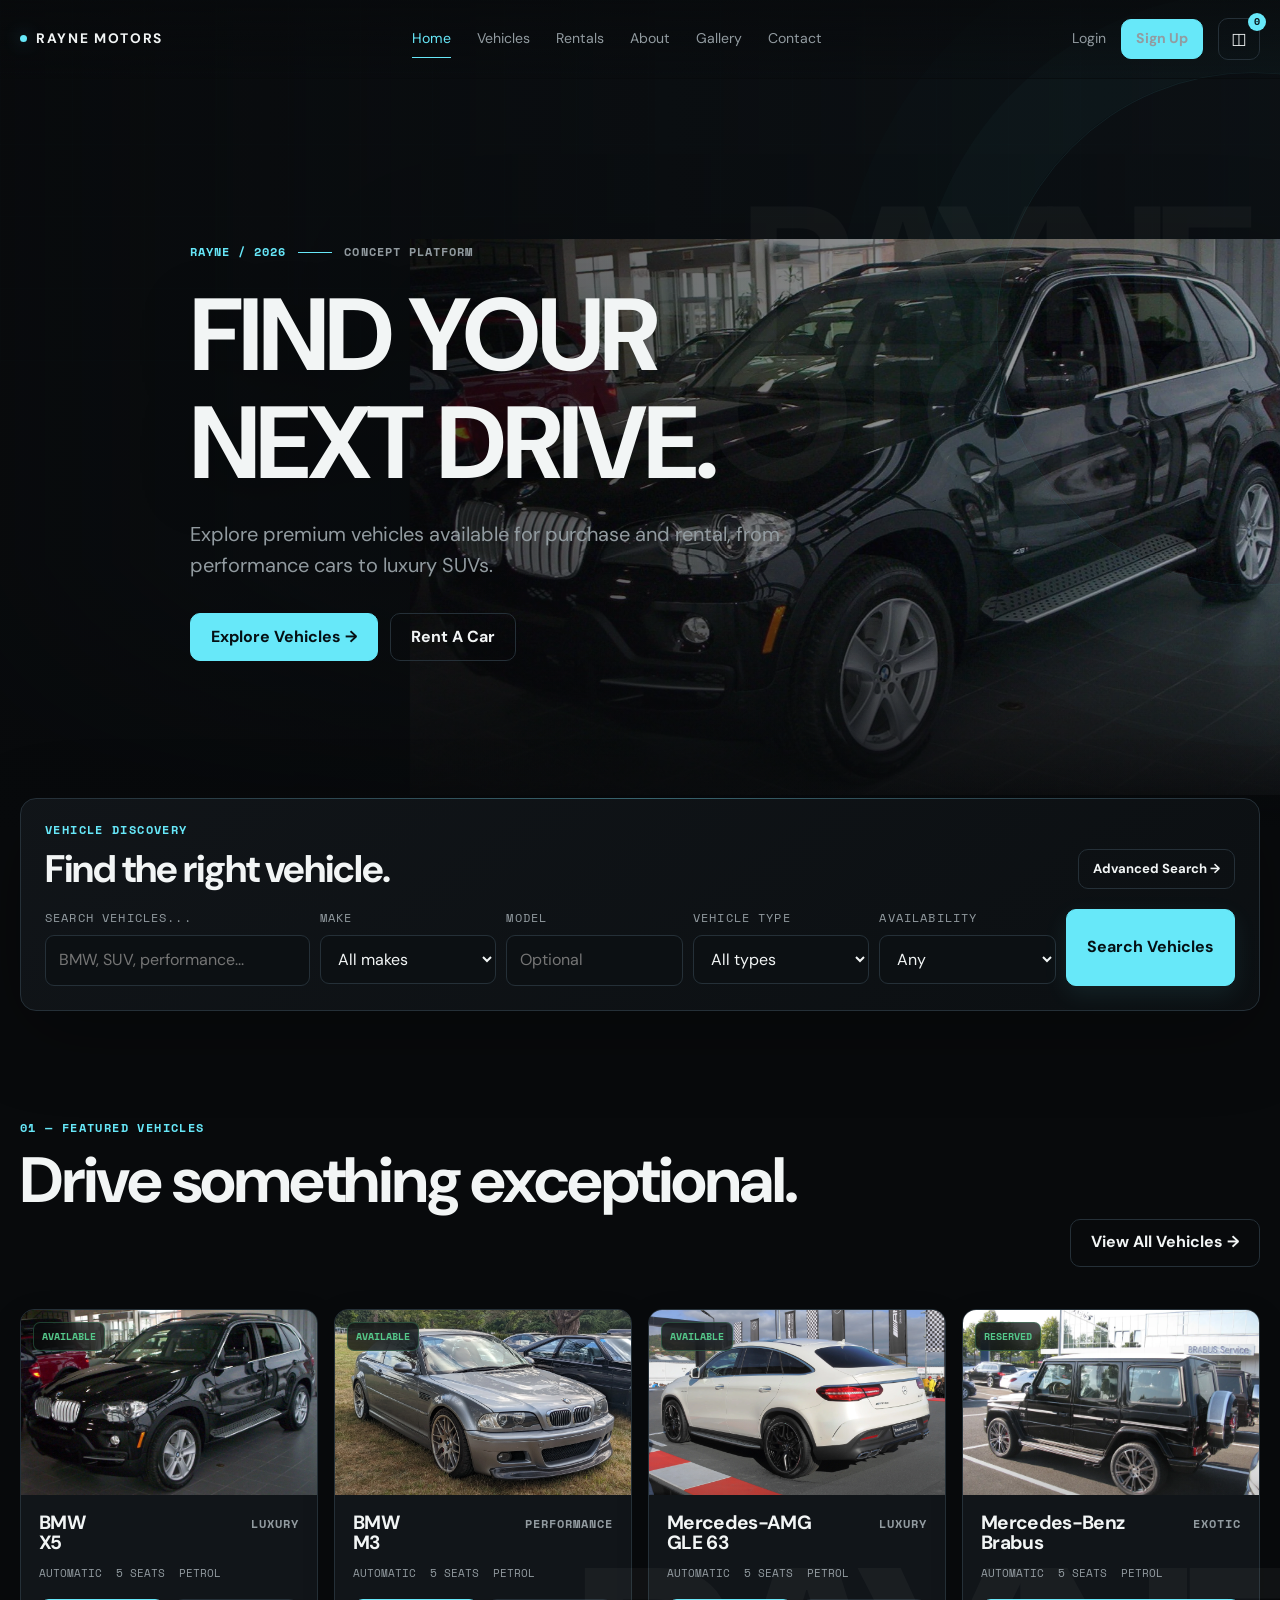
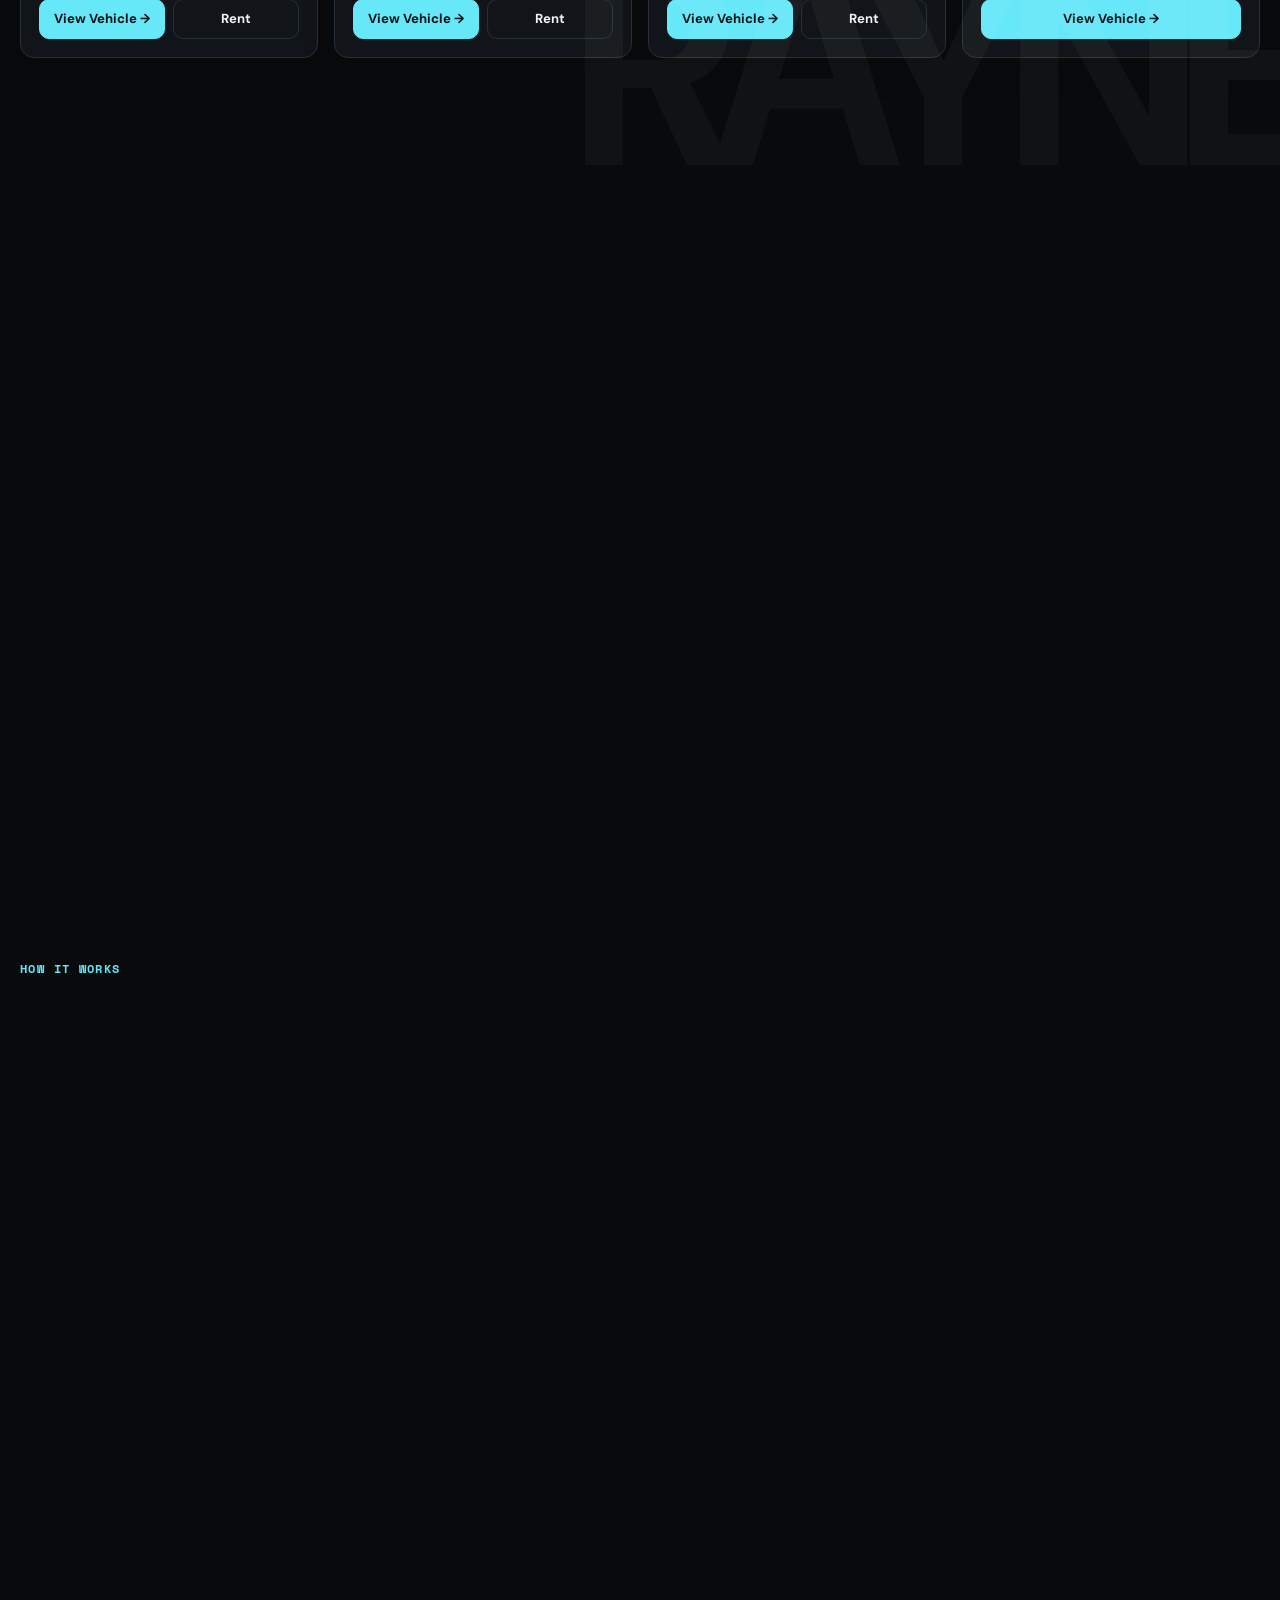
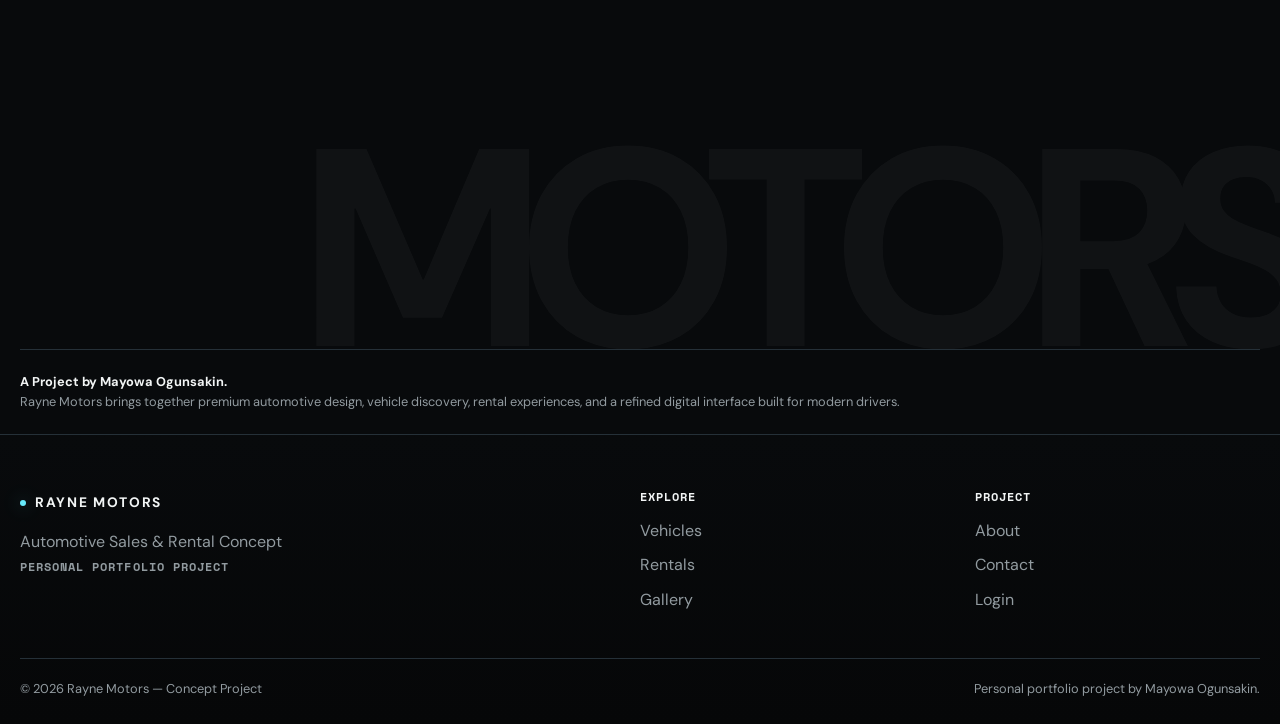
==== index.html @ 7bce97de "Update index.html" ====
<!doctype html><html lang="en"><head><meta charset="utf-8"><meta name="viewport" content="width=device-width,initial-scale=1"><meta name="description" content="Rayne Motors — premium automotive dealership and rental concept project by Mayowa Ogunsakin."><title>RAYNE MOTORS — Find Your Next Drive</title><link rel="stylesheet" href="css/style.css"></head><body><header class="site-header"><div class="container nav"><a class="logo" href="index.html">RAYNE MOTORS</a><nav class="nav-links" aria-label="Primary"><a data-nav href="index.html">Home</a><a data-nav href="vehicles.html">Vehicles</a><a data-nav href="rentals.html">Rentals</a><a data-nav href="about.html">About</a><a data-nav href="gallery.html">Gallery</a><a data-nav href="contact.html">Contact</a></nav><div class="nav-actions"><a href="login.html">Login</a><a class="btn btn-small btn-primary" href="signup.html">Sign Up</a><button class="icon-btn cart-wrap" data-cart-open aria-label="Open cart">◫<span class="cart-count">0</span></button><button class="menu-btn" aria-label="Open menu">☰</button></div></div></header><div class="mobile-drawer"><button class="icon-btn" data-mobile-close aria-label="Close menu" style="position:absolute;right:24px;top:24px">×</button><nav class="mobile-links"><a data-nav href="index.html">Home</a><a data-nav href="vehicles.html">Vehicles</a><a data-nav href="rentals.html">Rentals</a><a data-nav href="about.html">About</a><a data-nav href="gallery.html">Gallery</a><a data-nav href="contact.html">Contact</a><a href="login.html">Login</a></nav><div class="mobile-footer mono">FIND YOUR NEXT DRIVE.</div></div><div class="scrim"></div><main>
<section class="hero"><div class="hero-media"><img class="hero-car" src="assets/images/bmw-x5.webp" alt="BMW X5 concept vehicle visual"></div><div class="container hero-content"><div class="hero-kicker mono"><span>RAYNE / 2026</span><span>CONCEPT PLATFORM</span></div><h1>FIND YOUR NEXT DRIVE.</h1><p class="lead">Explore premium vehicles available for purchase and rental, from performance cars to luxury SUVs.</p><div class="hero-actions"><a class="btn btn-primary" href="vehicles.html">Explore Vehicles →</a><a class="btn btn-ghost" href="rentals.html">Rent A Car</a></div></div><div class="hero-watermark">RAYNE<br>MOTORS</div></section>
<div class="container"><section class="search-shell reveal"><div class="section-head" style="margin-bottom:20px"><div><div class="eyebrow mono">VEHICLE DISCOVERY</div><h2 style="font-size:clamp(1.8rem,3vw,3rem);margin:0">Find the right vehicle.</h2></div><a class="btn btn-small btn-ghost" href="vehicles.html">Advanced Search →</a></div><form class="search-grid" action="vehicles.html"><div class="field search-main"><label for="q">Search vehicles...</label><input id="q" name="q" placeholder="BMW, SUV, performance..."></div><div class="field"><label>Make</label><select name="make"><option value="">All makes</option><option>BMW</option><option>Mercedes-AMG</option><option>Mercedes-Benz</option><option>Ferrari</option><option>Ford</option><option>Dodge</option><option>Lexus</option></select></div><div class="field"><label>Model</label><input name="model" placeholder="Optional"></div><div class="field"><label>Vehicle Type</label><select name="type"><option value="">All types</option><option>SUV</option><option>Sedan</option><option>Coupe</option></select></div><div class="field"><label>Availability</label><select name="availability"><option value="">Any</option><option>Available</option><option>Reserved</option><option>Rental Only</option></select></div><button class="btn btn-primary" type="submit">Search Vehicles</button></form></section></div>
<section class="section"><div class="container"><div class="section-head reveal"><div><div class="eyebrow mono">01 — FEATURED VEHICLES</div><h2>Drive something exceptional.</h2></div><a class="btn btn-ghost" href="vehicles.html">View All Vehicles →</a></div><div class="vehicle-grid" id="homeVehicles"></div></div><div class="watermark">RAYNE</div></section>
<section class="section section--tight"><div class="container editorial reveal"><div class="editorial-media"><img src="assets/images/rayne-showroom.png" alt="Rayne Motors showroom with a fleet of premium vehicles" style="width:100%;height:100%;object-fit:cover"></div><div class="editorial-copy"><div class="eyebrow mono">MORE THAN A VEHICLE</div><h2>Driven by the journey.</h2><p class="lead">A great automotive experience is about more than the car itself. It is about discovery, confidence, convenience, and the journey that follows.</p><a class="btn btn-primary" href="about.html">Explore The Story →</a></div></div></section>
<section class="section"><div class="container"><div class="eyebrow mono">HOW IT WORKS</div><h2 class="reveal">A simpler route to your next drive.</h2><div class="steps reveal"><div class="step"><div class="step-number mono">01</div><h3>DISCOVER</h3><p>Browse vehicles by category, make, model, or preference.</p></div><div class="step"><div class="step-number mono">02</div><h3>CHOOSE</h3><p>Explore vehicle details and select the right option.</p></div><div class="step"><div class="step-number mono">03</div><h3>BOOK</h3><p>Submit a rental request or contact Rayne Motors about a vehicle.</p></div></div></div></section>
<section class="section section--tight"><div class="container"><div class="testimonial reveal"><div class="eyebrow mono">EXPERIENCE CONCEPT / DEMO FEEDBACK</div><div id="quote" class="quote">“A demonstration of how premium automotive browsing could feel when the interface gets out of the way.”</div><div id="quoteMeta" class="quote-meta">Demo Customer 01</div><div class="carousel-controls"><button class="btn btn-small btn-ghost" id="prevQuote">Previous</button><button class="btn btn-small btn-ghost" id="nextQuote">Next</button></div><div class="dots" id="quoteDots"></div></div></div><div class="watermark">MOTORS</div></section>
</main><div class="container" style="padding:22px 0;border-top:1px solid var(--border);color:var(--muted);font-size:.8rem"><strong style="color:var(--text)">A Project by Mayowa Ogunsakin.</strong><br>Rayne Motors brings together premium automotive design, vehicle discovery, rental experiences, and a refined digital interface built for modern drivers.</br></div><footer class="footer"><div class="container"><div class="footer-grid"><div><a class="logo" href="index.html">RAYNE MOTORS</a><p class="muted" style="max-width:400px;margin-top:15px">Automotive Sales & Rental Concept<br><span class="mono">Personal Portfolio Project</span></p></div><div><div class="mono">Explore</div><div class="footer-links" style="margin-top:15px"><a href="vehicles.html">Vehicles</a><a href="rentals.html">Rentals</a><a href="gallery.html">Gallery</a></div></div><div><div class="mono">Project</div><div class="footer-links" style="margin-top:15px"><a href="about.html">About</a><a href="contact.html">Contact</a><a href="login.html">Login</a></div></div></div><div class="footer-bottom"><div>© 2026 Rayne Motors — Concept Project</div><div>Personal portfolio project by Mayowa Ogunsakin.</div></div></div></footer><aside class="cart-drawer" aria-label="Shopping cart"><div class="cart-head"><strong>Your Selection</strong><button class="icon-btn" data-close aria-label="Close cart">×</button></div><div class="cart-items"></div><div class="cart-foot"><p class="muted" style="margin-bottom:14px">Pricing is intentionally omitted. Use the next step to submit a demo request or contact enquiry.</p><div style="display:flex;gap:8px"><button class="btn btn-ghost" data-clear-cart onclick="RayneCart.clear()">Clear</button><a class="btn btn-primary" href="rentals.html">Request Booking</a></div></div></aside><script src="js/data.js"></script><script src="js/main.js"></script><script src="js/cart.js"></script><script>document.addEventListener("DOMContentLoaded",()=>{const g=document.querySelector("#homeVehicles");const featured=RAYNE_VEHICLES.slice(0,4);g.innerHTML=featured.map(v=>`<article class="vehicle-card reveal visible"><div class="vehicle-image"><img src="${RAYNE_IMG(v.id)}" alt="${v.brand} ${v.model} concept vehicle visual"><span class="badge available">${v.availability}</span></div><div class="card-body"><div class="card-title"><h3>${v.brand}<br>${v.model}</h3><span class="mono">${v.category}</span></div><div class="card-meta"><span>${v.transmission}</span><span>${v.seats} Seats</span><span>${v.fuel}</span></div><div class="card-actions"><a class="btn btn-small btn-primary" href="vehicle.html?id=${v.id}">View Vehicle →</a>${v.rentalAvailable?`<a class="btn btn-small btn-ghost" href="rentals.html?vehicle=${v.id}">Rent</a>`:""}</div></div></article>`).join("");const q=[["“A demonstration of how premium automotive browsing could feel when the interface gets out of the way.”","Demo Customer 01"],["“The concept makes discovery, filtering and rental requests feel like one continuous journey.”","Demo Customer 02"],["“A clean portfolio example of an automotive product experience.”","Demo Customer 03"]];let i=0;const text=document.querySelector("#quote"),meta=document.querySelector("#quoteMeta"),dots=document.querySelector("#quoteDots");dots.innerHTML=q.map((_,n)=>`<button class="dot ${n===0?"active":""}" aria-label="Go to feedback ${n+1}" data-dot="${n}"></button>`).join("");function show(n){i=(n+q.length)%q.length;text.style.opacity=0;meta.style.opacity=0;setTimeout(()=>{text.textContent=q[i][0];meta.textContent=q[i][1];text.style.opacity=1;meta.style.opacity=1;dots.querySelectorAll(".dot").forEach((d,k)=>d.classList.toggle("active",k===i))},220)}document.querySelector("#prevQuote").onclick=()=>show(i-1);document.querySelector("#nextQuote").onclick=()=>show(i+1);dots.onclick=e=>{if(e.target.dataset.dot)show(+e.target.dataset.dot)}})</script></body></html>
---- css/style.css ----
@import url('https://fonts.googleapis.com/css2?family=DM+Sans:wght@400;500;600;700&family=Space+Mono:wght@400;700&display=swap');

:root{
  --bg:#080A0C; --surface:#111519; --elevated:#171D21; --text:#F2F5F5;
  --muted:#929BA0; --accent:#67E8F9; --accent-dark:#164E63; --border:#253038;
  --success:#55c98b; --error:#ef6a6a; --radius:14px; --max:1440px;
  --ease:cubic-bezier(.22,.8,.2,1);
}
*{box-sizing:border-box}
html{scroll-behavior:smooth}
body{margin:0;background:var(--bg);color:var(--text);font-family:"DM Sans",system-ui,sans-serif;line-height:1.55}
body.drawer-open{overflow:hidden}
a{color:inherit;text-decoration:none}
button,input,select,textarea{font:inherit}
button{cursor:pointer}
img{display:block;max-width:100%}
::selection{background:var(--accent);color:#031014}
:focus-visible{outline:2px solid var(--accent);outline-offset:3px}
.container{width:min(calc(100% - 40px),var(--max));margin:auto}
.mono{font:700 .72rem/1.2 "Space Mono",monospace;letter-spacing:.09em;text-transform:uppercase}
.eyebrow{color:var(--accent);margin-bottom:12px}
h1,h2,h3,p{margin-top:0}
h1,h2,h3{line-height:1.05;letter-spacing:-.035em}
h1{font-size:clamp(3.4rem,8vw,8.2rem);max-width:950px;margin-bottom:22px}
h2{font-size:clamp(2.3rem,5vw,5.3rem);max-width:900px}
h3{font-size:1.45rem}
.lead{font-size:clamp(1rem,1.6vw,1.25rem);color:var(--muted);max-width:680px}
.muted{color:var(--muted)}
.section{padding:110px 0;position:relative;overflow:hidden}
.section--tight{padding:72px 0}
.section-head{display:flex;justify-content:space-between;gap:30px;align-items:end;margin-bottom:42px}
.watermark{position:absolute;inset:auto -2vw 0 auto;font-size:clamp(7rem,22vw,20rem);font-weight:700;line-height:.7;letter-spacing:-.08em;color:#fff;opacity:.035;pointer-events:none;white-space:nowrap}
.site-header{position:fixed;top:0;left:0;right:0;z-index:50;border-bottom:1px solid transparent;transition:.35s var(--ease);background:rgba(8,10,12,.22)}
.site-header.scrolled{background:rgba(8,10,12,.82);border-color:var(--border);backdrop-filter:blur(18px)}
.nav{height:78px;display:flex;align-items:center;gap:34px}
.logo{font-weight:700;letter-spacing:.12em;font-size:.86rem;white-space:nowrap}
.nav-links{display:flex;align-items:center;gap:26px;margin:auto}
.nav-links a,.nav-actions a{font-size:.88rem;color:var(--muted);transition:.2s}
.nav-links a:hover,.nav-links a.active,.nav-actions a:hover{color:var(--text)}
.nav-links a.active{color:var(--accent)}
.nav-actions{display:flex;align-items:center;gap:15px}
.icon-btn,.menu-btn{width:42px;height:42px;border:1px solid var(--border);background:transparent;color:var(--text);display:grid;place-items:center;border-radius:10px}
.cart-count{min-width:18px;height:18px;padding:0 5px;border-radius:20px;background:var(--accent);color:#061015;font:700 10px/18px "Space Mono";position:absolute;top:-6px;right:-7px;text-align:center}
.cart-wrap{position:relative}
.menu-btn{display:none}
.btn{border:1px solid var(--border);background:transparent;color:var(--text);min-height:48px;padding:0 20px;border-radius:10px;display:inline-flex;align-items:center;justify-content:center;gap:10px;font-weight:700;transition:.25s var(--ease)}
.btn:hover{transform:translateY(-2px);border-color:#40515a}
.btn-primary{background:var(--accent);border-color:var(--accent);color:#051014}
.btn-primary:hover{background:#8af1ff;border-color:#8af1ff}
.btn-ghost:hover{color:var(--accent);border-color:var(--accent)}
.btn-small{min-height:40px;padding:0 14px;font-size:.82rem}
.hero{min-height:92vh;display:flex;align-items:end;position:relative;overflow:hidden;padding:150px 0 72px}
.hero-media{position:absolute;inset:0;z-index:-2;background:#0d1216}
.hero-media:after{content:"";position:absolute;inset:0;background:linear-gradient(90deg,rgba(8,10,12,.92) 0%,rgba(8,10,12,.55) 45%,rgba(8,10,12,.15) 100%),linear-gradient(0deg,var(--bg) 0%,transparent 32%)}
.hero-car{position:absolute;right:-2%;bottom:4%;width:min(70vw,900px);opacity:.82;transform:translate3d(0,0,0) scale(1);transition:transform 1.2s var(--ease)}
.hero:hover .hero-car{transform:scale(1.018)}
.hero-content{max-width:900px}
.hero-kicker{display:flex;gap:12px;align-items:center;margin-bottom:24px}
.hero-kicker span:last-child{color:var(--muted)}
.hero-actions{display:flex;gap:12px;flex-wrap:wrap;margin-top:32px}
.hero-watermark{position:absolute;right:3%;top:25%;font-size:clamp(5rem,15vw,14rem);line-height:.72;font-weight:700;letter-spacing:-.08em;color:#fff;opacity:.035;text-align:right;pointer-events:none}
.search-shell{margin-top:-30px;position:relative;z-index:4;background:rgba(17,21,25,.96);border:1px solid var(--border);border-radius:16px;padding:24px;box-shadow:0 25px 80px rgba(0,0,0,.25)}
.search-grid{display:grid;grid-template-columns:1.5fr repeat(4,1fr) auto;gap:10px}
.field{display:flex;flex-direction:column;gap:8px}
.field label{font-size:.72rem;color:var(--muted);font-family:"Space Mono";text-transform:uppercase;letter-spacing:.07em}
.field input,.field select,.field textarea{width:100%;border:1px solid var(--border);background:#0c1013;color:var(--text);border-radius:9px;padding:12px 13px;min-height:46px;outline:none;transition:.2s}
.field textarea{min-height:130px;resize:vertical}
.field input:focus,.field select:focus,.field textarea:focus{border-color:var(--accent);box-shadow:0 0 0 3px rgba(103,232,249,.08)}
.form-grid{display:grid;grid-template-columns:repeat(2,1fr);gap:18px}
.form-grid .full{grid-column:1/-1}
.error-text{color:var(--error);font-size:.78rem;min-height:1em}
.notice{border:1px solid var(--border);padding:16px;border-radius:10px;background:var(--surface);color:var(--muted)}
.notice.success{border-color:rgba(85,201,139,.4);color:#b6f2d2}
.notice.error{border-color:rgba(239,106,106,.4);color:#ffc0c0}
.vehicle-grid{display:grid;grid-template-columns:repeat(4,1fr);gap:16px}
.vehicle-card{background:var(--surface);border:1px solid var(--border);border-radius:var(--radius);overflow:hidden;transition:.3s var(--ease)}
.vehicle-card:hover{transform:translateY(-4px);border-color:rgba(103,232,249,.45)}
.vehicle-image{aspect-ratio:16/10;background:#0c1114;overflow:hidden;position:relative}
.vehicle-image img{width:100%;height:100%;object-fit:cover;transition:.5s var(--ease)}
.vehicle-card:hover .vehicle-image img{transform:scale(1.02)}
.badge{position:absolute;top:12px;left:12px;background:rgba(8,10,12,.78);border:1px solid var(--border);backdrop-filter:blur(10px);padding:6px 8px;border-radius:7px;font:700 .62rem "Space Mono";text-transform:uppercase}
.badge.available{color:var(--success)}
.card-body{padding:18px}
.card-title{display:flex;justify-content:space-between;gap:12px;align-items:start}
.card-title h3{margin:0;font-size:1.2rem}
.card-meta{display:flex;flex-wrap:wrap;gap:8px 14px;margin:12px 0 18px;color:var(--muted);font:400 .68rem "Space Mono";text-transform:uppercase}
.card-actions{display:flex;gap:8px}
.card-actions .btn{flex:1}
.filters-bar{display:flex;gap:8px;flex-wrap:wrap;margin-bottom:24px}
.filter-chip{border:1px solid var(--border);background:transparent;color:var(--muted);padding:9px 13px;border-radius:999px;font:700 .7rem "Space Mono";text-transform:uppercase}
.filter-chip:hover,.filter-chip.active{border-color:var(--accent);color:var(--accent);background:rgba(103,232,249,.05)}
.results-line{display:flex;justify-content:space-between;align-items:center;margin-bottom:16px;color:var(--muted)}
.editorial{display:grid;grid-template-columns:1fr 1fr;gap:70px;align-items:center}
.editorial-media{min-height:540px;background:#0c1114;border:1px solid var(--border);border-radius:16px;overflow:hidden;position:relative}
.editorial-copy{max-width:620px}
.steps{display:grid;grid-template-columns:repeat(3,1fr);border-top:1px solid var(--border)}
.step{padding:32px 24px;border-right:1px solid var(--border)}
.step:last-child{border-right:0}
.step-number{color:var(--accent);margin-bottom:34px}
.step p{color:var(--muted)}
.testimonial{max-width:900px;margin:auto;text-align:center;position:relative}
.quote{font-size:clamp(1.6rem,3vw,3rem);line-height:1.2;letter-spacing:-.035em;min-height:145px}
.quote-meta{color:var(--muted)}
.carousel-controls{display:flex;justify-content:center;gap:8px;margin-top:28px}
.dots{display:flex;gap:7px;justify-content:center;margin-top:18px}
.dot{width:7px;height:7px;border-radius:50%;border:0;background:#465057;padding:0}
.dot.active{background:var(--accent)}
.page-hero{padding:155px 0 80px;border-bottom:1px solid var(--border)}
.page-hero h1{font-size:clamp(3rem,7vw,7rem)}
.gallery-grid{columns:3 280px;column-gap:14px}
.gallery-item{break-inside:avoid;margin-bottom:14px;position:relative;overflow:hidden;border-radius:12px;border:1px solid var(--border);background:#0c1114}
.gallery-item img{width:100%;transition:.45s var(--ease)}
.gallery-item:hover img{transform:scale(1.025)}
.gallery-overlay{position:absolute;left:0;right:0;bottom:0;padding:22px 18px 18px;background:linear-gradient(transparent,rgba(0,0,0,.9));opacity:0;transform:translateY(8px);transition:.3s}
.gallery-item:hover .gallery-overlay{opacity:1;transform:none}
.detail-grid{display:grid;grid-template-columns:1.35fr .65fr;gap:40px;align-items:start}
.detail-gallery{position:sticky;top:100px}
.detail-main-image{border:1px solid var(--border);border-radius:16px;overflow:hidden;background:#0c1114}
.thumbs{display:grid;grid-template-columns:repeat(4,1fr);gap:8px;margin-top:8px}
.thumb{border:1px solid var(--border);background:#0c1114;padding:0;border-radius:8px;overflow:hidden}
.thumb.active{border-color:var(--accent)}
.detail-panel{border:1px solid var(--border);background:var(--surface);border-radius:16px;padding:28px}
.detail-panel h1{font-size:clamp(2.6rem,5vw,5rem);margin-bottom:12px}
.spec-grid{display:grid;grid-template-columns:repeat(2,1fr);gap:1px;background:var(--border);margin:26px 0}
.spec{background:var(--surface);padding:15px}
.spec span{display:block;color:var(--muted);font:700 .62rem "Space Mono";text-transform:uppercase;margin-bottom:7px}
.spec strong{font-size:.95rem}
.cart-drawer{position:fixed;z-index:80;top:0;right:0;bottom:0;width:min(460px,100%);background:var(--surface);border-left:1px solid var(--border);transform:translateX(102%);transition:.4s var(--ease);display:flex;flex-direction:column}
.cart-drawer.open{transform:none}
.scrim{position:fixed;inset:0;background:rgba(0,0,0,.62);z-index:70;opacity:0;pointer-events:none;transition:.3s}
.scrim.open{opacity:1;pointer-events:auto}
.cart-head{padding:22px;border-bottom:1px solid var(--border);display:flex;justify-content:space-between;align-items:center}
.cart-items{padding:18px;overflow:auto;flex:1}
.cart-item{display:grid;grid-template-columns:90px 1fr auto;gap:12px;padding:14px 0;border-bottom:1px solid var(--border)}
.cart-item img{width:90px;height:62px;object-fit:cover;border-radius:7px}
.cart-item h4{margin:0 0 5px;font-size:.95rem}
.cart-item small{color:var(--muted)}
.cart-foot{padding:18px;border-top:1px solid var(--border)}
.empty{padding:50px 15px;text-align:center;color:var(--muted)}
.auth-wrap{min-height:100vh;display:grid;place-items:center;padding:130px 20px 60px}
.auth-card{width:min(520px,100%);border:1px solid var(--border);background:var(--surface);border-radius:16px;padding:32px}
.auth-card h1{font-size:clamp(2.4rem,5vw,4rem);margin-bottom:12px}
.divider{display:flex;align-items:center;gap:12px;color:var(--muted);font-size:.75rem;margin:22px 0}
.divider:before,.divider:after{content:"";height:1px;background:var(--border);flex:1}
.footer{border-top:1px solid var(--border);padding:55px 0 25px}
.footer-grid{display:grid;grid-template-columns:2fr 1fr 1fr;gap:50px}
.footer-links{display:grid;gap:10px;color:var(--muted)}
.footer-bottom{border-top:1px solid var(--border);margin-top:45px;padding-top:20px;color:var(--muted);font-size:.8rem;display:flex;justify-content:space-between;gap:20px}
.reveal{opacity:0;transform:translateY(20px);transition:.7s var(--ease)}
.reveal.visible{opacity:1;transform:none}
.mobile-drawer{position:fixed;inset:0;z-index:75;background:var(--bg);padding:105px 24px 30px;transform:translateX(100%);transition:.4s var(--ease)}
.mobile-drawer.open{transform:none}
.mobile-links{display:grid;gap:20px;font-size:2rem}
.mobile-links a{color:var(--muted)}
.mobile-links a.active{color:var(--accent)}
.mobile-footer{position:absolute;bottom:30px;left:24px;right:24px;color:var(--muted)}
@media(max-width:1100px){
  .vehicle-grid{grid-template-columns:repeat(2,1fr)}
  .search-grid{grid-template-columns:repeat(3,1fr)}
  .search-grid .search-main{grid-column:1/-1}
  .search-grid .btn{grid-column:1/-1}
}
@media(max-width:800px){
  .container{width:min(calc(100% - 28px),var(--max))}
  .nav-links,.nav-actions>a{display:none}
  .nav{justify-content:space-between}
  .menu-btn{display:grid}
  .nav-actions{margin-left:auto}
  .hero{min-height:90vh;padding-top:130px}
  .hero-car{width:115%;right:-22%;bottom:12%;opacity:.5}
  .hero-media:after{background:linear-gradient(0deg,rgba(8,10,12,1) 5%,rgba(8,10,12,.75) 45%,rgba(8,10,12,.4) 100%)}
  .search-shell{margin-top:-15px}
  .search-grid{grid-template-columns:1fr 1fr}
  .search-grid .search-main,.search-grid .btn{grid-column:1/-1}
  .section{padding:80px 0}
  .section-head{display:block}
  .section-head .btn{margin-top:20px}
  .editorial,.detail-grid{grid-template-columns:1fr;gap:30px}
  .editorial-media{min-height:360px}
  .detail-gallery{position:static}
  .steps{grid-template-columns:1fr}
  .step{border-right:0;border-bottom:1px solid var(--border)}
  .footer-grid{grid-template-columns:1fr 1fr}
}
@media(max-width:560px){
  h1{font-size:clamp(3rem,16vw,5rem)}
  .vehicle-grid{grid-template-columns:1fr}
  .form-grid{grid-template-columns:1fr}
  .form-grid .full{grid-column:auto}
  .search-grid{grid-template-columns:1fr}
  .search-grid .search-main,.search-grid .btn{grid-column:auto}
  .hero-actions .btn{width:100%}
  .gallery-grid{columns:1}
  .footer-grid{grid-template-columns:1fr}
  .footer-bottom{display:block}
  .footer-bottom div+div{margin-top:10px}
  .auth-card{padding:24px}
}
@media(prefers-reduced-motion:reduce){
  *,*:before,*:after{scroll-behavior:auto!important;animation-duration:.01ms!important;transition-duration:.01ms!important}
}


/* =========================
   RAYNE MOTORS V2.1 POLISH
   ========================= */

:root{
  --accent-soft:rgba(103,232,249,.08);
  --accent-line:rgba(103,232,249,.28);
  --shadow-soft:0 24px 80px rgba(0,0,0,.28);
}

/* Refined surfaces */
.site-header{
  background:linear-gradient(180deg,rgba(8,10,12,.72),rgba(8,10,12,.18));
}
.site-header.scrolled{
  box-shadow:0 14px 45px rgba(0,0,0,.18);
}
.nav-links a,
.nav-actions a{
  position:relative;
}
.nav-links a:after{
  content:"";
  position:absolute;
  left:0;right:0;bottom:-8px;
  height:1px;
  background:var(--accent);
  transform:scaleX(0);
  transform-origin:right;
  transition:transform .28s var(--ease);
}
.nav-links a:hover:after,
.nav-links a.active:after{
  transform:scaleX(1);
  transform-origin:left;
}
.logo{
  position:relative;
}
.logo:before{
  content:"";
  display:inline-block;
  width:7px;height:7px;
  margin:0 9px 1px 0;
  border-radius:50%;
  background:var(--accent);
  box-shadow:0 0 18px rgba(103,232,249,.45);
}

/* Hero depth */
.hero:before{
  content:"";
  position:absolute;
  inset:0;
  pointer-events:none;
  opacity:.26;
  background:
    linear-gradient(rgba(103,232,249,.035) 1px,transparent 1px),
    linear-gradient(90deg,rgba(103,232,249,.035) 1px,transparent 1px);
  background-size:72px 72px;
  mask-image:linear-gradient(to bottom,black,transparent 78%);
}
.hero:after{
  content:"";
  position:absolute;
  width:40vw;height:40vw;
  right:-18vw;top:8vh;
  border:1px solid rgba(103,232,249,.08);
  border-radius:50%;
  box-shadow:0 0 0 80px rgba(103,232,249,.018),0 0 0 160px rgba(103,232,249,.01);
  pointer-events:none;
}
.hero-content{position:relative;z-index:2}
.hero h1{
  text-wrap:balance;
  text-shadow:0 12px 50px rgba(0,0,0,.35);
}
.hero-kicker span:first-child{color:var(--accent)}
.hero-kicker span:first-child:after{
  content:"";
  display:inline-block;
  width:34px;
  height:1px;
  background:var(--accent);
  margin:0 0 3px 12px;
}
.hero-car{
  filter:drop-shadow(0 35px 60px rgba(0,0,0,.38));
}
.hero-watermark{
  mix-blend-mode:screen;
}

/* Search shell */
.search-shell{
  box-shadow:var(--shadow-soft);
  background:linear-gradient(145deg,rgba(17,21,25,.98),rgba(12,16,19,.96));
}
.search-shell:before{
  content:"";
  position:absolute;
  left:24px;right:24px;top:-1px;
  height:1px;
  background:linear-gradient(90deg,transparent,var(--accent-line),transparent);
}
.search-shell .btn-primary{
  box-shadow:0 8px 24px rgba(103,232,249,.09);
}

/* Section rhythm */
.section-head h2{
  text-wrap:balance;
}
.eyebrow{
  letter-spacing:.12em;
}

/* Vehicle cards */
.vehicle-card{
  box-shadow:0 12px 35px rgba(0,0,0,.12);
}
.vehicle-card:hover{
  box-shadow:0 18px 50px rgba(0,0,0,.25);
}
.vehicle-image:after{
  content:"";
  position:absolute;
  inset:0;
  pointer-events:none;
  background:linear-gradient(180deg,transparent 58%,rgba(8,10,12,.22));
}
.badge{
  z-index:2;
}
.badge.available{
  border-color:rgba(85,201,139,.28);
  background:rgba(8,10,12,.72);
}
.card-title .mono{
  color:var(--muted);
  padding-top:4px;
}
.card-actions .btn-primary{
  box-shadow:none;
}

/* Gallery */
.gallery-item{
  transition:border-color .3s var(--ease),transform .3s var(--ease),box-shadow .3s var(--ease);
}
.gallery-item:hover{
  border-color:rgba(103,232,249,.35);
  transform:translateY(-2px);
  box-shadow:0 18px 45px rgba(0,0,0,.22);
}

/* Editorial blocks */
.editorial-media{
  box-shadow:var(--shadow-soft);
}
.editorial-media:after{
  content:"";
  position:absolute;
  inset:0;
  pointer-events:none;
  background:linear-gradient(135deg,transparent 50%,rgba(103,232,249,.06));
}

/* Steps */
.step{
  position:relative;
  transition:background .3s var(--ease);
}
.step:hover{
  background:rgba(103,232,249,.025);
}
.step-number{
  font-size:.68rem;
}
.step-number:after{
  content:"";
  display:block;
  width:34px;height:1px;
  background:var(--accent);
  margin-top:12px;
}

/* Testimonial */
.testimonial{
  padding:30px 0;
}
.quote{
  text-wrap:balance;
  transition:opacity .22s var(--ease),transform .22s var(--ease);
}
.quote-meta{
  transition:opacity .22s var(--ease);
}
.dot{
  transition:transform .2s var(--ease),background .2s var(--ease);
}
.dot:hover{transform:scale(1.35)}

/* Forms */
.field input:hover,
.field select:hover,
.field textarea:hover{
  border-color:#34434a;
}
.field label{
  letter-spacing:.1em;
}
.notice{
  box-shadow:0 10px 30px rgba(0,0,0,.12);
}

/* Detail */
.detail-main-image{
  box-shadow:var(--shadow-soft);
}
.detail-panel{
  box-shadow:0 18px 55px rgba(0,0,0,.18);
}
.spec{
  transition:background .2s var(--ease);
}
.spec:hover{
  background:#141a1e;
}

/* Auth */
.auth-card{
  box-shadow:0 30px 90px rgba(0,0,0,.3);
}
.auth-card:before{
  content:"";
  display:block;
  width:44px;height:2px;
  background:var(--accent);
  margin-bottom:26px;
}

/* Footer */
.footer{
  background:linear-gradient(180deg,var(--bg),#060708);
}
.footer .logo:before{
  width:6px;height:6px;
}
.footer-links a{
  transition:color .2s,transform .2s;
}
.footer-links a:hover{
  color:var(--text);
  transform:translateX(3px);
}

/* Better mobile tap targets */
@media(max-width:800px){
  .nav{height:72px}
  .hero{
    min-height:86vh;
  }
  .hero:after{
    width:80vw;height:80vw;
    right:-38vw;
    top:16vh;
  }
  .hero-watermark{
    right:-4%;
    top:28%;
    font-size:clamp(4.5rem,20vw,8rem);
  }
  .search-shell{
    padding:20px;
  }
  .mobile-links a {
  padding: 2px 0;
  font-size: 0.9rem;
}
  .mobile-links a.active{
    position:relative;
  }
  .mobile-links a.active:before{
    content:"";
    display:inline-block;
    width:22px;height:1px;
    background:var(--accent);
    vertical-align:middle;
    margin-right:10px;
  }
}
@media(max-width:560px){
  .hero{
    padding-bottom:55px;
  }
  .hero-kicker{
    font-size:.62rem;
  }
  .search-shell .section-head h2{
    font-size:2rem!important;
  }
  .section{
    padding:74px 0;
  }
  .section--tight{
    padding:60px 0;
  }
}
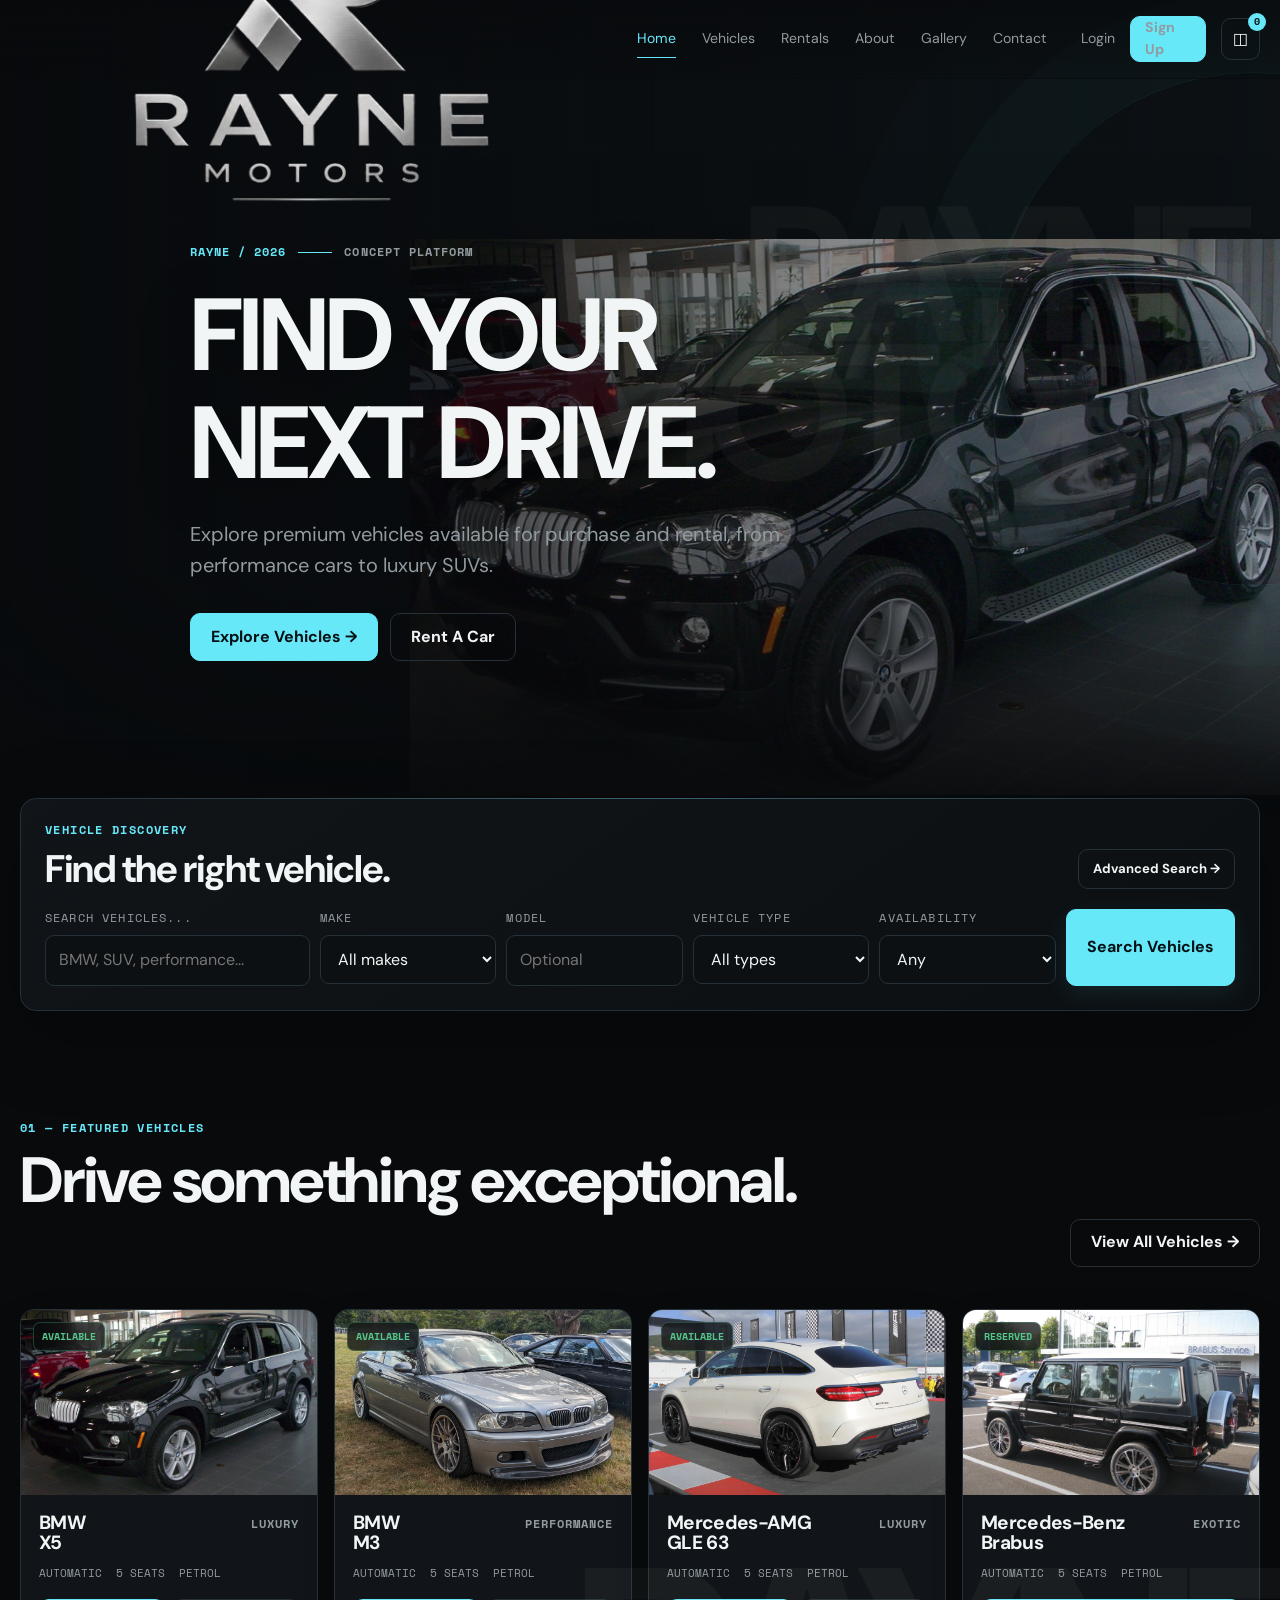
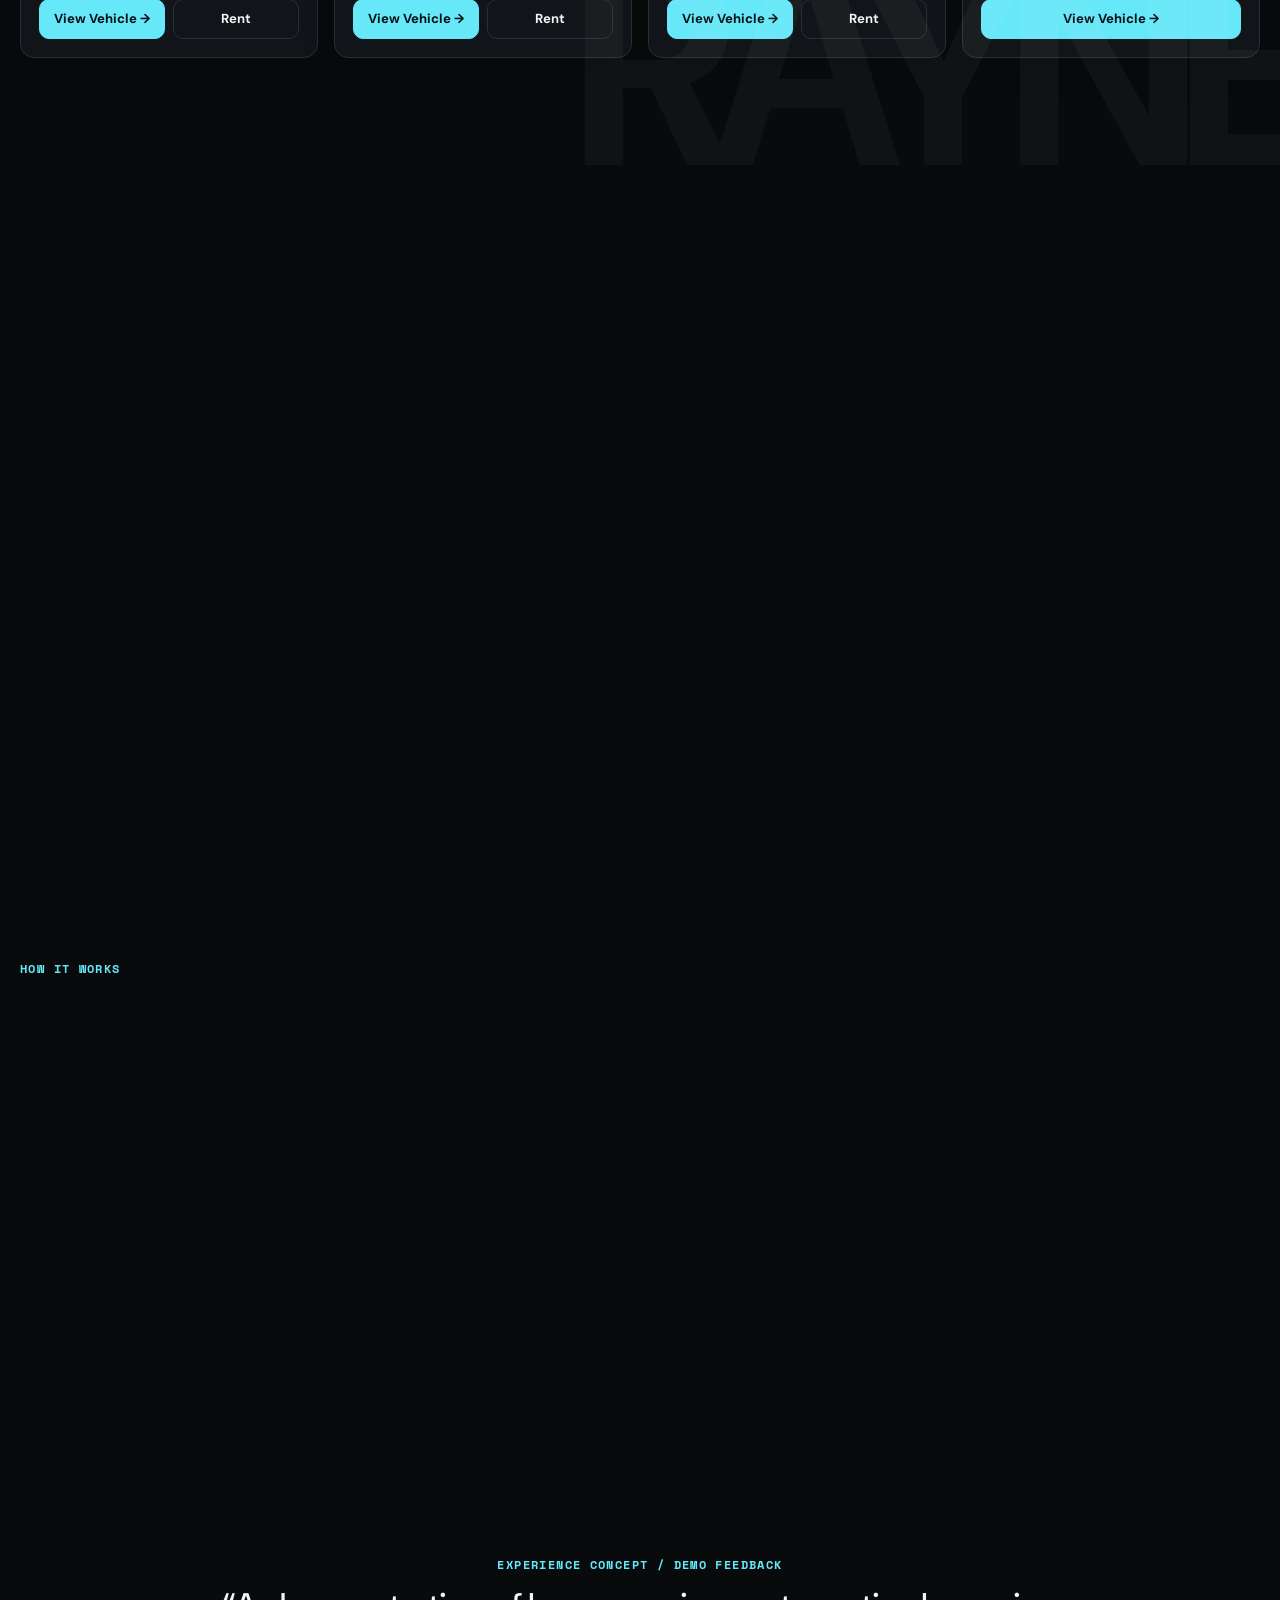
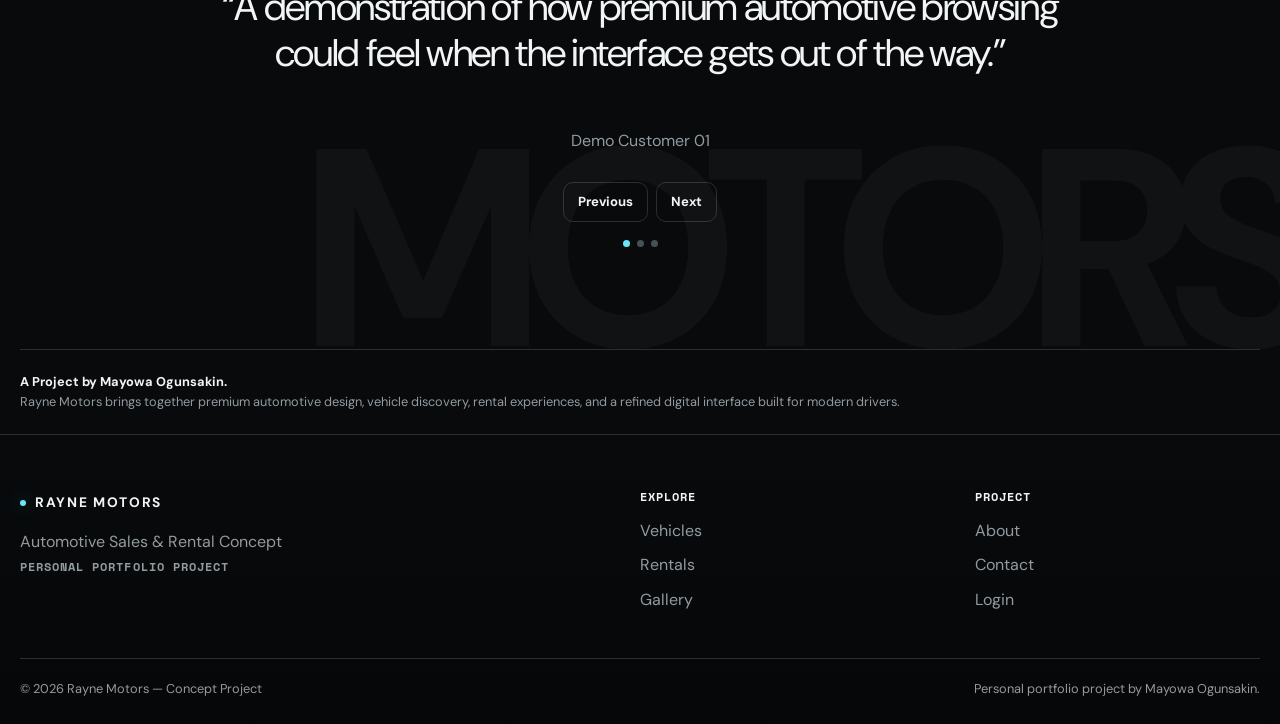
==== commit 9e644af5: "Update index.html" ====
--- a/index.html
+++ b/index.html
@@ -1,4 +1,4 @@
-<!doctype html><html lang="en"><head><meta charset="utf-8"><meta name="viewport" content="width=device-width,initial-scale=1"><meta name="description" content="Rayne Motors — premium automotive dealership and rental concept project by Mayowa Ogunsakin."><title>RAYNE MOTORS — Find Your Next Drive</title><link rel="stylesheet" href="css/style.css"></head><body><header class="site-header"><div class="container nav"><a class="logo" href="index.html">RAYNE MOTORS</a><nav class="nav-links" aria-label="Primary"><a data-nav href="index.html">Home</a><a data-nav href="vehicles.html">Vehicles</a><a data-nav href="rentals.html">Rentals</a><a data-nav href="about.html">About</a><a data-nav href="gallery.html">Gallery</a><a data-nav href="contact.html">Contact</a></nav><div class="nav-actions"><a href="login.html">Login</a><a class="btn btn-small btn-primary" href="signup.html">Sign Up</a><button class="icon-btn cart-wrap" data-cart-open aria-label="Open cart">◫<span class="cart-count">0</span></button><button class="menu-btn" aria-label="Open menu">☰</button></div></div></header><div class="mobile-drawer"><button class="icon-btn" data-mobile-close aria-label="Close menu" style="position:absolute;right:24px;top:24px">×</button><nav class="mobile-links"><a data-nav href="index.html">Home</a><a data-nav href="vehicles.html">Vehicles</a><a data-nav href="rentals.html">Rentals</a><a data-nav href="about.html">About</a><a data-nav href="gallery.html">Gallery</a><a data-nav href="contact.html">Contact</a><a href="login.html">Login</a></nav><div class="mobile-footer mono">FIND YOUR NEXT DRIVE.</div></div><div class="scrim"></div><main>
+<!doctype html><html lang="en"><head><meta charset="utf-8"><meta name="viewport" content="width=device-width,initial-scale=1"><meta name="description" content="Rayne Motors — premium automotive dealership and rental concept project by Mayowa Ogunsakin."><title>RAYNE MOTORS — Find Your Next Drive</title><link rel="stylesheet" href="css/style.css"></head><body><header class="site-header"><div class="container nav"><a href="index.html" class="logo" aria-label="Rayne Motors home"><img src="assets/images/rayne-motors-logo.png" alt="Rayne Motors"></a><nav class="nav-links" aria-label="Primary"><a data-nav href="index.html">Home</a><a data-nav href="vehicles.html">Vehicles</a><a data-nav href="rentals.html">Rentals</a><a data-nav href="about.html">About</a><a data-nav href="gallery.html">Gallery</a><a data-nav href="contact.html">Contact</a></nav><div class="nav-actions"><a href="login.html">Login</a><a class="btn btn-small btn-primary" href="signup.html">Sign Up</a><button class="icon-btn cart-wrap" data-cart-open aria-label="Open cart">◫<span class="cart-count">0</span></button><button class="menu-btn" aria-label="Open menu">☰</button></div></div></header><div class="mobile-drawer"><button class="icon-btn" data-mobile-close aria-label="Close menu" style="position:absolute;right:24px;top:24px">×</button><nav class="mobile-links"><a data-nav href="index.html">Home</a><a data-nav href="vehicles.html">Vehicles</a><a data-nav href="rentals.html">Rentals</a><a data-nav href="about.html">About</a><a data-nav href="gallery.html">Gallery</a><a data-nav href="contact.html">Contact</a><a href="login.html">Login</a></nav><div class="mobile-footer mono">FIND YOUR NEXT DRIVE.</div></div><div class="scrim"></div><main>
 <section class="hero"><div class="hero-media"><img class="hero-car" src="assets/images/bmw-x5.webp" alt="BMW X5 concept vehicle visual"></div><div class="container hero-content"><div class="hero-kicker mono"><span>RAYNE / 2026</span><span>CONCEPT PLATFORM</span></div><h1>FIND YOUR NEXT DRIVE.</h1><p class="lead">Explore premium vehicles available for purchase and rental, from performance cars to luxury SUVs.</p><div class="hero-actions"><a class="btn btn-primary" href="vehicles.html">Explore Vehicles →</a><a class="btn btn-ghost" href="rentals.html">Rent A Car</a></div></div><div class="hero-watermark">RAYNE<br>MOTORS</div></section>
 <div class="container"><section class="search-shell reveal"><div class="section-head" style="margin-bottom:20px"><div><div class="eyebrow mono">VEHICLE DISCOVERY</div><h2 style="font-size:clamp(1.8rem,3vw,3rem);margin:0">Find the right vehicle.</h2></div><a class="btn btn-small btn-ghost" href="vehicles.html">Advanced Search →</a></div><form class="search-grid" action="vehicles.html"><div class="field search-main"><label for="q">Search vehicles...</label><input id="q" name="q" placeholder="BMW, SUV, performance..."></div><div class="field"><label>Make</label><select name="make"><option value="">All makes</option><option>BMW</option><option>Mercedes-AMG</option><option>Mercedes-Benz</option><option>Ferrari</option><option>Ford</option><option>Dodge</option><option>Lexus</option></select></div><div class="field"><label>Model</label><input name="model" placeholder="Optional"></div><div class="field"><label>Vehicle Type</label><select name="type"><option value="">All types</option><option>SUV</option><option>Sedan</option><option>Coupe</option></select></div><div class="field"><label>Availability</label><select name="availability"><option value="">Any</option><option>Available</option><option>Reserved</option><option>Rental Only</option></select></div><button class="btn btn-primary" type="submit">Search Vehicles</button></form></section></div>
 <section class="section"><div class="container"><div class="section-head reveal"><div><div class="eyebrow mono">01 — FEATURED VEHICLES</div><h2>Drive something exceptional.</h2></div><a class="btn btn-ghost" href="vehicles.html">View All Vehicles →</a></div><div class="vehicle-grid" id="homeVehicles"></div></div><div class="watermark">RAYNE</div></section>
--- a/css/style.css
+++ b/css/style.css
@@ -359,9 +359,18 @@
 }
 
 /* Editorial blocks */
-.editorial-media{
-  box-shadow:var(--shadow-soft);
-}
+.editorial-media {
+  height: 100%;
+  overflow: hidden;
+}
+
+.editorial-media img {
+  display: block;
+  width: 100%;
+  height: 100%;
+  object-fit: cover;
+}
+
 .editorial-media:after{
   content:"";
   position:absolute;
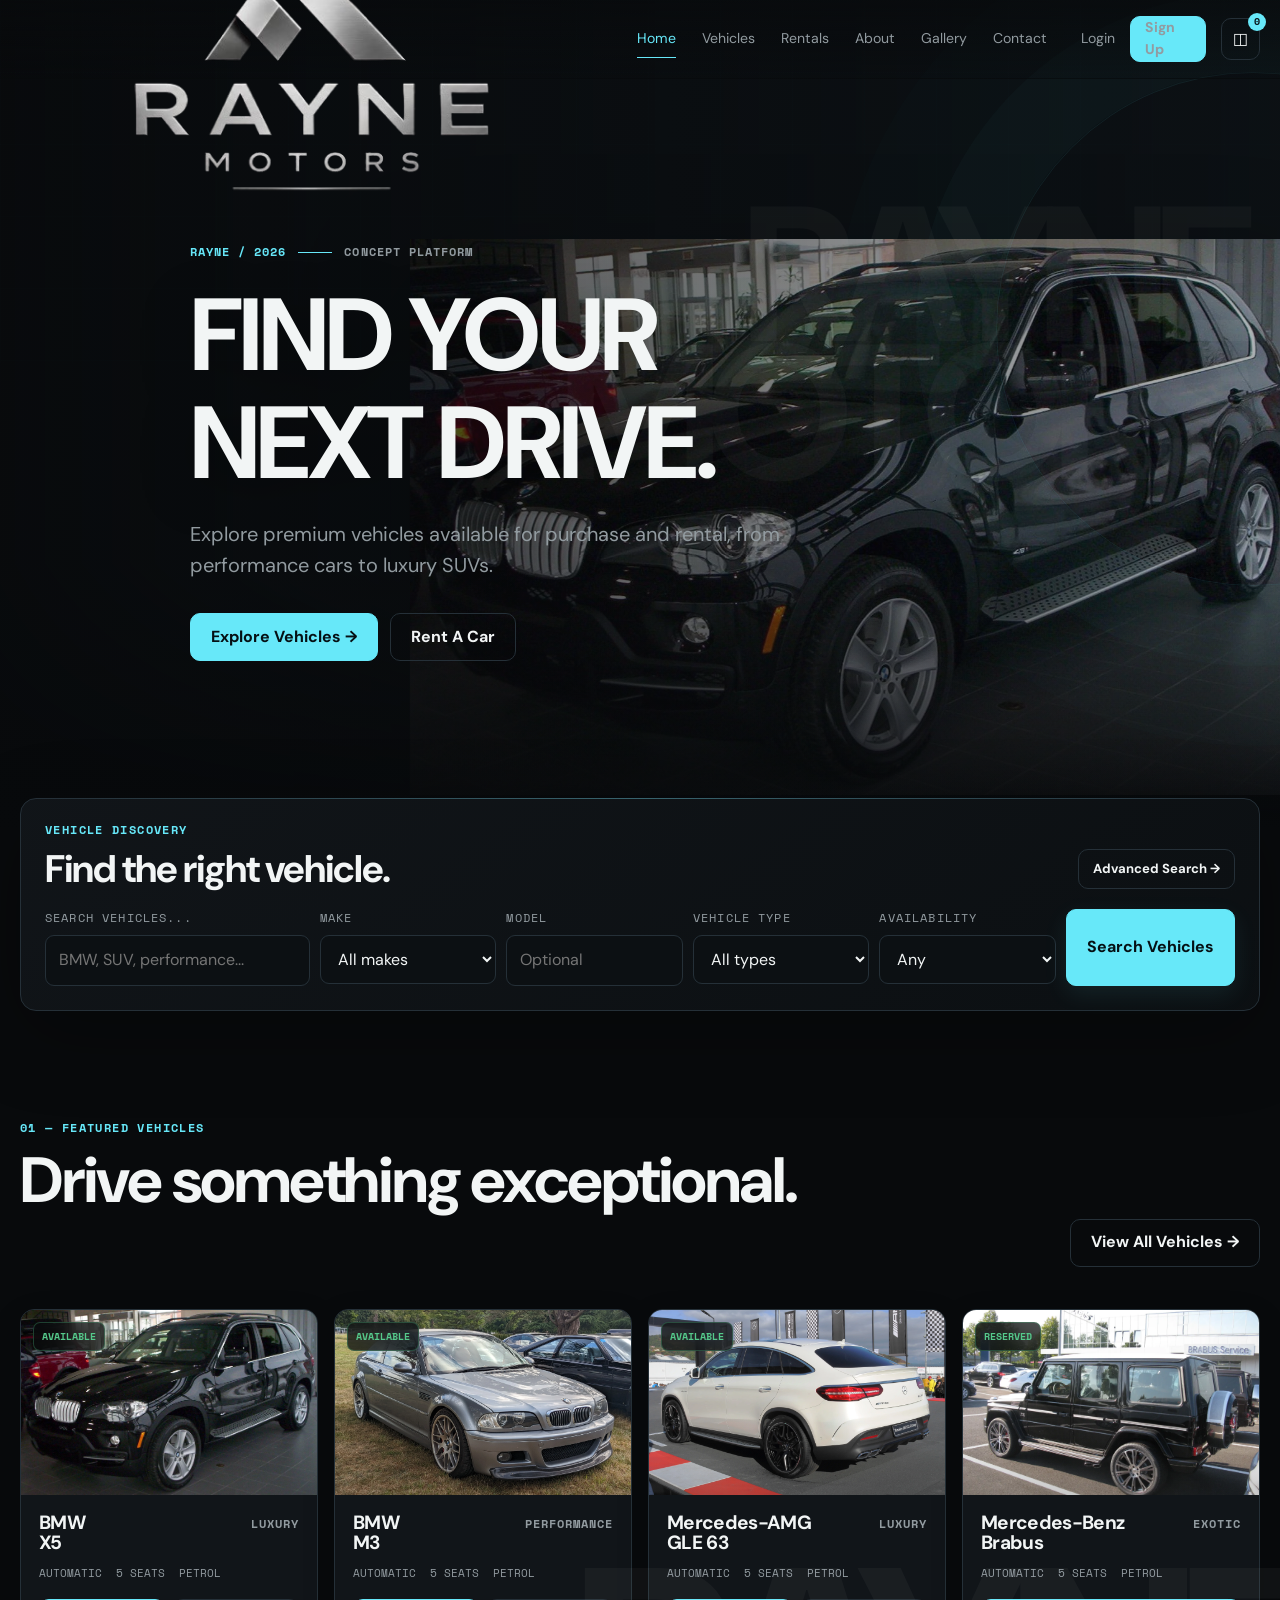
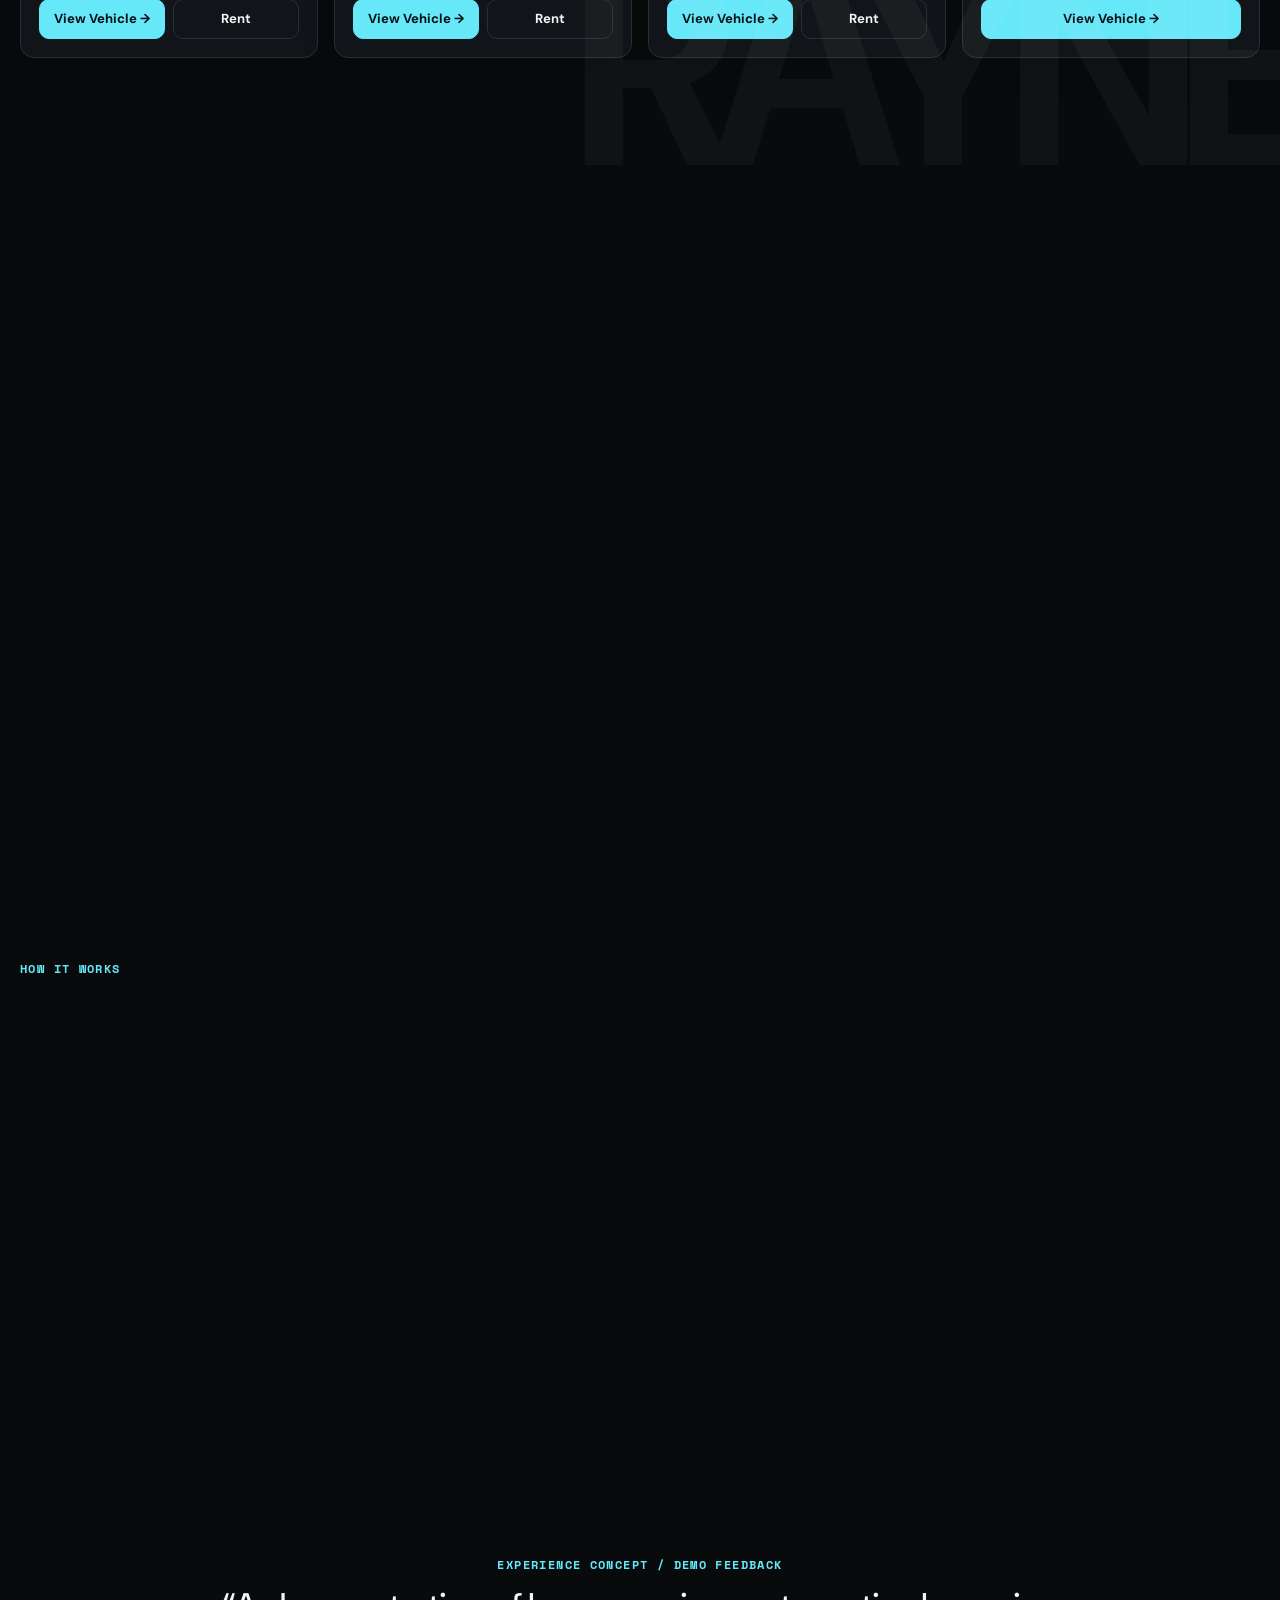
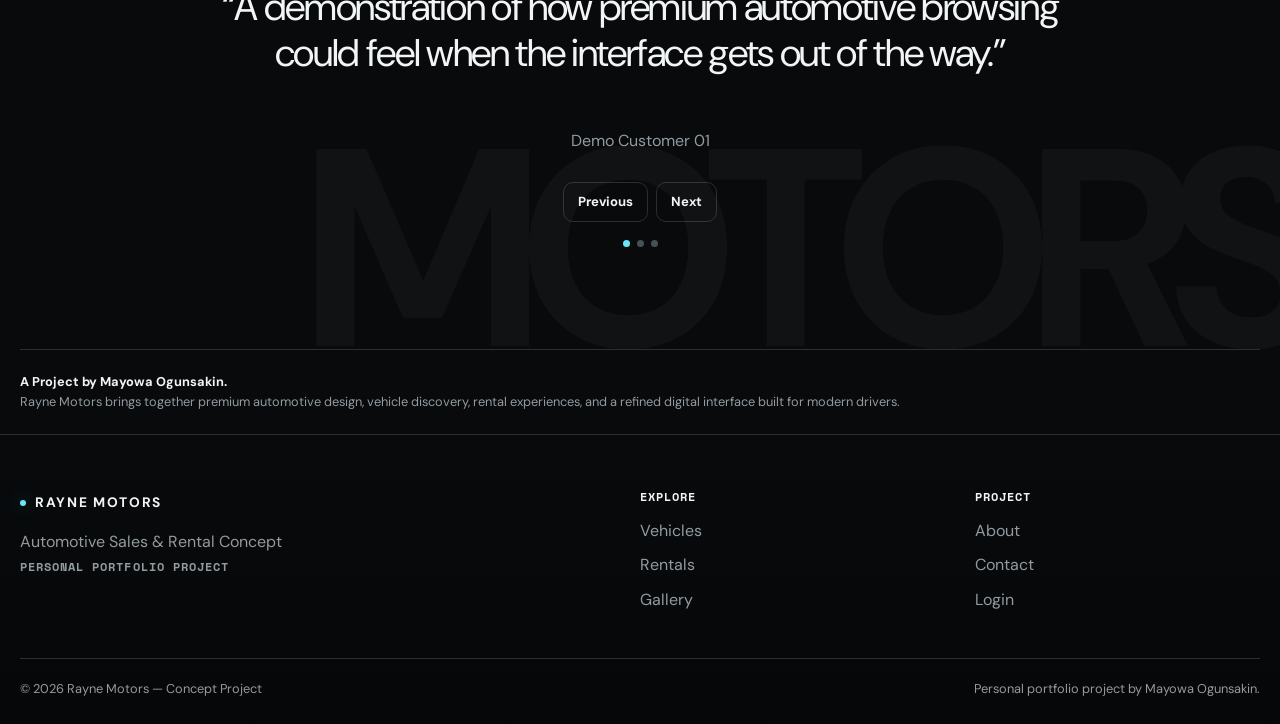
==== commit 1b90cebd: "Update index.html" ====
--- a/index.html
+++ b/index.html
@@ -1,4 +1,4 @@
-<!doctype html><html lang="en"><head><meta charset="utf-8"><meta name="viewport" content="width=device-width,initial-scale=1"><meta name="description" content="Rayne Motors — premium automotive dealership and rental concept project by Mayowa Ogunsakin."><title>RAYNE MOTORS — Find Your Next Drive</title><link rel="stylesheet" href="css/style.css"></head><body><header class="site-header"><div class="container nav"><a href="index.html" class="logo" aria-label="Rayne Motors home"><img src="assets/images/rayne-motors-logo.png" alt="Rayne Motors"></a><nav class="nav-links" aria-label="Primary"><a data-nav href="index.html">Home</a><a data-nav href="vehicles.html">Vehicles</a><a data-nav href="rentals.html">Rentals</a><a data-nav href="about.html">About</a><a data-nav href="gallery.html">Gallery</a><a data-nav href="contact.html">Contact</a></nav><div class="nav-actions"><a href="login.html">Login</a><a class="btn btn-small btn-primary" href="signup.html">Sign Up</a><button class="icon-btn cart-wrap" data-cart-open aria-label="Open cart">◫<span class="cart-count">0</span></button><button class="menu-btn" aria-label="Open menu">☰</button></div></div></header><div class="mobile-drawer"><button class="icon-btn" data-mobile-close aria-label="Close menu" style="position:absolute;right:24px;top:24px">×</button><nav class="mobile-links"><a data-nav href="index.html">Home</a><a data-nav href="vehicles.html">Vehicles</a><a data-nav href="rentals.html">Rentals</a><a data-nav href="about.html">About</a><a data-nav href="gallery.html">Gallery</a><a data-nav href="contact.html">Contact</a><a href="login.html">Login</a></nav><div class="mobile-footer mono">FIND YOUR NEXT DRIVE.</div></div><div class="scrim"></div><main>
+<!doctype html><html lang="en"><head><meta charset="utf-8"><meta name="viewport" content="width=device-width,initial-scale=1"><meta name="description" content="Rayne Motors — premium automotive dealership and rental concept project by Mayowa Ogunsakin."><title>RAYNE MOTORS — Find Your Next Drive</title><link rel="stylesheet" href="css/style.css"></head><body><header class="site-header"><div class="container nav"><a href="index.html" class="brand" aria-label="Rayne Motors home"><img src="assets/images/rayne-motors-logo.png" alt="Rayne Motors"></a><nav class="nav-links" aria-label="Primary"><a data-nav href="index.html">Home</a><a data-nav href="vehicles.html">Vehicles</a><a data-nav href="rentals.html">Rentals</a><a data-nav href="about.html">About</a><a data-nav href="gallery.html">Gallery</a><a data-nav href="contact.html">Contact</a></nav><div class="nav-actions"><a href="login.html">Login</a><a class="btn btn-small btn-primary" href="signup.html">Sign Up</a><button class="icon-btn cart-wrap" data-cart-open aria-label="Open cart">◫<span class="cart-count">0</span></button><button class="menu-btn" aria-label="Open menu">☰</button></div></div></header><div class="mobile-drawer"><button class="icon-btn" data-mobile-close aria-label="Close menu" style="position:absolute;right:24px;top:24px">×</button><nav class="mobile-links"><a data-nav href="index.html">Home</a><a data-nav href="vehicles.html">Vehicles</a><a data-nav href="rentals.html">Rentals</a><a data-nav href="about.html">About</a><a data-nav href="gallery.html">Gallery</a><a data-nav href="contact.html">Contact</a><a href="login.html">Login</a></nav><div class="mobile-footer mono">FIND YOUR NEXT DRIVE.</div></div><div class="scrim"></div><main>
 <section class="hero"><div class="hero-media"><img class="hero-car" src="assets/images/bmw-x5.webp" alt="BMW X5 concept vehicle visual"></div><div class="container hero-content"><div class="hero-kicker mono"><span>RAYNE / 2026</span><span>CONCEPT PLATFORM</span></div><h1>FIND YOUR NEXT DRIVE.</h1><p class="lead">Explore premium vehicles available for purchase and rental, from performance cars to luxury SUVs.</p><div class="hero-actions"><a class="btn btn-primary" href="vehicles.html">Explore Vehicles →</a><a class="btn btn-ghost" href="rentals.html">Rent A Car</a></div></div><div class="hero-watermark">RAYNE<br>MOTORS</div></section>
 <div class="container"><section class="search-shell reveal"><div class="section-head" style="margin-bottom:20px"><div><div class="eyebrow mono">VEHICLE DISCOVERY</div><h2 style="font-size:clamp(1.8rem,3vw,3rem);margin:0">Find the right vehicle.</h2></div><a class="btn btn-small btn-ghost" href="vehicles.html">Advanced Search →</a></div><form class="search-grid" action="vehicles.html"><div class="field search-main"><label for="q">Search vehicles...</label><input id="q" name="q" placeholder="BMW, SUV, performance..."></div><div class="field"><label>Make</label><select name="make"><option value="">All makes</option><option>BMW</option><option>Mercedes-AMG</option><option>Mercedes-Benz</option><option>Ferrari</option><option>Ford</option><option>Dodge</option><option>Lexus</option></select></div><div class="field"><label>Model</label><input name="model" placeholder="Optional"></div><div class="field"><label>Vehicle Type</label><select name="type"><option value="">All types</option><option>SUV</option><option>Sedan</option><option>Coupe</option></select></div><div class="field"><label>Availability</label><select name="availability"><option value="">Any</option><option>Available</option><option>Reserved</option><option>Rental Only</option></select></div><button class="btn btn-primary" type="submit">Search Vehicles</button></form></section></div>
 <section class="section"><div class="container"><div class="section-head reveal"><div><div class="eyebrow mono">01 — FEATURED VEHICLES</div><h2>Drive something exceptional.</h2></div><a class="btn btn-ghost" href="vehicles.html">View All Vehicles →</a></div><div class="vehicle-grid" id="homeVehicles"></div></div><div class="watermark">RAYNE</div></section>
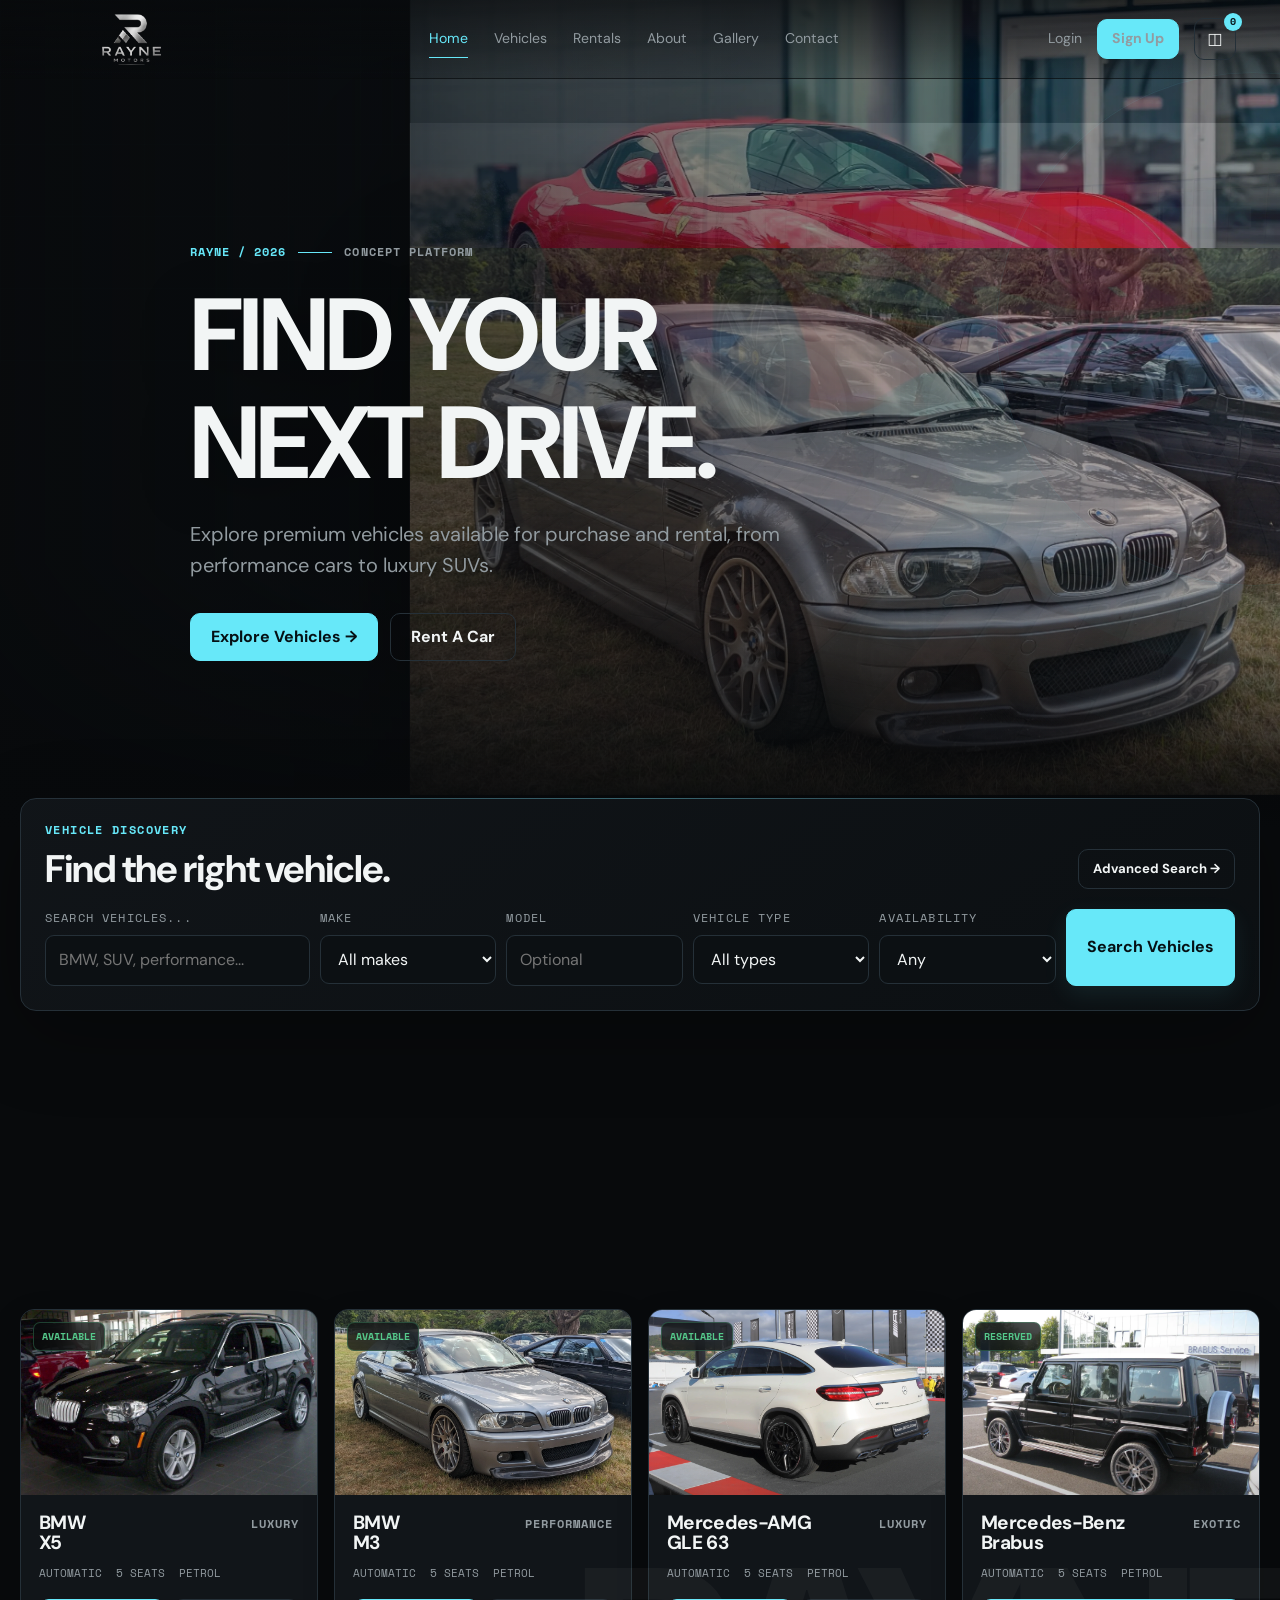
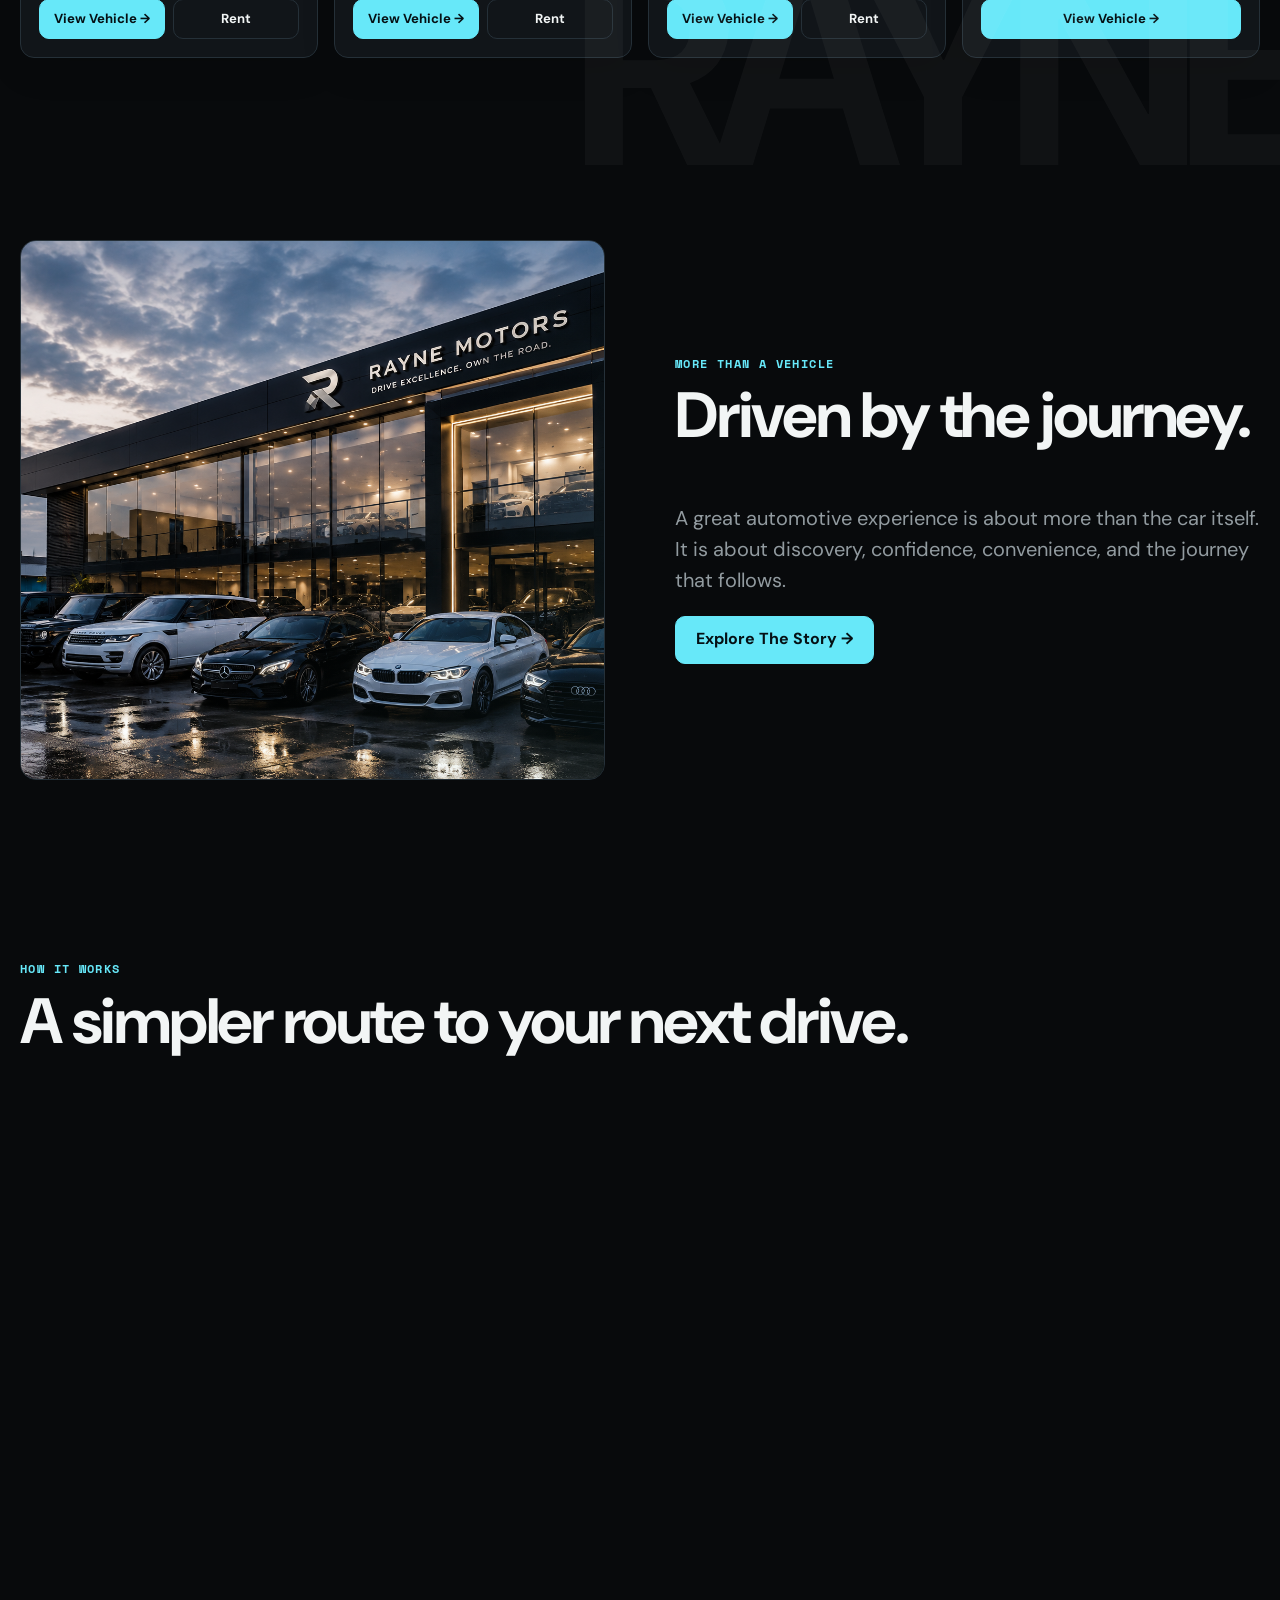
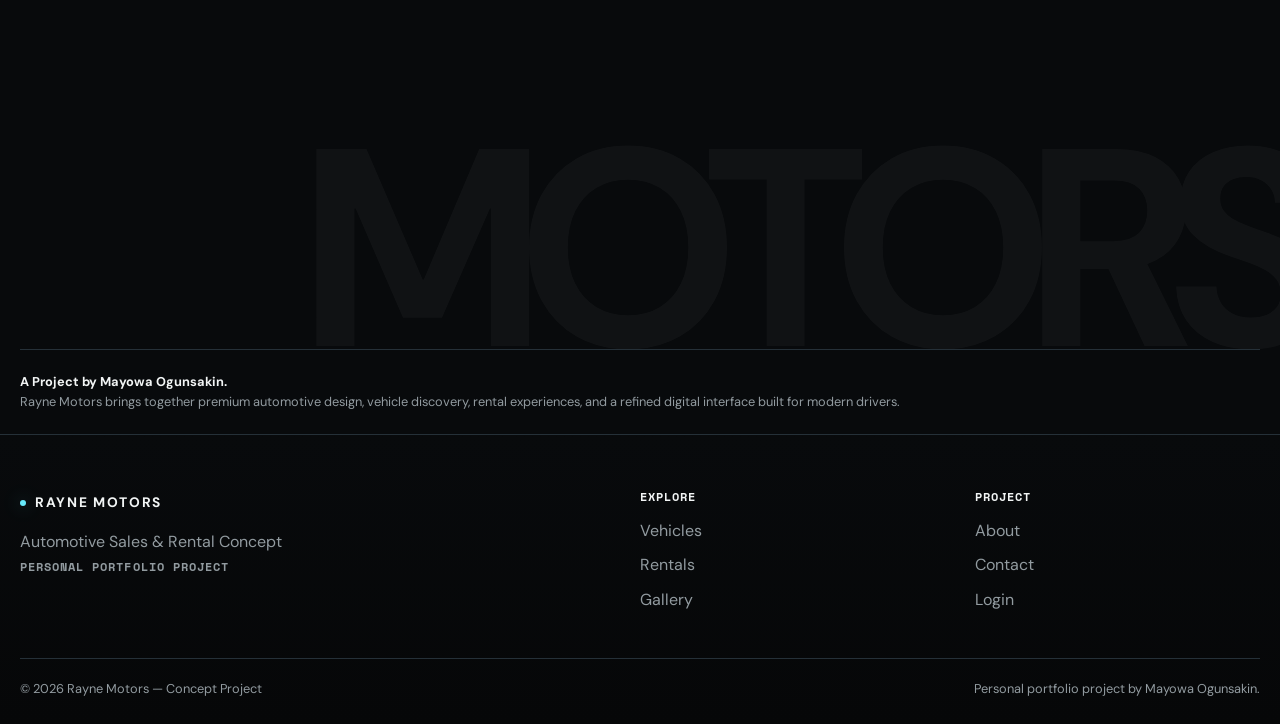
==== commit 49a8214e: "Update index.html" ====
--- a/index.html
+++ b/index.html
@@ -1,5 +1,6 @@
 <!doctype html><html lang="en"><head><meta charset="utf-8"><meta name="viewport" content="width=device-width,initial-scale=1"><meta name="description" content="Rayne Motors — premium automotive dealership and rental concept project by Mayowa Ogunsakin."><title>RAYNE MOTORS — Find Your Next Drive</title><link rel="stylesheet" href="css/style.css"></head><body><header class="site-header"><div class="container nav"><a href="index.html" class="brand" aria-label="Rayne Motors home"><img src="assets/images/rayne-motors-logo.png" alt="Rayne Motors"></a><nav class="nav-links" aria-label="Primary"><a data-nav href="index.html">Home</a><a data-nav href="vehicles.html">Vehicles</a><a data-nav href="rentals.html">Rentals</a><a data-nav href="about.html">About</a><a data-nav href="gallery.html">Gallery</a><a data-nav href="contact.html">Contact</a></nav><div class="nav-actions"><a href="login.html">Login</a><a class="btn btn-small btn-primary" href="signup.html">Sign Up</a><button class="icon-btn cart-wrap" data-cart-open aria-label="Open cart">◫<span class="cart-count">0</span></button><button class="menu-btn" aria-label="Open menu">☰</button></div></div></header><div class="mobile-drawer"><button class="icon-btn" data-mobile-close aria-label="Close menu" style="position:absolute;right:24px;top:24px">×</button><nav class="mobile-links"><a data-nav href="index.html">Home</a><a data-nav href="vehicles.html">Vehicles</a><a data-nav href="rentals.html">Rentals</a><a data-nav href="about.html">About</a><a data-nav href="gallery.html">Gallery</a><a data-nav href="contact.html">Contact</a><a href="login.html">Login</a></nav><div class="mobile-footer mono">FIND YOUR NEXT DRIVE.</div></div><div class="scrim"></div><main>
-<section class="hero"><div class="hero-media"><img class="hero-car" src="assets/images/bmw-x5.webp" alt="BMW X5 concept vehicle visual"></div><div class="container hero-content"><div class="hero-kicker mono"><span>RAYNE / 2026</span><span>CONCEPT PLATFORM</span></div><h1>FIND YOUR NEXT DRIVE.</h1><p class="lead">Explore premium vehicles available for purchase and rental, from performance cars to luxury SUVs.</p><div class="hero-actions"><a class="btn btn-primary" href="vehicles.html">Explore Vehicles →</a><a class="btn btn-ghost" href="rentals.html">Rent A Car</a></div></div><div class="hero-watermark">RAYNE<br>MOTORS</div></section>
+<section class="hero"><div class="hero-media hero-slideshow"><img class="hero-car hero-slide active" src="assets/images/bmw-x5.webp" alt="BMW X5"><img class="hero-car hero-slide" src="assets/images/mercedes-amg-gle.webp" alt="Mercedes AMG GLE"><img class="hero-car hero-slide" src="assets/images/brabus-g.webp" alt="Brabus G"><img class="hero-car hero-slide" src="assets/images/ferrari-roma.webp" alt="Ferrari Roma"><img class="hero-car hero-slide" src="assets/images/bmw-m3.webp" alt="BMW M3">
+</div><div class="container hero-content"><div class="hero-kicker mono"><span>RAYNE / 2026</span><span>CONCEPT PLATFORM</span></div><h1>FIND YOUR NEXT DRIVE.</h1><p class="lead">Explore premium vehicles available for purchase and rental, from performance cars to luxury SUVs.</p><div class="hero-actions"><a class="btn btn-primary" href="vehicles.html">Explore Vehicles →</a><a class="btn btn-ghost" href="rentals.html">Rent A Car</a></div></div><div class="hero-watermark">RAYNE<br>MOTORS</div></section>
 <div class="container"><section class="search-shell reveal"><div class="section-head" style="margin-bottom:20px"><div><div class="eyebrow mono">VEHICLE DISCOVERY</div><h2 style="font-size:clamp(1.8rem,3vw,3rem);margin:0">Find the right vehicle.</h2></div><a class="btn btn-small btn-ghost" href="vehicles.html">Advanced Search →</a></div><form class="search-grid" action="vehicles.html"><div class="field search-main"><label for="q">Search vehicles...</label><input id="q" name="q" placeholder="BMW, SUV, performance..."></div><div class="field"><label>Make</label><select name="make"><option value="">All makes</option><option>BMW</option><option>Mercedes-AMG</option><option>Mercedes-Benz</option><option>Ferrari</option><option>Ford</option><option>Dodge</option><option>Lexus</option></select></div><div class="field"><label>Model</label><input name="model" placeholder="Optional"></div><div class="field"><label>Vehicle Type</label><select name="type"><option value="">All types</option><option>SUV</option><option>Sedan</option><option>Coupe</option></select></div><div class="field"><label>Availability</label><select name="availability"><option value="">Any</option><option>Available</option><option>Reserved</option><option>Rental Only</option></select></div><button class="btn btn-primary" type="submit">Search Vehicles</button></form></section></div>
 <section class="section"><div class="container"><div class="section-head reveal"><div><div class="eyebrow mono">01 — FEATURED VEHICLES</div><h2>Drive something exceptional.</h2></div><a class="btn btn-ghost" href="vehicles.html">View All Vehicles →</a></div><div class="vehicle-grid" id="homeVehicles"></div></div><div class="watermark">RAYNE</div></section>
 <section class="section section--tight"><div class="container editorial reveal"><div class="editorial-media"><img src="assets/images/rayne-showroom.png" alt="Rayne Motors showroom with a fleet of premium vehicles" style="width:100%;height:100%;object-fit:cover"></div><div class="editorial-copy"><div class="eyebrow mono">MORE THAN A VEHICLE</div><h2>Driven by the journey.</h2><p class="lead">A great automotive experience is about more than the car itself. It is about discovery, confidence, convenience, and the journey that follows.</p><a class="btn btn-primary" href="about.html">Explore The Story →</a></div></div></section>
--- a/css/style.css
+++ b/css/style.css
@@ -520,3 +520,71 @@
     padding:60px 0;
   }
 }
+/* Rayne Motors logo */
+.brand {
+  display: inline-flex;
+  align-items: center;
+  text-decoration: none;
+  flex-shrink: 0;
+}
+
+.brand img {
+  display: block;
+  width: 150px;
+  height: auto;
+  max-height: 48px;
+  object-fit: contain;
+}
+@media (max-width: 560px) {
+  .brand img {
+    width: 125px;
+    max-height: 42px;
+  }
+}
+/* Rayne Motors logo positioning */
+.site-header .container {
+  padding-left: 24px;
+  padding-right: 24px;
+}
+
+.brand {
+  display: inline-flex;
+  align-items: center;
+  flex-shrink: 0;
+}
+
+.brand img {
+  display: block;
+  width: 150px;
+  height: auto;
+  max-height: 48px;
+  object-fit: contain;
+}
+
+/* Mobile header */
+@media (max-width: 560px) {
+  .site-header .container {
+    padding-left: 16px;
+    padding-right: 16px;
+  }
+
+  .brand img {
+    width: 125px;
+    max-height: 42px;
+  }
+}
+/* Rayne Motors logo size */
+.brand img {
+  width: 175px !important;
+  height: auto !important;
+  max-height: 55px !important;
+  object-fit: contain;
+  display: block;
+}
+
+@media (max-width: 560px) {
+  .brand img {
+    width: 145px !important;
+    max-height: 48px !important;
+  }
+}
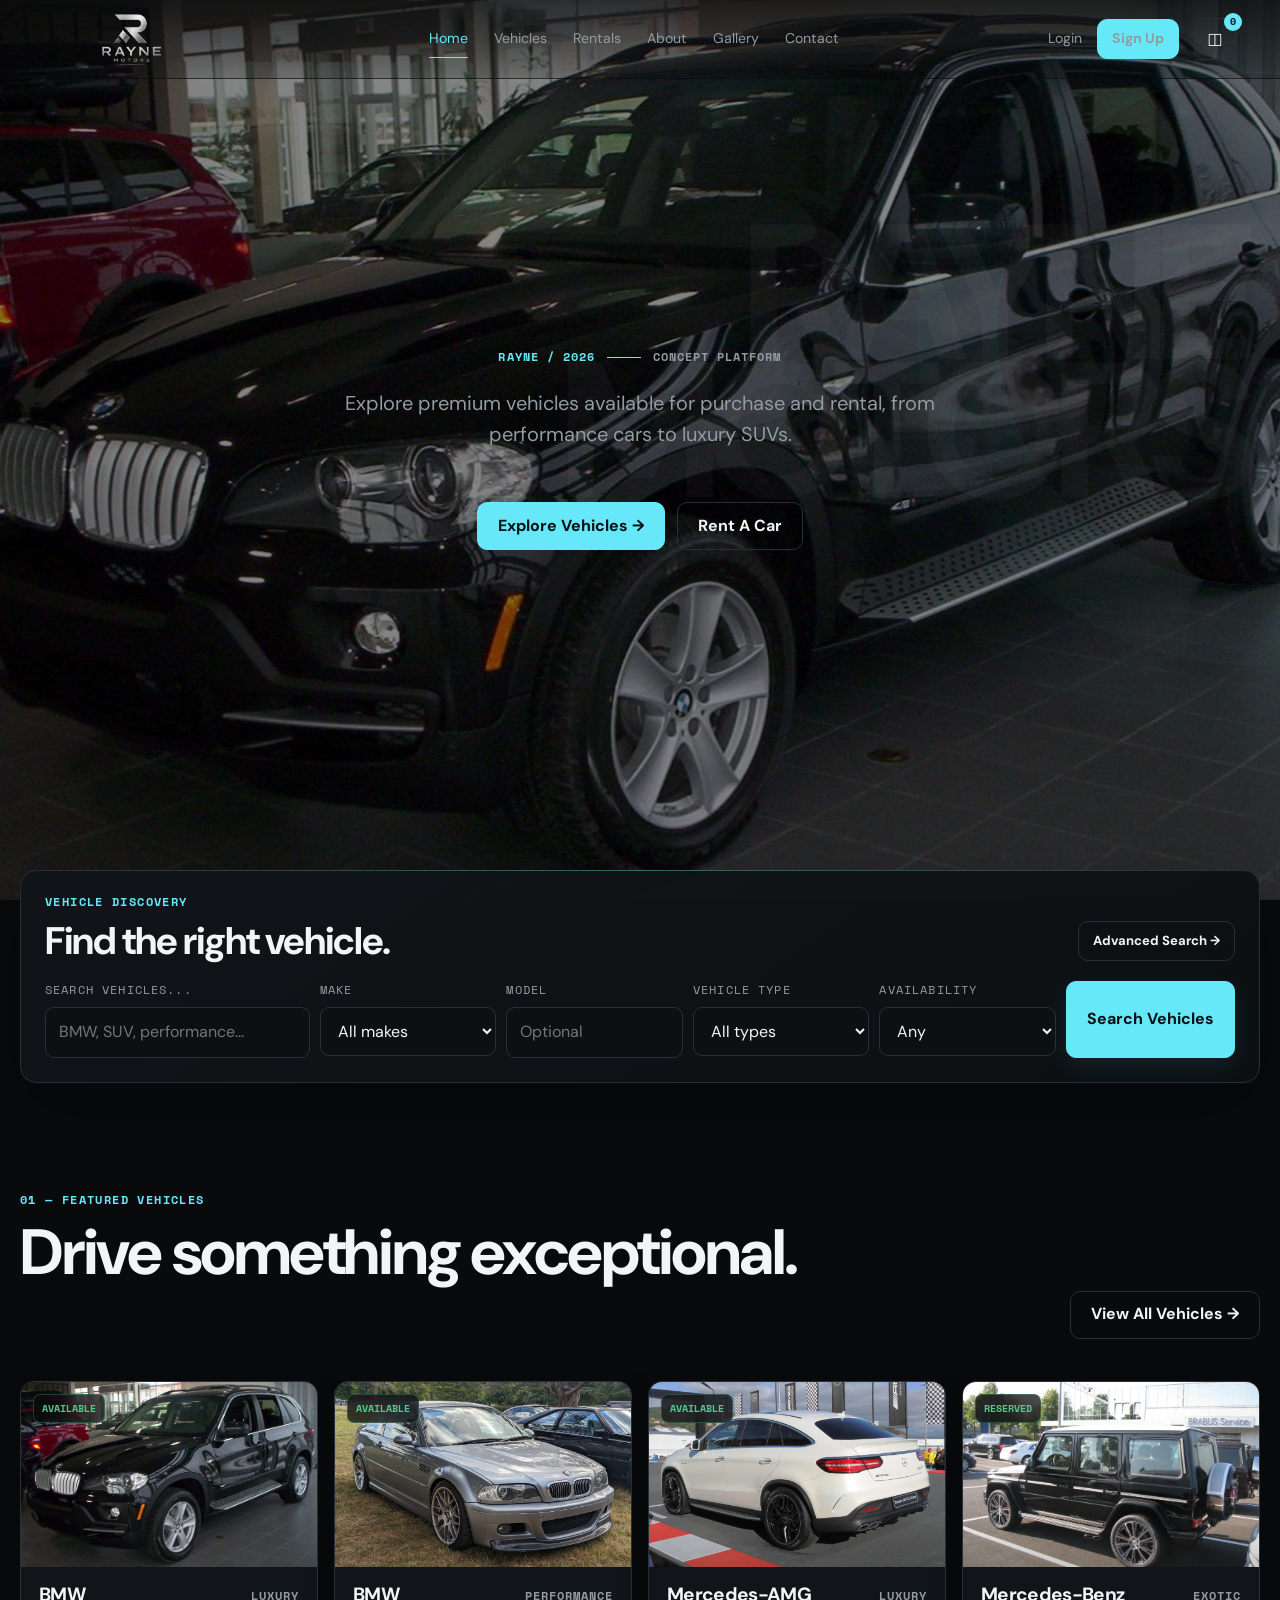
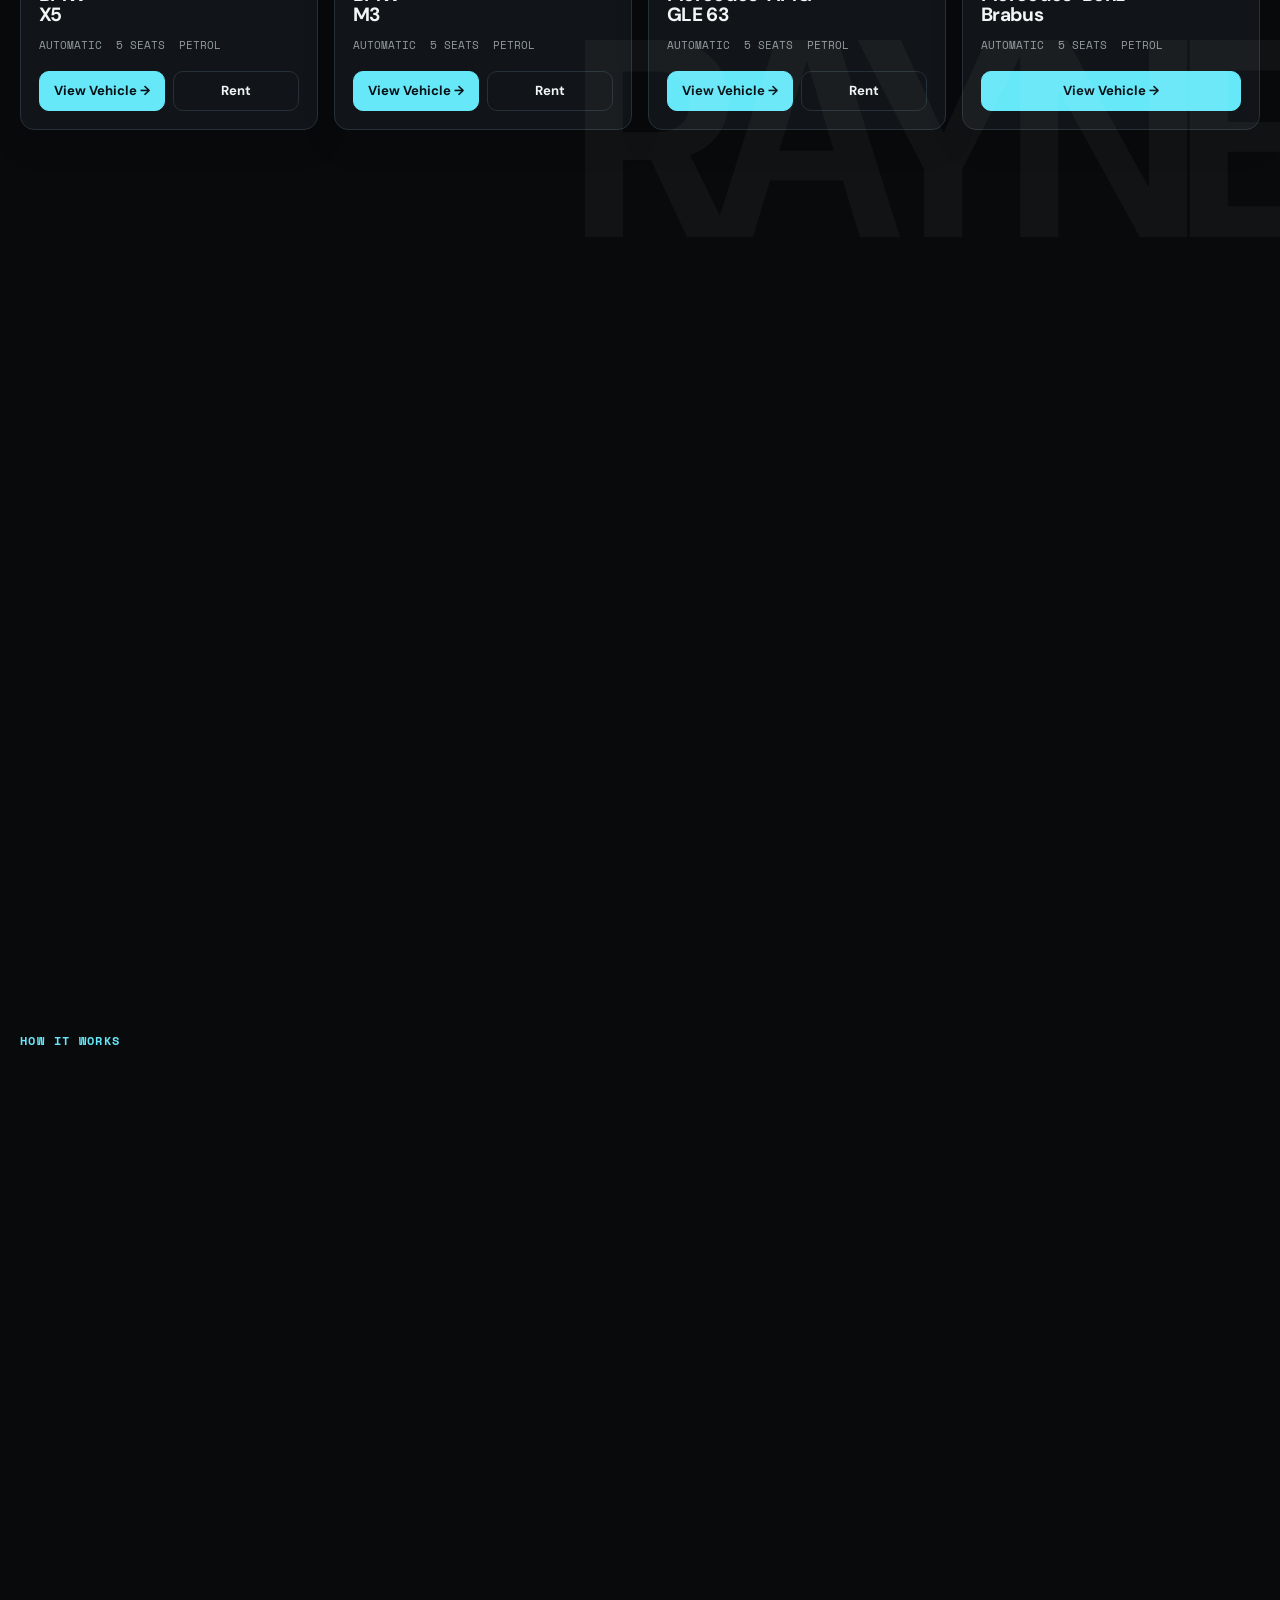
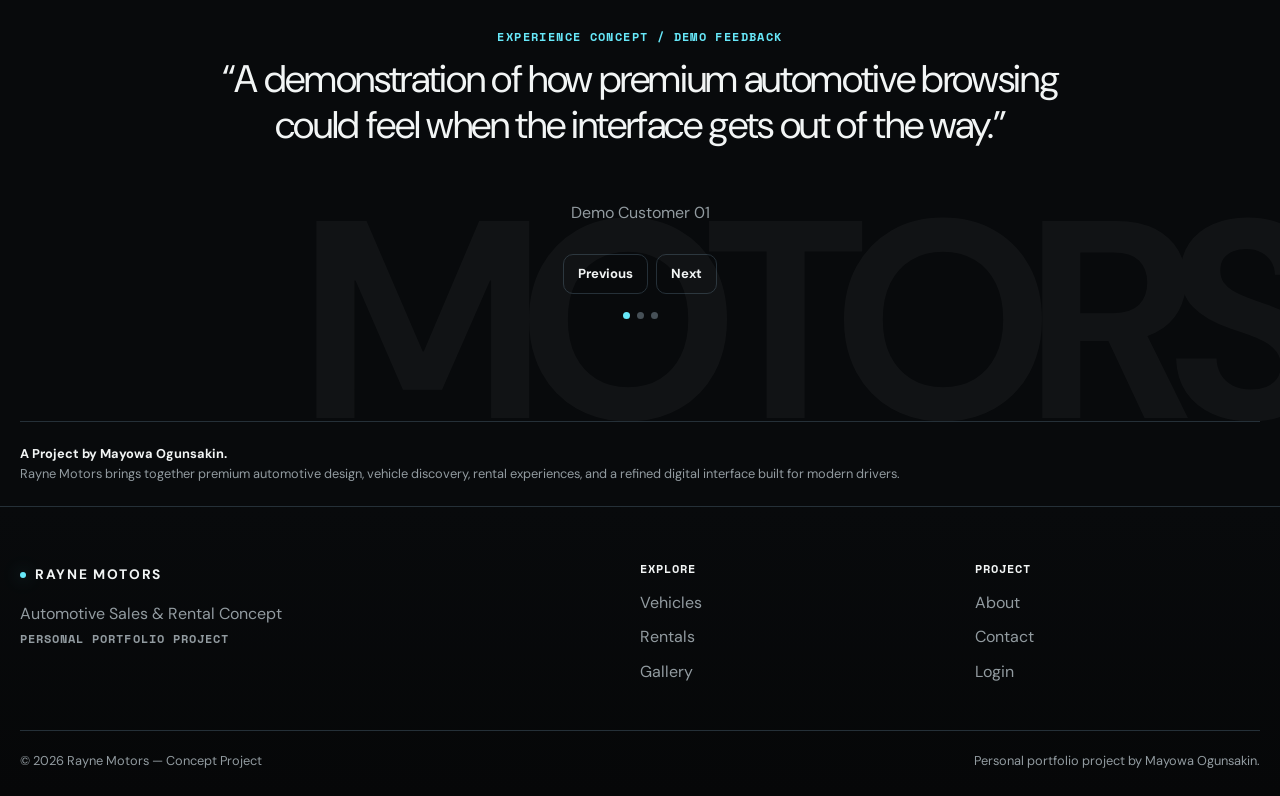
==== commit 9ee044a2: "Update index.html" ====
--- a/index.html
+++ b/index.html
@@ -1,6 +1,6 @@
 <!doctype html><html lang="en"><head><meta charset="utf-8"><meta name="viewport" content="width=device-width,initial-scale=1"><meta name="description" content="Rayne Motors — premium automotive dealership and rental concept project by Mayowa Ogunsakin."><title>RAYNE MOTORS — Find Your Next Drive</title><link rel="stylesheet" href="css/style.css"></head><body><header class="site-header"><div class="container nav"><a href="index.html" class="brand" aria-label="Rayne Motors home"><img src="assets/images/rayne-motors-logo.png" alt="Rayne Motors"></a><nav class="nav-links" aria-label="Primary"><a data-nav href="index.html">Home</a><a data-nav href="vehicles.html">Vehicles</a><a data-nav href="rentals.html">Rentals</a><a data-nav href="about.html">About</a><a data-nav href="gallery.html">Gallery</a><a data-nav href="contact.html">Contact</a></nav><div class="nav-actions"><a href="login.html">Login</a><a class="btn btn-small btn-primary" href="signup.html">Sign Up</a><button class="icon-btn cart-wrap" data-cart-open aria-label="Open cart">◫<span class="cart-count">0</span></button><button class="menu-btn" aria-label="Open menu">☰</button></div></div></header><div class="mobile-drawer"><button class="icon-btn" data-mobile-close aria-label="Close menu" style="position:absolute;right:24px;top:24px">×</button><nav class="mobile-links"><a data-nav href="index.html">Home</a><a data-nav href="vehicles.html">Vehicles</a><a data-nav href="rentals.html">Rentals</a><a data-nav href="about.html">About</a><a data-nav href="gallery.html">Gallery</a><a data-nav href="contact.html">Contact</a><a href="login.html">Login</a></nav><div class="mobile-footer mono">FIND YOUR NEXT DRIVE.</div></div><div class="scrim"></div><main>
 <section class="hero"><div class="hero-media hero-slideshow"><img class="hero-car hero-slide active" src="assets/images/bmw-x5.webp" alt="BMW X5"><img class="hero-car hero-slide" src="assets/images/mercedes-amg-gle.webp" alt="Mercedes AMG GLE"><img class="hero-car hero-slide" src="assets/images/brabus-g.webp" alt="Brabus G"><img class="hero-car hero-slide" src="assets/images/ferrari-roma.webp" alt="Ferrari Roma"><img class="hero-car hero-slide" src="assets/images/bmw-m3.webp" alt="BMW M3">
-</div><div class="container hero-content"><div class="hero-kicker mono"><span>RAYNE / 2026</span><span>CONCEPT PLATFORM</span></div><h1>FIND YOUR NEXT DRIVE.</h1><p class="lead">Explore premium vehicles available for purchase and rental, from performance cars to luxury SUVs.</p><div class="hero-actions"><a class="btn btn-primary" href="vehicles.html">Explore Vehicles →</a><a class="btn btn-ghost" href="rentals.html">Rent A Car</a></div></div><div class="hero-watermark">RAYNE<br>MOTORS</div></section>
+</div><div class="container hero-content"><div class="hero-kicker mono"><span>RAYNE / 2026</span><span>CONCEPT PLATFORM</span></div><h1 class="typing-hero"><span id="heroTyping"></span><span class="typing-cursor"></span></h1><p class="lead">Explore premium vehicles available for purchase and rental, from performance cars to luxury SUVs.</p><div class="hero-actions"><a class="btn btn-primary" href="vehicles.html">Explore Vehicles →</a><a class="btn btn-ghost" href="rentals.html">Rent A Car</a></div></div><div class="hero-watermark">RAYNE<br>MOTORS</div></section>
 <div class="container"><section class="search-shell reveal"><div class="section-head" style="margin-bottom:20px"><div><div class="eyebrow mono">VEHICLE DISCOVERY</div><h2 style="font-size:clamp(1.8rem,3vw,3rem);margin:0">Find the right vehicle.</h2></div><a class="btn btn-small btn-ghost" href="vehicles.html">Advanced Search →</a></div><form class="search-grid" action="vehicles.html"><div class="field search-main"><label for="q">Search vehicles...</label><input id="q" name="q" placeholder="BMW, SUV, performance..."></div><div class="field"><label>Make</label><select name="make"><option value="">All makes</option><option>BMW</option><option>Mercedes-AMG</option><option>Mercedes-Benz</option><option>Ferrari</option><option>Ford</option><option>Dodge</option><option>Lexus</option></select></div><div class="field"><label>Model</label><input name="model" placeholder="Optional"></div><div class="field"><label>Vehicle Type</label><select name="type"><option value="">All types</option><option>SUV</option><option>Sedan</option><option>Coupe</option></select></div><div class="field"><label>Availability</label><select name="availability"><option value="">Any</option><option>Available</option><option>Reserved</option><option>Rental Only</option></select></div><button class="btn btn-primary" type="submit">Search Vehicles</button></form></section></div>
 <section class="section"><div class="container"><div class="section-head reveal"><div><div class="eyebrow mono">01 — FEATURED VEHICLES</div><h2>Drive something exceptional.</h2></div><a class="btn btn-ghost" href="vehicles.html">View All Vehicles →</a></div><div class="vehicle-grid" id="homeVehicles"></div></div><div class="watermark">RAYNE</div></section>
 <section class="section section--tight"><div class="container editorial reveal"><div class="editorial-media"><img src="assets/images/rayne-showroom.png" alt="Rayne Motors showroom with a fleet of premium vehicles" style="width:100%;height:100%;object-fit:cover"></div><div class="editorial-copy"><div class="eyebrow mono">MORE THAN A VEHICLE</div><h2>Driven by the journey.</h2><p class="lead">A great automotive experience is about more than the car itself. It is about discovery, confidence, convenience, and the journey that follows.</p><a class="btn btn-primary" href="about.html">Explore The Story →</a></div></div></section>
--- a/css/style.css
+++ b/css/style.css
@@ -50,8 +50,8 @@
 .btn-primary:hover{background:#8af1ff;border-color:#8af1ff}
 .btn-ghost:hover{color:var(--accent);border-color:var(--accent)}
 .btn-small{min-height:40px;padding:0 14px;font-size:.82rem}
-.hero{min-height:92vh;display:flex;align-items:end;position:relative;overflow:hidden;padding:150px 0 72px}
-.hero-media{position:absolute;inset:0;z-index:-2;background:#0d1216}
+.hero{min-height:92vh;height:100vh;display:flex;align-items:center;justify-content:center;position:relative;overflow:hidden;padding:0;}
+.hero-media{position:absolute;inset:0;width:100%;height:100%;z-index:0;background:#0d1216;overflow:hidden;}
 .hero-media:after{content:"";position:absolute;inset:0;background:linear-gradient(90deg,rgba(8,10,12,.92) 0%,rgba(8,10,12,.55) 45%,rgba(8,10,12,.15) 100%),linear-gradient(0deg,var(--bg) 0%,transparent 32%)}
 .hero-car{position:absolute;right:-2%;bottom:4%;width:min(70vw,900px);opacity:.82;transform:translate3d(0,0,0) scale(1);transition:transform 1.2s var(--ease)}
 .hero:hover .hero-car{transform:scale(1.018)}
@@ -588,3 +588,51 @@
     max-height: 48px !important;
   }
 }
+
+.hero-slide {
+  position: absolute;
+  top: 0;
+  left: 0;
+  width: 100%;
+  height: 100%;
+  object-fit: cover;
+  opacity: 0;
+  transition: opacity 1.2s ease-in-out;
+  z-index: 0;
+}
+
+.hero-slide.active {
+  opacity: 1;
+}
+
+.hero-content {
+  position: absolute;
+  inset: 0;
+  z-index: 3;
+  width: 100%;
+  max-width: none;
+  margin: 0;
+  padding: 40px 30px;
+  display: flex;
+  flex-direction: column;
+  align-items: center;
+  justify-content: center;
+  text-align: center;
+}
+
+.hero-content h1 {
+  font-size: clamp(3rem, 8vw, 7rem);
+  font-weight: 900;
+  line-height: 0.95;
+  margin: 0;
+  color: #fff;
+  text-shadow: 0 4px 30px rgba(0, 0, 0, 0.75);
+}
+.hero-media::after {
+  content: "";
+  position: absolute;
+  inset: 0;
+  background: rgba(0, 0, 0, 0.48);
+  z-index: 2;
+  pointer-events: none;
+}
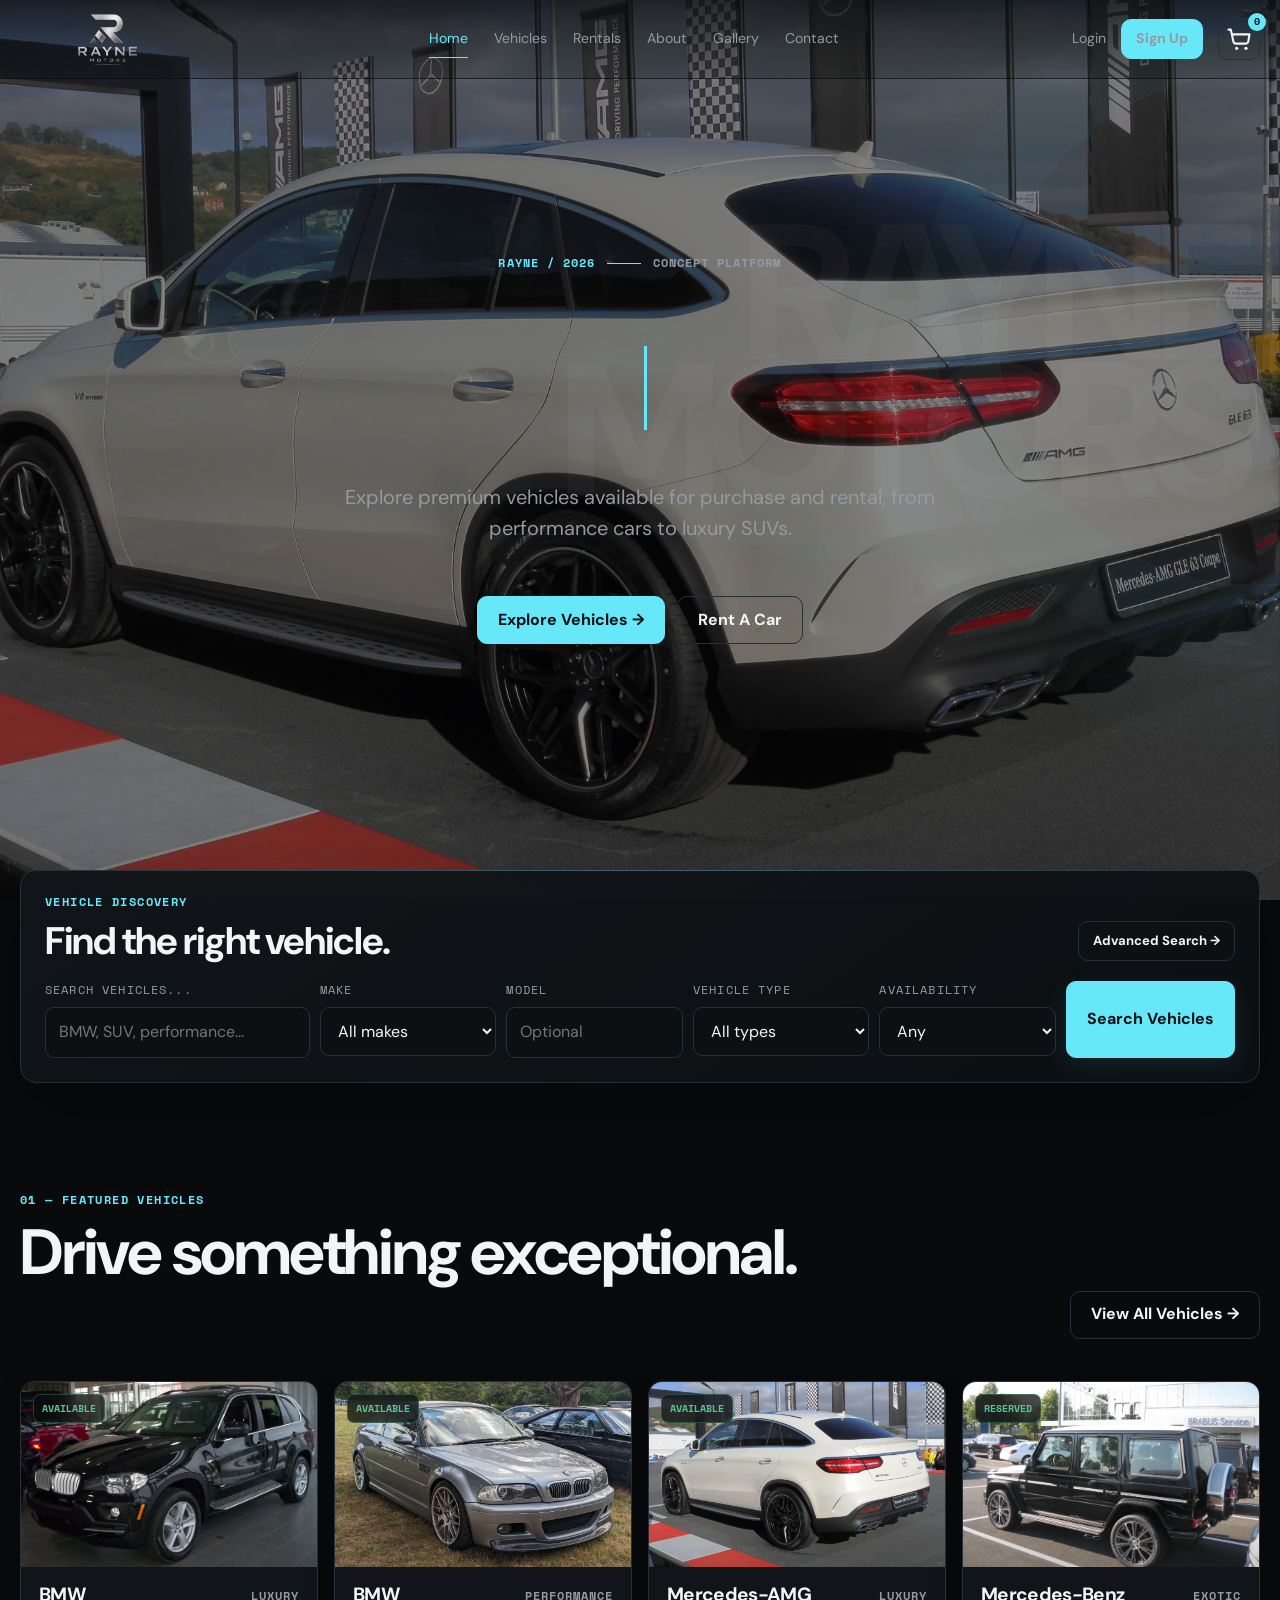
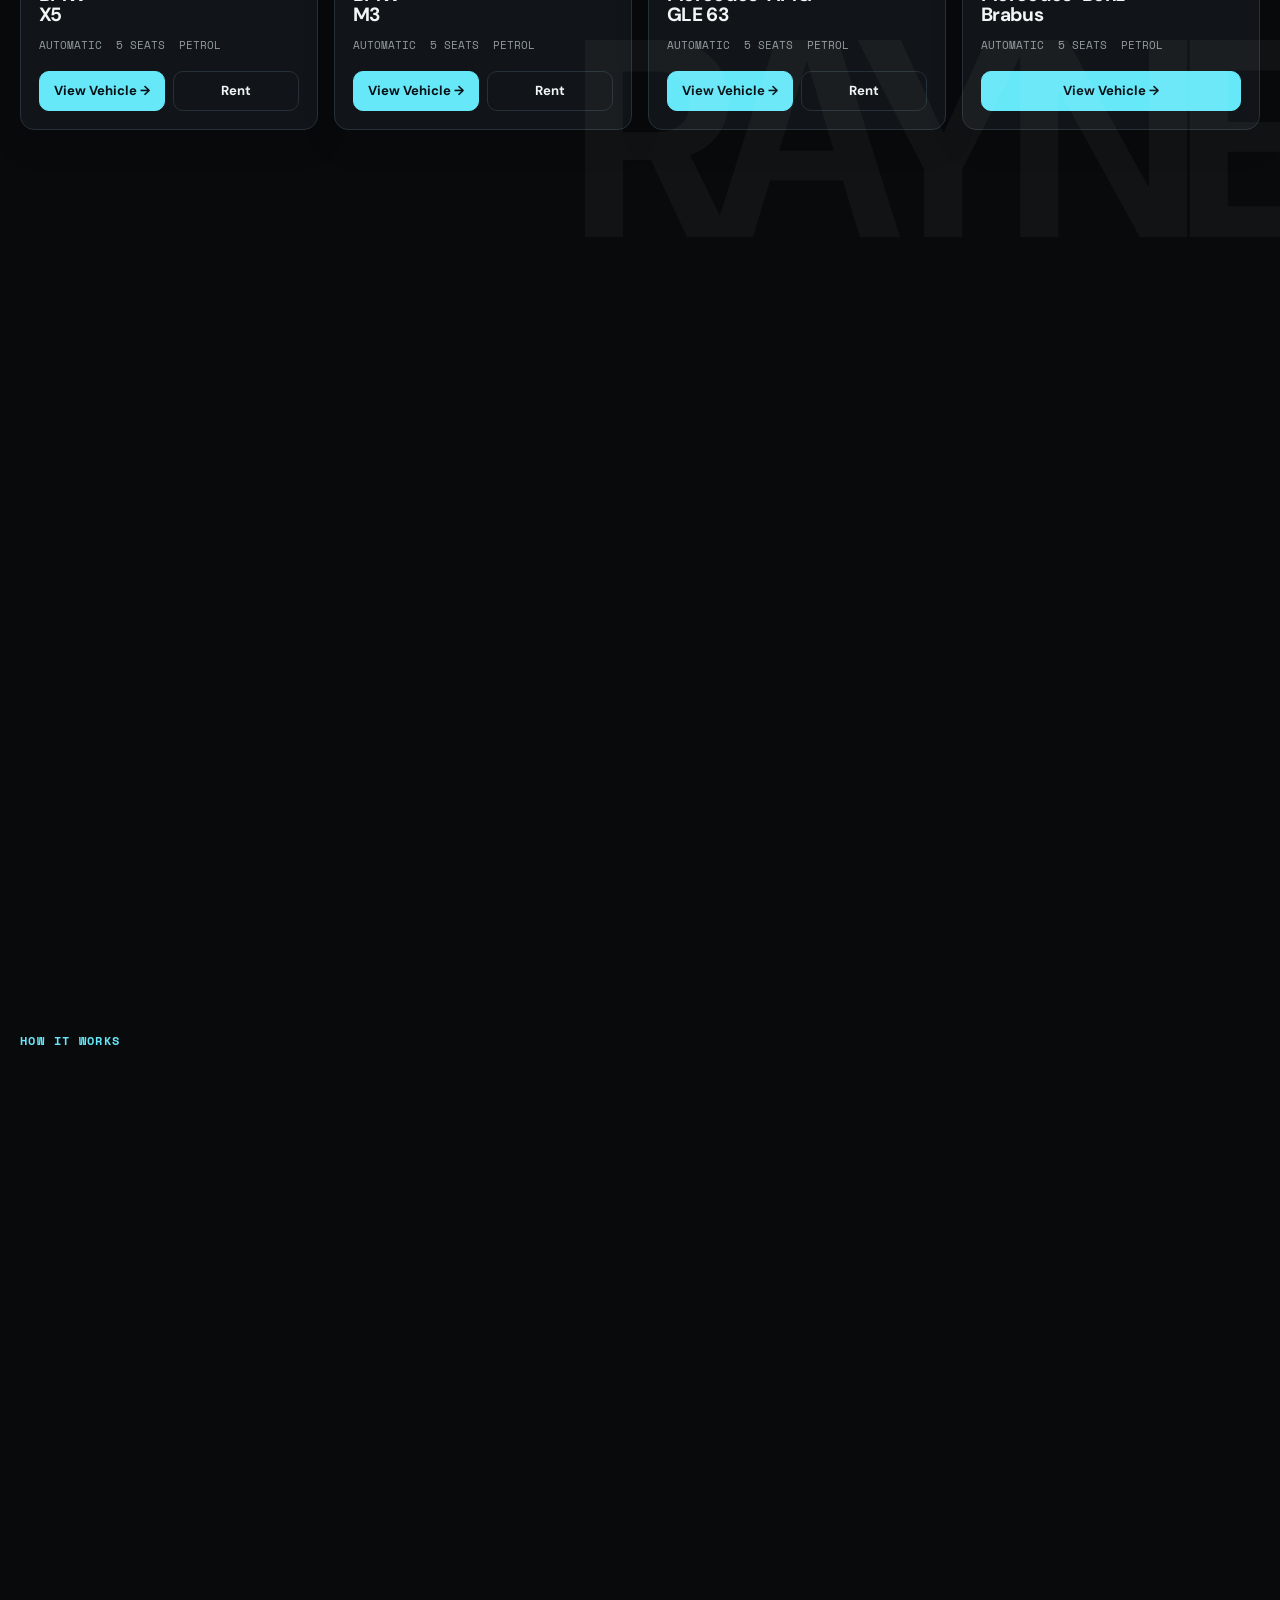
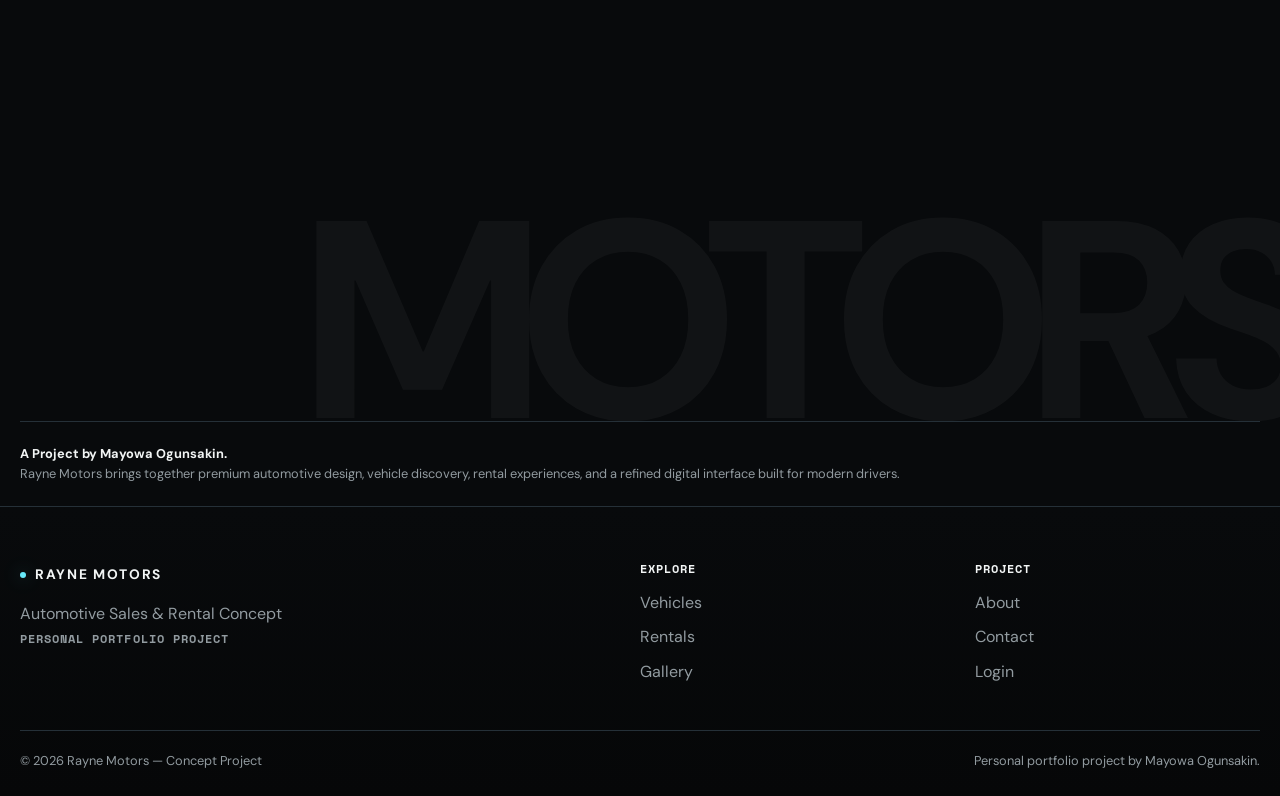
==== commit 76dd6da9: "Update index.html" ====
--- a/index.html
+++ b/index.html
@@ -1,4 +1,5 @@
-<!doctype html><html lang="en"><head><meta charset="utf-8"><meta name="viewport" content="width=device-width,initial-scale=1"><meta name="description" content="Rayne Motors — premium automotive dealership and rental concept project by Mayowa Ogunsakin."><title>RAYNE MOTORS — Find Your Next Drive</title><link rel="stylesheet" href="css/style.css"></head><body><header class="site-header"><div class="container nav"><a href="index.html" class="brand" aria-label="Rayne Motors home"><img src="assets/images/rayne-motors-logo.png" alt="Rayne Motors"></a><nav class="nav-links" aria-label="Primary"><a data-nav href="index.html">Home</a><a data-nav href="vehicles.html">Vehicles</a><a data-nav href="rentals.html">Rentals</a><a data-nav href="about.html">About</a><a data-nav href="gallery.html">Gallery</a><a data-nav href="contact.html">Contact</a></nav><div class="nav-actions"><a href="login.html">Login</a><a class="btn btn-small btn-primary" href="signup.html">Sign Up</a><button class="icon-btn cart-wrap" data-cart-open aria-label="Open cart">◫<span class="cart-count">0</span></button><button class="menu-btn" aria-label="Open menu">☰</button></div></div></header><div class="mobile-drawer"><button class="icon-btn" data-mobile-close aria-label="Close menu" style="position:absolute;right:24px;top:24px">×</button><nav class="mobile-links"><a data-nav href="index.html">Home</a><a data-nav href="vehicles.html">Vehicles</a><a data-nav href="rentals.html">Rentals</a><a data-nav href="about.html">About</a><a data-nav href="gallery.html">Gallery</a><a data-nav href="contact.html">Contact</a><a href="login.html">Login</a></nav><div class="mobile-footer mono">FIND YOUR NEXT DRIVE.</div></div><div class="scrim"></div><main>
+<!doctype html><html lang="en"><head><meta charset="utf-8"><meta name="viewport" content="width=device-width,initial-scale=1"><meta name="description" content="Rayne Motors — premium automotive dealership and rental concept project by Mayowa Ogunsakin."><title>RAYNE MOTORS — Find Your Next Drive</title><link rel="stylesheet" href="css/style.css"></head><body><header class="site-header"><div class="container nav"><a href="index.html" class="brand" aria-label="Rayne Motors home"><img src="assets/images/rayne-motors-logo.png" alt="Rayne Motors"></a><nav class="nav-links" aria-label="Primary"><a data-nav href="index.html">Home</a><a data-nav href="vehicles.html">Vehicles</a><a data-nav href="rentals.html">Rentals</a><a data-nav href="about.html">About</a><a data-nav href="gallery.html">Gallery</a><a data-nav href="contact.html">Contact</a></nav><div class="nav-actions"><a href="login.html">Login</a><a class="btn btn-small btn-primary" href="signup.html">Sign Up</a><button class="icon-btn cart-wrap" data-cart-open aria-label="Open cart"><svg class="cart-icon" viewBox="0 0 24 24" fill="none" xmlns="http://www.w3.org/2000/svg" aria-hidden="true"><path d="M3 4H5L7.2 14.2C7.4 15.2 8.3 16 9.4 16H17.8C18.8 16 19.6 15.4 19.9 14.5L21 8H6" stroke="currentColor" stroke-width="1.8" stroke-linecap="round" stroke-linejoin="round"/><circle cx="10" cy="20" r="1.4" fill="currentColor"/><circle cx="18" cy="20" r="1.4" fill="currentColor"/></svg><span class="cart-count">0</span>
+</button><button class="menu-btn" aria-label="Open menu">☰</button></div></div></header><div class="mobile-drawer"><button class="icon-btn" data-mobile-close aria-label="Close menu" style="position:absolute;right:24px;top:24px">×</button><nav class="mobile-links"><a data-nav href="index.html">Home</a><a data-nav href="vehicles.html">Vehicles</a><a data-nav href="rentals.html">Rentals</a><a data-nav href="about.html">About</a><a data-nav href="gallery.html">Gallery</a><a data-nav href="contact.html">Contact</a><a href="login.html">Login</a></nav><div class="mobile-footer mono">FIND YOUR NEXT DRIVE.</div></div><div class="scrim"></div><main>
 <section class="hero"><div class="hero-media hero-slideshow"><img class="hero-car hero-slide active" src="assets/images/bmw-x5.webp" alt="BMW X5"><img class="hero-car hero-slide" src="assets/images/mercedes-amg-gle.webp" alt="Mercedes AMG GLE"><img class="hero-car hero-slide" src="assets/images/brabus-g.webp" alt="Brabus G"><img class="hero-car hero-slide" src="assets/images/ferrari-roma.webp" alt="Ferrari Roma"><img class="hero-car hero-slide" src="assets/images/bmw-m3.webp" alt="BMW M3">
 </div><div class="container hero-content"><div class="hero-kicker mono"><span>RAYNE / 2026</span><span>CONCEPT PLATFORM</span></div><h1 class="typing-hero"><span id="heroTyping"></span><span class="typing-cursor"></span></h1><p class="lead">Explore premium vehicles available for purchase and rental, from performance cars to luxury SUVs.</p><div class="hero-actions"><a class="btn btn-primary" href="vehicles.html">Explore Vehicles →</a><a class="btn btn-ghost" href="rentals.html">Rent A Car</a></div></div><div class="hero-watermark">RAYNE<br>MOTORS</div></section>
 <div class="container"><section class="search-shell reveal"><div class="section-head" style="margin-bottom:20px"><div><div class="eyebrow mono">VEHICLE DISCOVERY</div><h2 style="font-size:clamp(1.8rem,3vw,3rem);margin:0">Find the right vehicle.</h2></div><a class="btn btn-small btn-ghost" href="vehicles.html">Advanced Search →</a></div><form class="search-grid" action="vehicles.html"><div class="field search-main"><label for="q">Search vehicles...</label><input id="q" name="q" placeholder="BMW, SUV, performance..."></div><div class="field"><label>Make</label><select name="make"><option value="">All makes</option><option>BMW</option><option>Mercedes-AMG</option><option>Mercedes-Benz</option><option>Ferrari</option><option>Ford</option><option>Dodge</option><option>Lexus</option></select></div><div class="field"><label>Model</label><input name="model" placeholder="Optional"></div><div class="field"><label>Vehicle Type</label><select name="type"><option value="">All types</option><option>SUV</option><option>Sedan</option><option>Coupe</option></select></div><div class="field"><label>Availability</label><select name="availability"><option value="">Any</option><option>Available</option><option>Reserved</option><option>Rental Only</option></select></div><button class="btn btn-primary" type="submit">Search Vehicles</button></form></section></div>
--- a/css/style.css
+++ b/css/style.css
@@ -520,74 +520,6 @@
     padding:60px 0;
   }
 }
-/* Rayne Motors logo */
-.brand {
-  display: inline-flex;
-  align-items: center;
-  text-decoration: none;
-  flex-shrink: 0;
-}
-
-.brand img {
-  display: block;
-  width: 150px;
-  height: auto;
-  max-height: 48px;
-  object-fit: contain;
-}
-@media (max-width: 560px) {
-  .brand img {
-    width: 125px;
-    max-height: 42px;
-  }
-}
-/* Rayne Motors logo positioning */
-.site-header .container {
-  padding-left: 24px;
-  padding-right: 24px;
-}
-
-.brand {
-  display: inline-flex;
-  align-items: center;
-  flex-shrink: 0;
-}
-
-.brand img {
-  display: block;
-  width: 150px;
-  height: auto;
-  max-height: 48px;
-  object-fit: contain;
-}
-
-/* Mobile header */
-@media (max-width: 560px) {
-  .site-header .container {
-    padding-left: 16px;
-    padding-right: 16px;
-  }
-
-  .brand img {
-    width: 125px;
-    max-height: 42px;
-  }
-}
-/* Rayne Motors logo size */
-.brand img {
-  width: 175px !important;
-  height: auto !important;
-  max-height: 55px !important;
-  object-fit: contain;
-  display: block;
-}
-
-@media (max-width: 560px) {
-  .brand img {
-    width: 145px !important;
-    max-height: 48px !important;
-  }
-}
 
 .hero-slide {
   position: absolute;
@@ -636,3 +568,986 @@
   z-index: 2;
   pointer-events: none;
 }
+
+/* =========================
+   ANIMATED HERO TYPING
+   ========================= */
+
+.typing-hero {
+  min-height: 1.84em;
+  display: flex;
+  justify-content: center;
+  align-items: center;
+  flex-wrap: wrap;
+  transition: font-size 0.25s ease;
+}
+
+#heroTyping {
+  white-space: pre-line;
+  font-weight: 900;
+  line-height: 0.92;
+  letter-spacing: -0.05em;
+  text-align: center;
+
+  transition:
+    color 0.25s ease,
+    font-size 0.25s ease;
+
+  text-shadow:
+    0 4px 30px rgba(0, 0, 0, 0.75),
+    0 0 35px rgba(103, 232, 249, 0.12);
+}
+
+.typing-cursor {
+  display: inline-block;
+  width: 3px;
+  height: 0.82em;
+  margin-left: 10px;
+  background: var(--accent);
+  vertical-align: middle;
+
+  animation: typingCursor 0.7s ease-in-out infinite;
+}
+
+@keyframes typingCursor {
+  0%, 45% {
+    opacity: 1;
+  }
+
+  46%, 100% {
+    opacity: 0;
+  }
+}
+
+@media (max-width: 560px) {
+  .typing-cursor {
+    width: 2px;
+    margin-left: 6px;
+  }
+
+  #heroTyping {
+    letter-spacing: -0.04em;
+  }
+}
+/* =========================================================
+   PREMIUM MOBILE MENU — RAYNE MOTORS
+   Floating glass / liquid interaction
+   ========================================================= */
+
+@media (max-width: 800px){
+
+  /* -----------------------------------------
+     PREMIUM MENU BUTTON
+     ----------------------------------------- */
+
+  .menu-btn{
+    position:relative;
+    width:46px;
+    height:46px;
+    border:1px solid rgba(103,232,249,.22);
+    border-radius:14px;
+    background:
+      radial-gradient(circle at 50% 50%,
+        rgba(103,232,249,.10),
+        rgba(8,10,12,.72) 65%);
+    color:var(--text);
+    overflow:hidden;
+    isolation:isolate;
+    transition:
+      transform .35s cubic-bezier(.22,.8,.2,1),
+      border-color .35s ease,
+      box-shadow .35s ease,
+      background .35s ease;
+  }
+
+  /* Liquid glow */
+  .menu-btn::before{
+    content:"";
+    position:absolute;
+    width:70px;
+    height:70px;
+    left:50%;
+    top:50%;
+    transform:translate(-50%,-50%) scale(.15);
+    border-radius:50%;
+    background:radial-gradient(
+      circle,
+      rgba(103,232,249,.35) 0%,
+      rgba(103,232,249,.14) 28%,
+      rgba(103,232,249,.04) 52%,
+      transparent 72%
+    );
+    opacity:0;
+    pointer-events:none;
+    transition:
+      transform .65s cubic-bezier(.16,1,.3,1),
+      opacity .35s ease;
+  }
+
+  /* Ripple ring */
+  .menu-btn::after{
+    content:"";
+    position:absolute;
+    width:12px;
+    height:12px;
+    left:50%;
+    top:50%;
+    transform:translate(-50%,-50%) scale(1);
+    border:1px solid rgba(103,232,249,.55);
+    border-radius:50%;
+    opacity:0;
+    pointer-events:none;
+  }
+
+  .menu-btn:hover{
+    transform:translateY(-2px) scale(1.03);
+    border-color:rgba(103,232,249,.65);
+    background:
+      radial-gradient(circle at 50% 50%,
+        rgba(103,232,249,.16),
+        rgba(8,10,12,.78) 68%);
+    box-shadow:
+      0 8px 30px rgba(0,0,0,.35),
+      0 0 28px rgba(103,232,249,.10);
+  }
+
+  .menu-btn:hover::before{
+    opacity:1;
+    transform:translate(-50%,-50%) scale(1.6);
+  }
+
+  .menu-btn:active{
+    transform:scale(.94);
+  }
+
+  .menu-btn:active::after{
+    animation:menuRipple .65s cubic-bezier(.16,1,.3,1);
+  }
+
+  @keyframes menuRipple{
+    0%{
+      opacity:.75;
+      transform:translate(-50%,-50%) scale(1);
+    }
+
+    100%{
+      opacity:0;
+      transform:translate(-50%,-50%) scale(5.5);
+    }
+  }
+
+
+  /* -----------------------------------------
+     FLOATING MOBILE NAVIGATION
+     ----------------------------------------- */
+
+  .mobile-drawer{
+    position:fixed;
+
+    /* No longer full screen */
+    top:84px;
+    right:14px;
+    left:auto;
+    bottom:auto;
+
+    width:min(340px,calc(100vw - 28px));
+    max-height:calc(100vh - 110px);
+
+    padding:28px 24px 26px;
+
+    background:
+      linear-gradient(
+        145deg,
+        rgba(20,28,32,.94),
+        rgba(8,12,15,.97)
+      );
+
+    border:1px solid rgba(103,232,249,.18);
+    border-radius:24px;
+
+    box-shadow:
+      0 30px 80px rgba(0,0,0,.55),
+      0 0 0 1px rgba(255,255,255,.025) inset,
+      0 0 55px rgba(103,232,249,.055);
+
+    backdrop-filter:blur(24px);
+    -webkit-backdrop-filter:blur(24px);
+
+    overflow:hidden;
+
+    /* Elegant entrance */
+    opacity:0;
+    visibility:hidden;
+    transform:
+      translateY(-18px)
+      translateX(12px)
+      scale(.94);
+
+    transform-origin:top right;
+
+    transition:
+      opacity .35s ease,
+      transform .5s cubic-bezier(.16,1,.3,1),
+      visibility .35s ease;
+
+    isolation:isolate;
+  }
+
+
+  /* Menu becomes visible */
+  .mobile-drawer.open{
+    opacity:1;
+    visibility:visible;
+
+    transform:
+      translateY(0)
+      translateX(0)
+      scale(1);
+  }
+
+
+  /* -----------------------------------------
+     LIQUID LIGHT INSIDE THE MENU
+     ----------------------------------------- */
+
+  .mobile-drawer::before{
+    content:"";
+    position:absolute;
+
+    width:220px;
+    height:220px;
+
+    top:-120px;
+    right:-90px;
+
+    border-radius:50%;
+
+    background:
+      radial-gradient(
+        circle,
+        rgba(103,232,249,.16) 0%,
+        rgba(103,232,249,.07) 35%,
+        transparent 70%
+      );
+
+    filter:blur(4px);
+    pointer-events:none;
+
+    animation:
+      menuLiquidFloat 5s ease-in-out infinite;
+  }
+
+  .mobile-drawer::after{
+    content:"";
+
+    position:absolute;
+    inset:0;
+
+    pointer-events:none;
+
+    background:
+      radial-gradient(
+        circle at 90% 5%,
+        rgba(103,232,249,.08),
+        transparent 30%
+      ),
+      linear-gradient(
+        135deg,
+        rgba(255,255,255,.035),
+        transparent 30%
+      );
+
+    opacity:.8;
+  }
+
+  @keyframes menuLiquidFloat{
+    0%,100%{
+      transform:translate(0,0) scale(1);
+    }
+
+    50%{
+      transform:translate(-25px,18px) scale(1.15);
+    }
+  }
+
+
+  /* -----------------------------------------
+     MENU CLOSE BUTTON
+     ----------------------------------------- */
+
+  .mobile-drawer .menu-btn,
+  .mobile-drawer button{
+    position:relative;
+    z-index:5;
+  }
+
+
+  /* -----------------------------------------
+     NAVIGATION LINKS
+     ----------------------------------------- */
+
+  .mobile-links{
+    position:relative;
+    z-index:3;
+
+    display:grid;
+    gap:6px;
+
+    font-size:1rem;
+  }
+
+  .mobile-links a{
+    position:relative;
+
+    display:flex;
+    align-items:center;
+
+    min-height:48px;
+    padding:0 14px;
+
+    color:var(--muted);
+
+    border:1px solid transparent;
+    border-radius:12px;
+
+    transition:
+      color .25s ease,
+      background .3s ease,
+      border-color .3s ease,
+      transform .3s cubic-bezier(.22,.8,.2,1);
+  }
+
+
+  /* Liquid hover highlight */
+
+  .mobile-links a::before{
+    content:"";
+
+    position:absolute;
+
+    left:0;
+    top:50%;
+
+    width:3px;
+    height:0;
+
+    border-radius:10px;
+
+    background:var(--accent);
+
+    transform:translateY(-50%);
+
+    box-shadow:
+      0 0 14px rgba(103,232,249,.7);
+
+    transition:
+      height .3s cubic-bezier(.16,1,.3,1);
+  }
+
+
+  .mobile-links a::after{
+    content:"";
+
+    position:absolute;
+
+    width:80px;
+    height:80px;
+
+    left:-30px;
+    top:50%;
+
+    transform:
+      translateY(-50%)
+      scale(.2);
+
+    border-radius:50%;
+
+    background:
+      radial-gradient(
+        circle,
+        rgba(103,232,249,.16),
+        transparent 70%
+      );
+
+    opacity:0;
+
+    pointer-events:none;
+
+    transition:
+      transform .5s cubic-bezier(.16,1,.3,1),
+      opacity .3s ease;
+  }
+
+
+  .mobile-links a:hover{
+    color:var(--text);
+
+    background:
+      linear-gradient(
+        90deg,
+        rgba(103,232,249,.09),
+        rgba(103,232,249,.025)
+      );
+
+    border-color:rgba(103,232,249,.12);
+
+    transform:translateX(4px);
+  }
+
+  .mobile-links a:hover::before{
+    height:24px;
+  }
+
+  .mobile-links a:hover::after{
+    opacity:1;
+    transform:
+      translateY(-50%)
+      scale(1.8);
+  }
+
+
+  /* Active page */
+
+  .mobile-links a.active{
+    color:var(--accent);
+
+    background:
+      linear-gradient(
+        90deg,
+        rgba(103,232,249,.10),
+        rgba(103,232,249,.025)
+      );
+
+    border-color:rgba(103,232,249,.14);
+
+    box-shadow:
+      inset 0 0 25px rgba(103,232,249,.025);
+  }
+
+  .mobile-links a.active::before{
+    height:24px;
+  }
+
+
+  /* -----------------------------------------
+     MENU FOOTER
+     ----------------------------------------- */
+
+  .mobile-footer{
+    position:relative;
+
+    z-index:3;
+
+    margin-top:20px;
+    padding-top:18px;
+
+    border-top:1px solid rgba(255,255,255,.07);
+
+    font-size:.7rem;
+    letter-spacing:.08em;
+    text-transform:uppercase;
+
+    color:rgba(146,155,160,.65);
+  }
+
+
+  /* -----------------------------------------
+     MOBILE SCRIM
+     ----------------------------------------- */
+
+  .scrim{
+    background:
+      radial-gradient(
+        circle at 85% 10%,
+        rgba(103,232,249,.025),
+        transparent 28%
+      ),
+      rgba(0,0,0,.58);
+
+    backdrop-filter:blur(3px);
+    -webkit-backdrop-filter:blur(3px);
+  }
+
+}
+/* =========================================================
+   PREMIUM MOBILE MENU — FINAL OVERRIDE
+   ========================================================= */
+
+@media (max-width: 800px) {
+
+  /* ===============================
+     MENU BUTTON
+     =============================== */
+
+  .menu-btn {
+    display: grid !important;
+    position: relative !important;
+    width: 46px !important;
+    height: 46px !important;
+    padding: 0 !important;
+    border: 1px solid rgba(103, 232, 249, 0.28) !important;
+    border-radius: 14px !important;
+    background: rgba(8, 10, 12, 0.72) !important;
+    color: var(--text) !important;
+    overflow: hidden !important;
+    isolation: isolate;
+    transition:
+      transform 0.3s ease,
+      border-color 0.3s ease,
+      box-shadow 0.3s ease,
+      background 0.3s ease !important;
+  }
+
+  .menu-btn::before {
+    content: "";
+    position: absolute;
+    width: 80px;
+    height: 80px;
+    left: 50%;
+    top: 50%;
+    transform: translate(-50%, -50%) scale(0.15);
+    border-radius: 50%;
+    background: radial-gradient(
+      circle,
+      rgba(103, 232, 249, 0.4),
+      rgba(103, 232, 249, 0.12) 35%,
+      transparent 72%
+    );
+    opacity: 0;
+    pointer-events: none;
+    transition:
+      transform 0.6s cubic-bezier(.16,1,.3,1),
+      opacity 0.3s ease;
+  }
+
+  .menu-btn:hover {
+    transform: translateY(-2px) scale(1.04) !important;
+    border-color: rgba(103, 232, 249, 0.7) !important;
+    background: rgba(103, 232, 249, 0.08) !important;
+    box-shadow:
+      0 10px 35px rgba(0, 0, 0, 0.4),
+      0 0 30px rgba(103, 232, 249, 0.15) !important;
+  }
+
+  .menu-btn:hover::before {
+    opacity: 1;
+    transform: translate(-50%, -50%) scale(1.5);
+  }
+
+  .menu-btn:active {
+    transform: scale(0.93) !important;
+  }
+
+
+  /* ===============================
+     FLOATING MENU
+     =============================== */
+
+  .mobile-drawer {
+    position: fixed !important;
+
+    top: 82px !important;
+    right: 14px !important;
+    left: auto !important;
+    bottom: auto !important;
+
+    width: min(340px, calc(100vw - 28px)) !important;
+    max-height: calc(100vh - 100px) !important;
+
+    padding: 70px 20px 24px !important;
+
+    background:
+      linear-gradient(
+        145deg,
+        rgba(22, 30, 35, 0.97),
+        rgba(7, 11, 14, 0.98)
+      ) !important;
+
+    border: 1px solid rgba(103, 232, 249, 0.2) !important;
+    border-radius: 24px !important;
+
+    box-shadow:
+      0 30px 80px rgba(0, 0, 0, 0.6),
+      inset 0 1px 0 rgba(255, 255, 255, 0.04),
+      0 0 50px rgba(103, 232, 249, 0.06) !important;
+
+    backdrop-filter: blur(25px) !important;
+    -webkit-backdrop-filter: blur(25px) !important;
+
+    overflow: hidden !important;
+
+    opacity: 0 !important;
+    visibility: hidden !important;
+
+    transform:
+      translateY(-18px)
+      scale(0.94) !important;
+
+    transform-origin: top right !important;
+
+    transition:
+      opacity 0.3s ease,
+      visibility 0.3s ease,
+      transform 0.45s cubic-bezier(.16,1,.3,1) !important;
+  }
+
+
+  /* OPEN STATE */
+
+  .mobile-drawer.open {
+    opacity: 1 !important;
+    visibility: visible !important;
+    transform:
+      translateY(0)
+      scale(1) !important;
+  }
+
+
+  /* ===============================
+     LIQUID LIGHT
+     =============================== */
+
+  .mobile-drawer::before {
+    content: "";
+    position: absolute;
+
+    width: 240px;
+    height: 240px;
+
+    top: -140px;
+    right: -100px;
+
+    border-radius: 50%;
+
+    background:
+      radial-gradient(
+        circle,
+        rgba(103, 232, 249, 0.18),
+        rgba(103, 232, 249, 0.06) 40%,
+        transparent 70%
+      );
+
+    filter: blur(5px);
+
+    pointer-events: none;
+
+    animation: menuLiquid 5s ease-in-out infinite;
+  }
+
+  @keyframes menuLiquid {
+    0%, 100% {
+      transform: translate(0, 0) scale(1);
+    }
+
+    50% {
+      transform: translate(-20px, 18px) scale(1.15);
+    }
+  }
+
+
+  /* ===============================
+     CLOSE BUTTON
+     =============================== */
+
+  .mobile-drawer > button[data-mobile-close] {
+    position: absolute !important;
+    top: 18px !important;
+    right: 18px !important;
+
+    width: 40px !important;
+    height: 40px !important;
+
+    z-index: 10 !important;
+
+    border: 1px solid rgba(103, 232, 249, 0.18) !important;
+    border-radius: 12px !important;
+
+    background: rgba(255, 255, 255, 0.03) !important;
+    color: var(--text) !important;
+
+    transition:
+      transform 0.25s ease,
+      background 0.25s ease,
+      border-color 0.25s ease !important;
+  }
+
+  .mobile-drawer > button[data-mobile-close]:hover {
+    transform: rotate(90deg) scale(1.05) !important;
+    background: rgba(103, 232, 249, 0.1) !important;
+    border-color: rgba(103, 232, 249, 0.5) !important;
+    color: var(--accent) !important;
+  }
+
+
+  /* ===============================
+     NAVIGATION LINKS
+     =============================== */
+
+  .mobile-links {
+    position: relative !important;
+    z-index: 5 !important;
+
+    display: grid !important;
+    gap: 6px !important;
+
+    font-size: 1rem !important;
+  }
+
+  .mobile-links a {
+    position: relative !important;
+
+    display: flex !important;
+    align-items: center !important;
+
+    min-height: 48px !important;
+
+    padding: 0 14px !important;
+
+    border: 1px solid transparent !important;
+    border-radius: 12px !important;
+
+    color: var(--muted) !important;
+
+    font-size: 1rem !important;
+
+    transition:
+      color 0.25s ease,
+      background 0.3s ease,
+      border-color 0.3s ease,
+      transform 0.3s ease !important;
+  }
+
+  .mobile-links a::before {
+    content: "";
+
+    position: absolute;
+
+    left: 0;
+    top: 50%;
+
+    width: 3px;
+    height: 0;
+
+    border-radius: 10px;
+
+    background: var(--accent);
+
+    transform: translateY(-50%);
+
+    box-shadow:
+      0 0 15px rgba(103, 232, 249, 0.8);
+
+    transition: height 0.3s ease;
+  }
+
+  .mobile-links a:hover {
+    color: var(--text) !important;
+
+    background:
+      linear-gradient(
+        90deg,
+        rgba(103, 232, 249, 0.1),
+        rgba(103, 232, 249, 0.025)
+      ) !important;
+
+    border-color: rgba(103, 232, 249, 0.12) !important;
+
+    transform: translateX(4px) !important;
+  }
+
+  .mobile-links a:hover::before {
+    height: 24px;
+  }
+
+  .mobile-links a.active {
+    color: var(--accent) !important;
+
+    background:
+      linear-gradient(
+        90deg,
+        rgba(103, 232, 249, 0.1),
+        rgba(103, 232, 249, 0.025)
+      ) !important;
+
+    border-color: rgba(103, 232, 249, 0.14) !important;
+  }
+
+  .mobile-links a.active::before {
+    height: 24px;
+  }
+
+
+  /* ===============================
+     FOOTER
+     =============================== */
+
+  .mobile-footer {
+    position: relative !important;
+
+    z-index: 5 !important;
+
+    margin-top: 20px !important;
+    padding-top: 18px !important;
+
+    border-top: 1px solid rgba(255, 255, 255, 0.07) !important;
+
+    color: rgba(146, 155, 160, 0.65) !important;
+
+    font-size: 0.65rem !important;
+  }
+
+
+  /* ===============================
+     BACKDROP
+     =============================== */
+
+  .scrim {
+    background:
+      radial-gradient(
+        circle at 85% 10%,
+        rgba(103, 232, 249, 0.035),
+        transparent 30%
+      ),
+      rgba(0, 0, 0, 0.62) !important;
+
+    backdrop-filter: blur(4px) !important;
+    -webkit-backdrop-filter: blur(4px) !important;
+  }
+}
+
+
+/* ===============================
+   SMALL PHONES
+   =============================== */
+
+@media (max-width: 560px) {
+
+  .mobile-drawer {
+    top: 78px !important;
+    right: 10px !important;
+
+    width: calc(100vw - 20px) !important;
+
+    border-radius: 22px !important;
+
+    padding: 68px 16px 20px !important;
+  }
+
+  .mobile-links a {
+    min-height: 46px !important;
+    font-size: 0.95rem !important;
+  }
+
+  .mobile-drawer > button[data-mobile-close] {
+    top: 14px !important;
+    right: 14px !important;
+  }
+}
+/* =========================================================
+   REMOVE MOBILE MENU LINK DECORATIVE BLUE BLOCK
+   ========================================================= */
+
+@media (max-width: 800px) {
+
+  .mobile-links a::before,
+  .mobile-links a::after {
+    content: none !important;
+    display: none !important;
+  }
+
+  .mobile-links a.active::before,
+  .mobile-links a.active::after {
+    content: none !important;
+    display: none !important;
+  }
+
+}
+@media (max-width: 800px) {
+
+  .mobile-links a.active {
+    color: var(--accent) !important;
+
+    background:
+      linear-gradient(
+        90deg,
+        rgba(103, 232, 249, 0.07),
+        rgba(103, 232, 249, 0.015)
+      ) !important;
+
+    border-color: rgba(103, 232, 249, 0.10) !important;
+
+    box-shadow:
+      inset 0 0 25px rgba(103, 232, 249, 0.025) !important;
+  }
+
+  .mobile-links a.active::before,
+  .mobile-links a.active::after {
+    content: none !important;
+    display: none !important;
+  }
+
+}
+/* =========================================================
+   RAYNE MOTORS LOGO
+   ========================================================= */
+
+.brand {
+  display: inline-flex;
+  align-items: center;
+  flex-shrink: 0;
+  margin: 0;
+  padding: 0;
+}
+
+.brand img {
+  display: block;
+  width: 175px;
+  height: auto;
+  max-height: 55px;
+  object-fit: contain;
+}
+
+
+/* =========================
+   MOBILE HEADER
+   ========================= */
+
+@media (max-width: 800px) {
+
+  .site-header .container {
+    width: 100%;
+    max-width: none;
+    margin: 0;
+    padding-left: 10px;
+    padding-right: 10px;
+  }
+
+  .nav {
+    width: 100%;
+    height: 72px;
+    padding: 0;
+  }
+
+  .brand img {
+    width: 145px;
+    max-height: 48px;
+  }
+}
+
+
+/* =========================
+   SMALL PHONES
+   ========================= */
+
+@media (max-width: 560px) {
+
+  .site-header .container {
+    padding-left: 8px;
+    padding-right: 8px;
+  }
+
+  .brand img {
+    width: 135px;
+    max-height: 45px;
+  }
+}
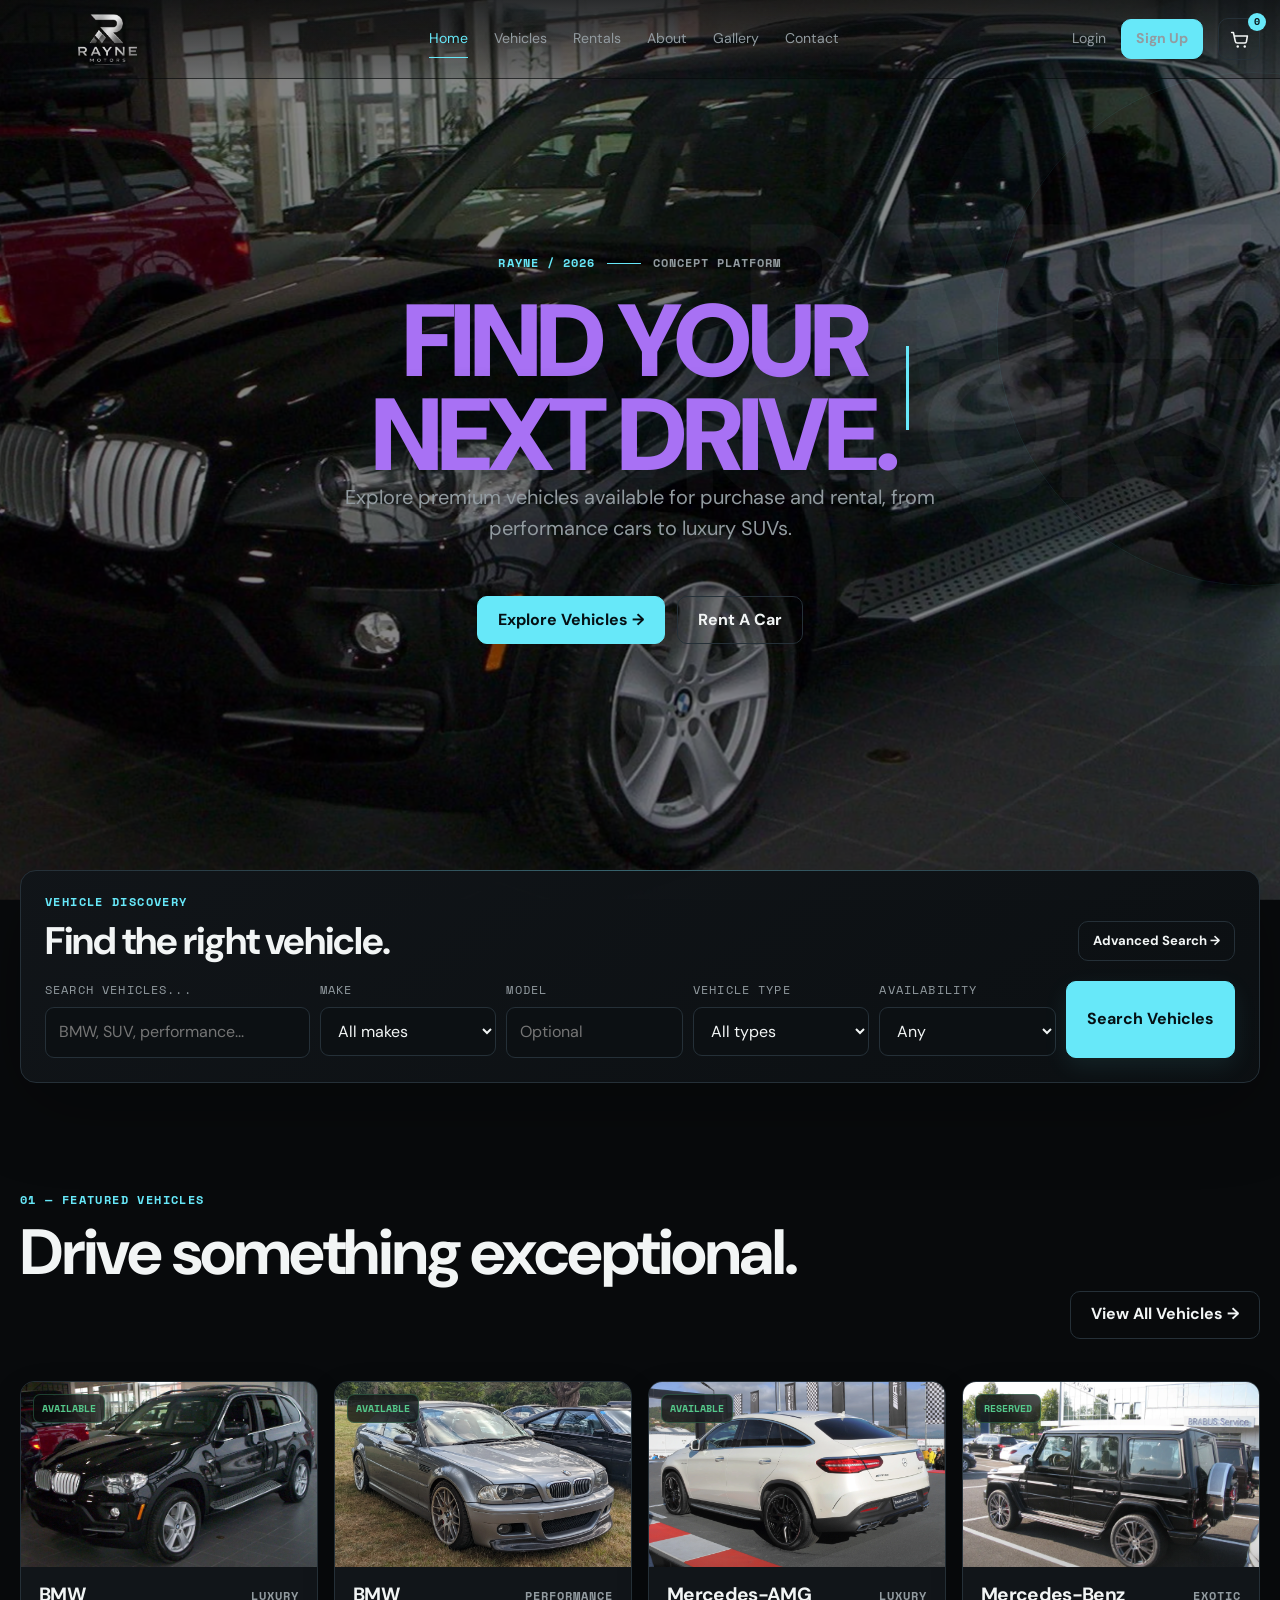
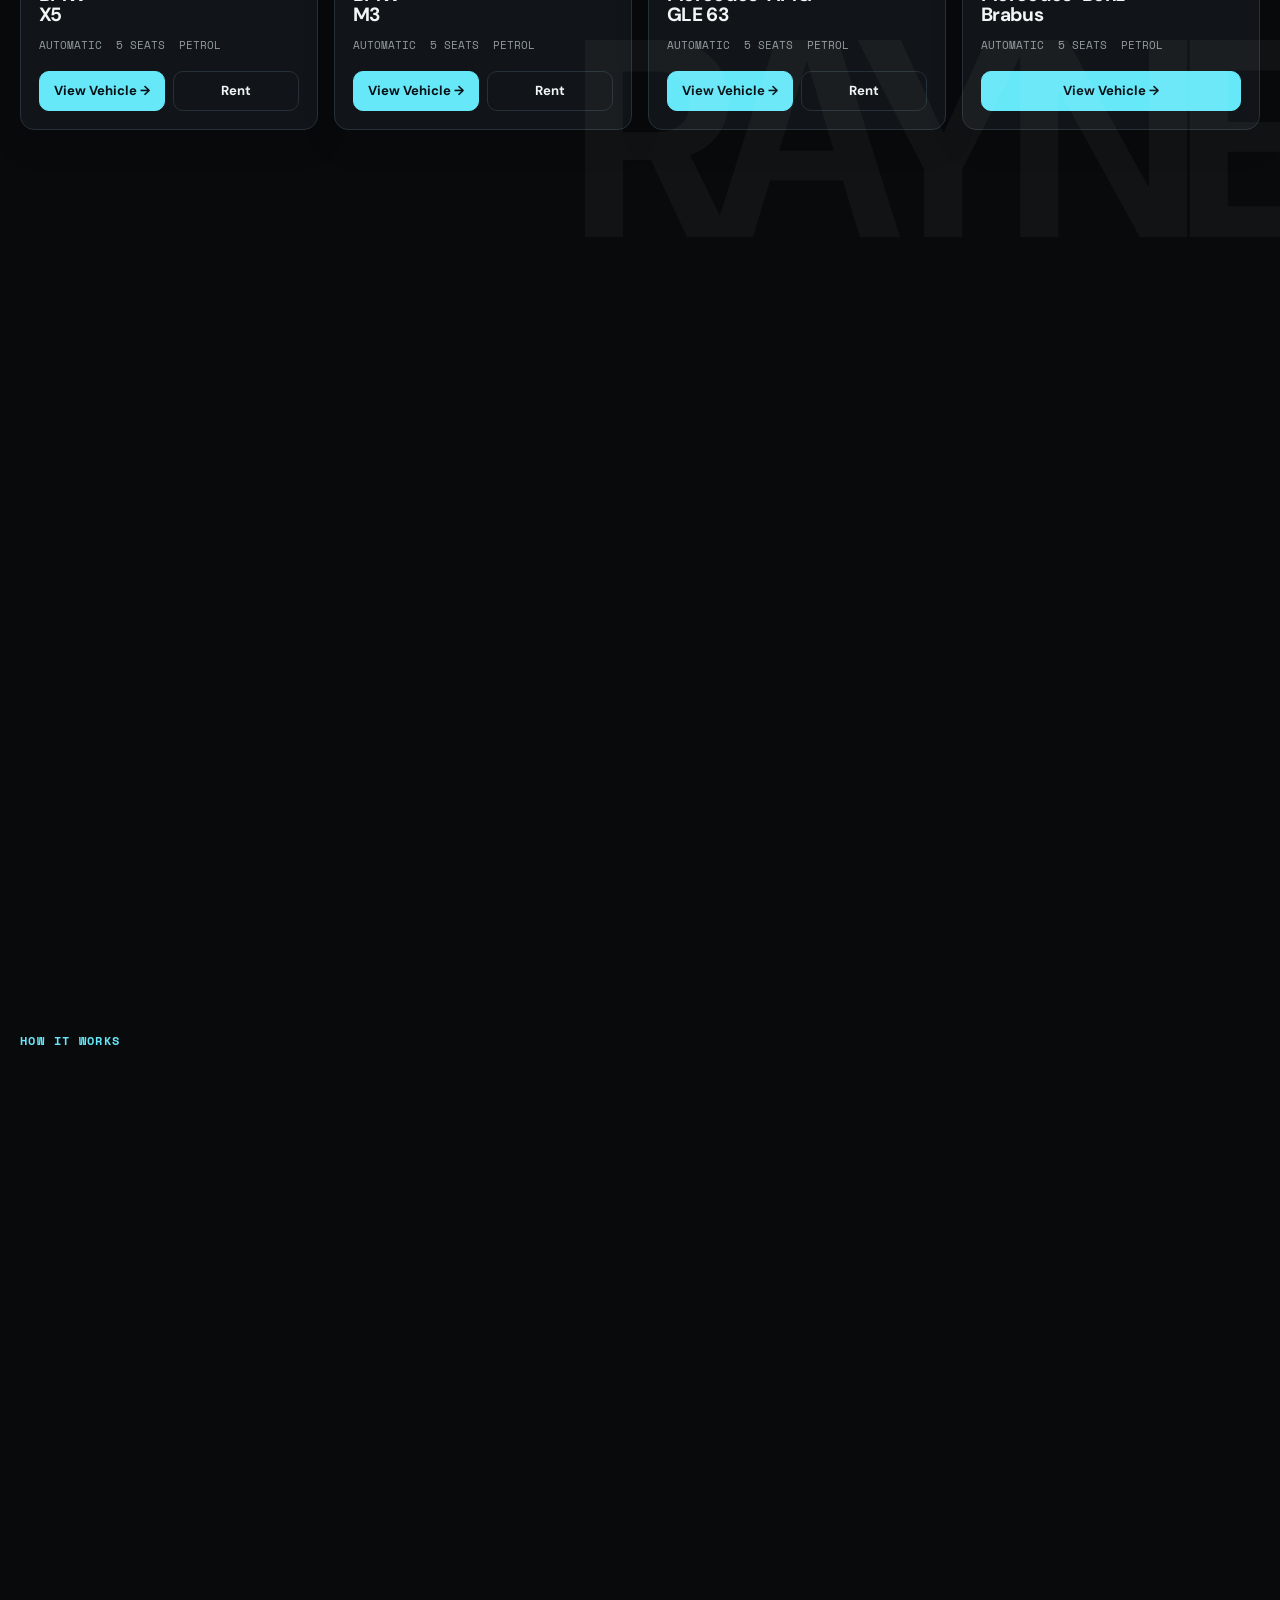
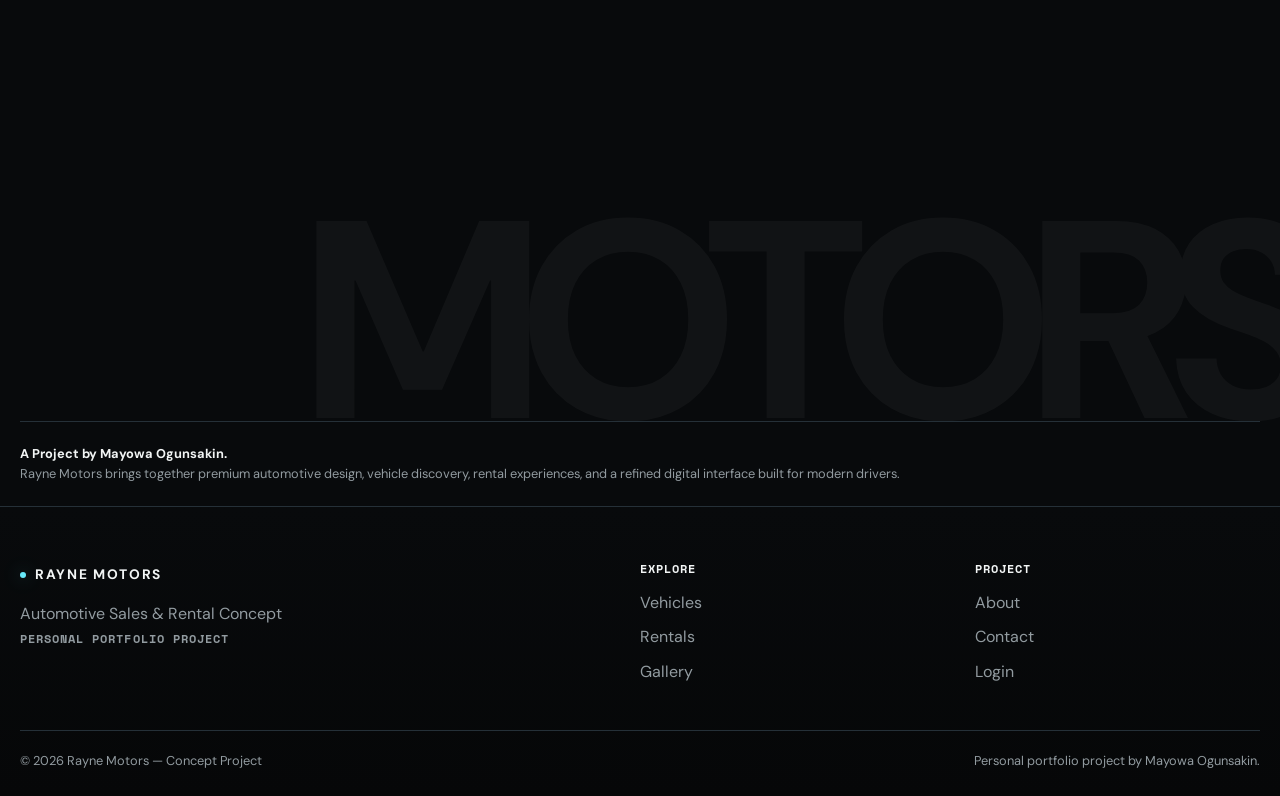
==== commit b34e3909: "Update index.html" ====
--- a/index.html
+++ b/index.html
@@ -1,10 +1,530 @@
-<!doctype html><html lang="en"><head><meta charset="utf-8"><meta name="viewport" content="width=device-width,initial-scale=1"><meta name="description" content="Rayne Motors — premium automotive dealership and rental concept project by Mayowa Ogunsakin."><title>RAYNE MOTORS — Find Your Next Drive</title><link rel="stylesheet" href="css/style.css"></head><body><header class="site-header"><div class="container nav"><a href="index.html" class="brand" aria-label="Rayne Motors home"><img src="assets/images/rayne-motors-logo.png" alt="Rayne Motors"></a><nav class="nav-links" aria-label="Primary"><a data-nav href="index.html">Home</a><a data-nav href="vehicles.html">Vehicles</a><a data-nav href="rentals.html">Rentals</a><a data-nav href="about.html">About</a><a data-nav href="gallery.html">Gallery</a><a data-nav href="contact.html">Contact</a></nav><div class="nav-actions"><a href="login.html">Login</a><a class="btn btn-small btn-primary" href="signup.html">Sign Up</a><button class="icon-btn cart-wrap" data-cart-open aria-label="Open cart"><svg class="cart-icon" viewBox="0 0 24 24" fill="none" xmlns="http://www.w3.org/2000/svg" aria-hidden="true"><path d="M3 4H5L7.2 14.2C7.4 15.2 8.3 16 9.4 16H17.8C18.8 16 19.6 15.4 19.9 14.5L21 8H6" stroke="currentColor" stroke-width="1.8" stroke-linecap="round" stroke-linejoin="round"/><circle cx="10" cy="20" r="1.4" fill="currentColor"/><circle cx="18" cy="20" r="1.4" fill="currentColor"/></svg><span class="cart-count">0</span>
-</button><button class="menu-btn" aria-label="Open menu">☰</button></div></div></header><div class="mobile-drawer"><button class="icon-btn" data-mobile-close aria-label="Close menu" style="position:absolute;right:24px;top:24px">×</button><nav class="mobile-links"><a data-nav href="index.html">Home</a><a data-nav href="vehicles.html">Vehicles</a><a data-nav href="rentals.html">Rentals</a><a data-nav href="about.html">About</a><a data-nav href="gallery.html">Gallery</a><a data-nav href="contact.html">Contact</a><a href="login.html">Login</a></nav><div class="mobile-footer mono">FIND YOUR NEXT DRIVE.</div></div><div class="scrim"></div><main>
-<section class="hero"><div class="hero-media hero-slideshow"><img class="hero-car hero-slide active" src="assets/images/bmw-x5.webp" alt="BMW X5"><img class="hero-car hero-slide" src="assets/images/mercedes-amg-gle.webp" alt="Mercedes AMG GLE"><img class="hero-car hero-slide" src="assets/images/brabus-g.webp" alt="Brabus G"><img class="hero-car hero-slide" src="assets/images/ferrari-roma.webp" alt="Ferrari Roma"><img class="hero-car hero-slide" src="assets/images/bmw-m3.webp" alt="BMW M3">
-</div><div class="container hero-content"><div class="hero-kicker mono"><span>RAYNE / 2026</span><span>CONCEPT PLATFORM</span></div><h1 class="typing-hero"><span id="heroTyping"></span><span class="typing-cursor"></span></h1><p class="lead">Explore premium vehicles available for purchase and rental, from performance cars to luxury SUVs.</p><div class="hero-actions"><a class="btn btn-primary" href="vehicles.html">Explore Vehicles →</a><a class="btn btn-ghost" href="rentals.html">Rent A Car</a></div></div><div class="hero-watermark">RAYNE<br>MOTORS</div></section>
-<div class="container"><section class="search-shell reveal"><div class="section-head" style="margin-bottom:20px"><div><div class="eyebrow mono">VEHICLE DISCOVERY</div><h2 style="font-size:clamp(1.8rem,3vw,3rem);margin:0">Find the right vehicle.</h2></div><a class="btn btn-small btn-ghost" href="vehicles.html">Advanced Search →</a></div><form class="search-grid" action="vehicles.html"><div class="field search-main"><label for="q">Search vehicles...</label><input id="q" name="q" placeholder="BMW, SUV, performance..."></div><div class="field"><label>Make</label><select name="make"><option value="">All makes</option><option>BMW</option><option>Mercedes-AMG</option><option>Mercedes-Benz</option><option>Ferrari</option><option>Ford</option><option>Dodge</option><option>Lexus</option></select></div><div class="field"><label>Model</label><input name="model" placeholder="Optional"></div><div class="field"><label>Vehicle Type</label><select name="type"><option value="">All types</option><option>SUV</option><option>Sedan</option><option>Coupe</option></select></div><div class="field"><label>Availability</label><select name="availability"><option value="">Any</option><option>Available</option><option>Reserved</option><option>Rental Only</option></select></div><button class="btn btn-primary" type="submit">Search Vehicles</button></form></section></div>
-<section class="section"><div class="container"><div class="section-head reveal"><div><div class="eyebrow mono">01 — FEATURED VEHICLES</div><h2>Drive something exceptional.</h2></div><a class="btn btn-ghost" href="vehicles.html">View All Vehicles →</a></div><div class="vehicle-grid" id="homeVehicles"></div></div><div class="watermark">RAYNE</div></section>
-<section class="section section--tight"><div class="container editorial reveal"><div class="editorial-media"><img src="assets/images/rayne-showroom.png" alt="Rayne Motors showroom with a fleet of premium vehicles" style="width:100%;height:100%;object-fit:cover"></div><div class="editorial-copy"><div class="eyebrow mono">MORE THAN A VEHICLE</div><h2>Driven by the journey.</h2><p class="lead">A great automotive experience is about more than the car itself. It is about discovery, confidence, convenience, and the journey that follows.</p><a class="btn btn-primary" href="about.html">Explore The Story →</a></div></div></section>
-<section class="section"><div class="container"><div class="eyebrow mono">HOW IT WORKS</div><h2 class="reveal">A simpler route to your next drive.</h2><div class="steps reveal"><div class="step"><div class="step-number mono">01</div><h3>DISCOVER</h3><p>Browse vehicles by category, make, model, or preference.</p></div><div class="step"><div class="step-number mono">02</div><h3>CHOOSE</h3><p>Explore vehicle details and select the right option.</p></div><div class="step"><div class="step-number mono">03</div><h3>BOOK</h3><p>Submit a rental request or contact Rayne Motors about a vehicle.</p></div></div></div></section>
-<section class="section section--tight"><div class="container"><div class="testimonial reveal"><div class="eyebrow mono">EXPERIENCE CONCEPT / DEMO FEEDBACK</div><div id="quote" class="quote">“A demonstration of how premium automotive browsing could feel when the interface gets out of the way.”</div><div id="quoteMeta" class="quote-meta">Demo Customer 01</div><div class="carousel-controls"><button class="btn btn-small btn-ghost" id="prevQuote">Previous</button><button class="btn btn-small btn-ghost" id="nextQuote">Next</button></div><div class="dots" id="quoteDots"></div></div></div><div class="watermark">MOTORS</div></section>
-</main><div class="container" style="padding:22px 0;border-top:1px solid var(--border);color:var(--muted);font-size:.8rem"><strong style="color:var(--text)">A Project by Mayowa Ogunsakin.</strong><br>Rayne Motors brings together premium automotive design, vehicle discovery, rental experiences, and a refined digital interface built for modern drivers.</br></div><footer class="footer"><div class="container"><div class="footer-grid"><div><a class="logo" href="index.html">RAYNE MOTORS</a><p class="muted" style="max-width:400px;margin-top:15px">Automotive Sales & Rental Concept<br><span class="mono">Personal Portfolio Project</span></p></div><div><div class="mono">Explore</div><div class="footer-links" style="margin-top:15px"><a href="vehicles.html">Vehicles</a><a href="rentals.html">Rentals</a><a href="gallery.html">Gallery</a></div></div><div><div class="mono">Project</div><div class="footer-links" style="margin-top:15px"><a href="about.html">About</a><a href="contact.html">Contact</a><a href="login.html">Login</a></div></div></div><div class="footer-bottom"><div>© 2026 Rayne Motors — Concept Project</div><div>Personal portfolio project by Mayowa Ogunsakin.</div></div></div></footer><aside class="cart-drawer" aria-label="Shopping cart"><div class="cart-head"><strong>Your Selection</strong><button class="icon-btn" data-close aria-label="Close cart">×</button></div><div class="cart-items"></div><div class="cart-foot"><p class="muted" style="margin-bottom:14px">Pricing is intentionally omitted. Use the next step to submit a demo request or contact enquiry.</p><div style="display:flex;gap:8px"><button class="btn btn-ghost" data-clear-cart onclick="RayneCart.clear()">Clear</button><a class="btn btn-primary" href="rentals.html">Request Booking</a></div></div></aside><script src="js/data.js"></script><script src="js/main.js"></script><script src="js/cart.js"></script><script>document.addEventListener("DOMContentLoaded",()=>{const g=document.querySelector("#homeVehicles");const featured=RAYNE_VEHICLES.slice(0,4);g.innerHTML=featured.map(v=>`<article class="vehicle-card reveal visible"><div class="vehicle-image"><img src="${RAYNE_IMG(v.id)}" alt="${v.brand} ${v.model} concept vehicle visual"><span class="badge available">${v.availability}</span></div><div class="card-body"><div class="card-title"><h3>${v.brand}<br>${v.model}</h3><span class="mono">${v.category}</span></div><div class="card-meta"><span>${v.transmission}</span><span>${v.seats} Seats</span><span>${v.fuel}</span></div><div class="card-actions"><a class="btn btn-small btn-primary" href="vehicle.html?id=${v.id}">View Vehicle →</a>${v.rentalAvailable?`<a class="btn btn-small btn-ghost" href="rentals.html?vehicle=${v.id}">Rent</a>`:""}</div></div></article>`).join("");const q=[["“A demonstration of how premium automotive browsing could feel when the interface gets out of the way.”","Demo Customer 01"],["“The concept makes discovery, filtering and rental requests feel like one continuous journey.”","Demo Customer 02"],["“A clean portfolio example of an automotive product experience.”","Demo Customer 03"]];let i=0;const text=document.querySelector("#quote"),meta=document.querySelector("#quoteMeta"),dots=document.querySelector("#quoteDots");dots.innerHTML=q.map((_,n)=>`<button class="dot ${n===0?"active":""}" aria-label="Go to feedback ${n+1}" data-dot="${n}"></button>`).join("");function show(n){i=(n+q.length)%q.length;text.style.opacity=0;meta.style.opacity=0;setTimeout(()=>{text.textContent=q[i][0];meta.textContent=q[i][1];text.style.opacity=1;meta.style.opacity=1;dots.querySelectorAll(".dot").forEach((d,k)=>d.classList.toggle("active",k===i))},220)}document.querySelector("#prevQuote").onclick=()=>show(i-1);document.querySelector("#nextQuote").onclick=()=>show(i+1);dots.onclick=e=>{if(e.target.dataset.dot)show(+e.target.dataset.dot)}})</script></body></html>
+<!doctype html>
+<html lang="en">
+<head>
+    <meta charset="utf-8">
+    <meta name="viewport" content="width=device-width,initial-scale=1">
+    <meta name="description" content="Rayne Motors — premium automotive dealership and rental concept project by Mayowa Ogunsakin.">
+    <title>RAYNE MOTORS — Find Your Next Drive</title>
+    <link rel="stylesheet" href="css/style.css">
+</head>
+
+<body>
+    <header class="site-header">
+        <div class="container nav">
+            <a href="index.html" class="brand" aria-label="Rayne Motors home">
+                <img src="assets/images/rayne-motors-logo.png" alt="Rayne Motors">
+            </a>
+
+            <nav class="nav-links" aria-label="Primary">
+                <a data-nav href="index.html">Home</a>
+                <a data-nav href="vehicles.html">Vehicles</a>
+                <a data-nav href="rentals.html">Rentals</a>
+                <a data-nav href="about.html">About</a>
+                <a data-nav href="gallery.html">Gallery</a>
+                <a data-nav href="contact.html">Contact</a>
+            </nav>
+
+            <div class="nav-actions">
+                <a href="login.html">Login</a>
+                <a class="btn btn-small btn-primary" href="signup.html">Sign Up</a>
+
+                <button class="icon-btn cart-wrap" data-cart-open aria-label="Open cart">
+                    <svg class="cart-icon" viewBox="0 0 24 24" fill="none"
+                        xmlns="http://www.w3.org/2000/svg" aria-hidden="true">
+                        <path
+                            d="M3 4H5L7.2 14.2C7.4 15.2 8.3 16 9.4 16H17.8C18.8 16 19.6 15.4 19.9 14.5L21 8H6"
+                            stroke="currentColor"
+                            stroke-width="1.8"
+                            stroke-linecap="round"
+                            stroke-linejoin="round"
+                        />
+                        <circle cx="10" cy="20" r="1.4" fill="currentColor"/>
+                        <circle cx="18" cy="20" r="1.4" fill="currentColor"/>
+                    </svg>
+
+                    <span class="cart-count">0</span>
+                </button>
+
+                <button class="menu-btn" aria-label="Open menu">☰</button>
+            </div>
+        </div>
+    </header>
+
+    <div class="mobile-drawer">
+        <button
+            class="icon-btn"
+            data-mobile-close
+            aria-label="Close menu"
+            style="position:absolute;right:24px;top:24px"
+        >
+            ×
+        </button>
+
+        <nav class="mobile-links">
+            <a data-nav href="index.html">Home</a>
+            <a data-nav href="vehicles.html">Vehicles</a>
+            <a data-nav href="rentals.html">Rentals</a>
+            <a data-nav href="about.html">About</a>
+            <a data-nav href="gallery.html">Gallery</a>
+            <a data-nav href="contact.html">Contact</a>
+            <a href="login.html">Login</a>
+        </nav>
+
+        <div class="mobile-footer mono">FIND YOUR NEXT DRIVE.</div>
+    </div>
+
+    <div class="scrim"></div>
+
+    <main>
+        <section class="hero">
+            <div class="hero-media hero-slideshow">
+                <img
+                    class="hero-car hero-slide active"
+                    src="assets/images/bmw-x5.webp"
+                    alt="BMW X5"
+                >
+                <img
+                    class="hero-car hero-slide"
+                    src="assets/images/mercedes-amg-gle.webp"
+                    alt="Mercedes AMG GLE"
+                >
+                <img
+                    class="hero-car hero-slide"
+                    src="assets/images/brabus-g.webp"
+                    alt="Brabus G"
+                >
+                <img
+                    class="hero-car hero-slide"
+                    src="assets/images/ferrari-roma.webp"
+                    alt="Ferrari Roma"
+                >
+                <img
+                    class="hero-car hero-slide"
+                    src="assets/images/bmw-m3.webp"
+                    alt="BMW M3"
+                >
+            </div>
+
+            <div class="container hero-content">
+                <div class="hero-kicker mono">
+                    <span>RAYNE / 2026</span>
+                    <span>CONCEPT PLATFORM</span>
+                </div>
+
+                <h1 class="typing-hero">
+                    <span id="heroTyping"></span>
+                    <span class="typing-cursor"></span>
+                </h1>
+
+                <p class="lead">
+                    Explore premium vehicles available for purchase and rental,
+                    from performance cars to luxury SUVs.
+                </p>
+
+                <div class="hero-actions">
+                    <a class="btn btn-primary" href="vehicles.html">
+                        Explore Vehicles →
+                    </a>
+                    <a class="btn btn-ghost" href="rentals.html">
+                        Rent A Car
+                    </a>
+                </div>
+            </div>
+
+            <div class="hero-watermark">
+                RAYNE<br>
+                MOTORS
+            </div>
+        </section>
+
+        <div class="container">
+            <section class="search-shell reveal">
+                <div class="section-head" style="margin-bottom:20px">
+                    <div>
+                        <div class="eyebrow mono">VEHICLE DISCOVERY</div>
+                        <h2 style="font-size:clamp(1.8rem,3vw,3rem);margin:0">
+                            Find the right vehicle.
+                        </h2>
+                    </div>
+
+                    <a class="btn btn-small btn-ghost" href="vehicles.html">
+                        Advanced Search →
+                    </a>
+                </div>
+
+                <form class="search-grid" action="vehicles.html">
+                    <div class="field search-main">
+                        <label for="q">Search vehicles...</label>
+                        <input
+                            id="q"
+                            name="q"
+                            placeholder="BMW, SUV, performance..."
+                        >
+                    </div>
+
+                    <div class="field">
+                        <label>Make</label>
+                        <select name="make">
+                            <option value="">All makes</option>
+                            <option>BMW</option>
+                            <option>Mercedes-AMG</option>
+                            <option>Mercedes-Benz</option>
+                            <option>Ferrari</option>
+                            <option>Ford</option>
+                            <option>Dodge</option>
+                            <option>Lexus</option>
+                        </select>
+                    </div>
+
+                    <div class="field">
+                        <label>Model</label>
+                        <input name="model" placeholder="Optional">
+                    </div>
+
+                    <div class="field">
+                        <label>Vehicle Type</label>
+                        <select name="type">
+                            <option value="">All types</option>
+                            <option>SUV</option>
+                            <option>Sedan</option>
+                            <option>Coupe</option>
+                        </select>
+                    </div>
+
+                    <div class="field">
+                        <label>Availability</label>
+                        <select name="availability">
+                            <option value="">Any</option>
+                            <option>Available</option>
+                            <option>Reserved</option>
+                            <option>Rental Only</option>
+                        </select>
+                    </div>
+
+                    <button class="btn btn-primary" type="submit">
+                        Search Vehicles
+                    </button>
+                </form>
+            </section>
+        </div>
+
+        <section class="section">
+            <div class="container">
+                <div class="section-head reveal">
+                    <div>
+                        <div class="eyebrow mono">01 — FEATURED VEHICLES</div>
+                        <h2>Drive something exceptional.</h2>
+                    </div>
+
+                    <a class="btn btn-ghost" href="vehicles.html">
+                        View All Vehicles →
+                    </a>
+                </div>
+
+                <div class="vehicle-grid" id="homeVehicles"></div>
+            </div>
+
+            <div class="watermark">RAYNE</div>
+        </section>
+
+        <section class="section section--tight">
+            <div class="container editorial reveal">
+                <div class="editorial-media">
+                    <img
+                        src="assets/images/rayne-showroom.png"
+                        alt="Rayne Motors showroom with a fleet of premium vehicles"
+                        style="width:100%;height:100%;object-fit:cover"
+                    >
+                </div>
+
+                <div class="editorial-copy">
+                    <div class="eyebrow mono">MORE THAN A VEHICLE</div>
+                    <h2>Driven by the journey.</h2>
+
+                    <p class="lead">
+                        A great automotive experience is about more than the car itself.
+                        It is about discovery, confidence, convenience, and the journey that follows.
+                    </p>
+
+                    <a class="btn btn-primary" href="about.html">
+                        Explore The Story →
+                    </a>
+                </div>
+            </div>
+        </section>
+
+        <section class="section">
+            <div class="container">
+                <div class="eyebrow mono">HOW IT WORKS</div>
+                <h2 class="reveal">A simpler route to your next drive.</h2>
+
+                <div class="steps reveal">
+                    <div class="step">
+                        <div class="step-number mono">01</div>
+                        <h3>DISCOVER</h3>
+                        <p>
+                            Browse vehicles by category, make, model, or preference.
+                        </p>
+                    </div>
+
+                    <div class="step">
+                        <div class="step-number mono">02</div>
+                        <h3>CHOOSE</h3>
+                        <p>
+                            Explore vehicle details and select the right option.
+                        </p>
+                    </div>
+
+                    <div class="step">
+                        <div class="step-number mono">03</div>
+                        <h3>BOOK</h3>
+                        <p>
+                            Submit a rental request or contact Rayne Motors about a vehicle.
+                        </p>
+                    </div>
+                </div>
+            </div>
+        </section>
+
+        <section class="section section--tight">
+            <div class="container">
+                <div class="testimonial reveal">
+                    <div class="eyebrow mono">
+                        EXPERIENCE CONCEPT / DEMO FEEDBACK
+                    </div>
+
+                    <div id="quote" class="quote">
+                        “A demonstration of how premium automotive browsing could feel when the interface gets out of the way.”
+                    </div>
+
+                    <div id="quoteMeta" class="quote-meta">
+                        Demo Customer 01
+                    </div>
+
+                    <div class="carousel-controls">
+                        <button class="btn btn-small btn-ghost" id="prevQuote">
+                            Previous
+                        </button>
+                        <button class="btn btn-small btn-ghost" id="nextQuote">
+                            Next
+                        </button>
+                    </div>
+
+                    <div class="dots" id="quoteDots"></div>
+                </div>
+            </div>
+
+            <div class="watermark">MOTORS</div>
+        </section>
+    </main>
+
+    <div
+        class="container"
+        style="padding:22px 0;border-top:1px solid var(--border);color:var(--muted);font-size:.8rem"
+    >
+        <strong style="color:var(--text)">
+            A Project by Mayowa Ogunsakin.
+        </strong>
+        <br>
+        Rayne Motors brings together premium automotive design, vehicle discovery,
+        rental experiences, and a refined digital interface built for modern drivers.
+        </br>
+    </div>
+
+    <footer class="footer">
+        <div class="container">
+            <div class="footer-grid">
+                <div>
+                    <a class="logo" href="index.html">RAYNE MOTORS</a>
+
+                    <p class="muted" style="max-width:400px;margin-top:15px">
+                        Automotive Sales & Rental Concept<br>
+                        <span class="mono">Personal Portfolio Project</span>
+                    </p>
+                </div>
+
+                <div>
+                    <div class="mono">Explore</div>
+
+                    <div class="footer-links" style="margin-top:15px">
+                        <a href="vehicles.html">Vehicles</a>
+                        <a href="rentals.html">Rentals</a>
+                        <a href="gallery.html">Gallery</a>
+                    </div>
+                </div>
+
+                <div>
+                    <div class="mono">Project</div>
+
+                    <div class="footer-links" style="margin-top:15px">
+                        <a href="about.html">About</a>
+                        <a href="contact.html">Contact</a>
+                        <a href="login.html">Login</a>
+                    </div>
+                </div>
+            </div>
+
+            <div class="footer-bottom">
+                <div>© 2026 Rayne Motors — Concept Project</div>
+                <div>Personal portfolio project by Mayowa Ogunsakin.</div>
+            </div>
+        </div>
+    </footer>
+
+    <aside class="cart-drawer" aria-label="Shopping cart">
+        <div class="cart-head">
+            <strong>Your Selection</strong>
+
+            <button class="icon-btn" data-close aria-label="Close cart">
+                ×
+            </button>
+        </div>
+
+        <div class="cart-items"></div>
+
+        <div class="cart-foot">
+            <p class="muted" style="margin-bottom:14px">
+                Pricing is intentionally omitted. Use the next step to submit
+                a demo request or contact enquiry.
+            </p>
+
+            <div style="display:flex;gap:8px">
+                <button
+                    class="btn btn-ghost"
+                    data-clear-cart
+                    onclick="RayneCart.clear()"
+                >
+                    Clear
+                </button>
+
+                <a class="btn btn-primary" href="rentals.html">
+                    Request Booking
+                </a>
+            </div>
+        </div>
+    </aside>
+
+    <script src="js/data.js"></script>
+    <script src="js/main.js"></script>
+    <script src="js/cart.js"></script>
+
+    <script>
+        document.addEventListener("DOMContentLoaded", () => {
+            const g = document.querySelector("#homeVehicles");
+            const featured = RAYNE_VEHICLES.slice(0, 4);
+
+            g.innerHTML = featured.map(v => `
+                <article class="vehicle-card reveal visible">
+                    <div class="vehicle-image">
+                        <img
+                            src="${RAYNE_IMG(v.id)}"
+                            alt="${v.brand} ${v.model} concept vehicle visual"
+                        >
+                        <span class="badge available">
+                            ${v.availability}
+                        </span>
+                    </div>
+
+                    <div class="card-body">
+                        <div class="card-title">
+                            <h3>
+                                ${v.brand}<br>
+                                ${v.model}
+                            </h3>
+
+                            <span class="mono">
+                                ${v.category}
+                            </span>
+                        </div>
+
+                        <div class="card-meta">
+                            <span>${v.transmission}</span>
+                            <span>${v.seats} Seats</span>
+                            <span>${v.fuel}</span>
+                        </div>
+
+                        <div class="card-actions">
+                            <a
+                                class="btn btn-small btn-primary"
+                                href="vehicle.html?id=${v.id}"
+                            >
+                                View Vehicle →
+                            </a>
+
+                            ${
+                                v.rentalAvailable
+                                    ? `
+                                        <a
+                                            class="btn btn-small btn-ghost"
+                                            href="rentals.html?vehicle=${v.id}"
+                                        >
+                                            Rent
+                                        </a>
+                                    `
+                                    : ""
+                            }
+                        </div>
+                    </div>
+                </article>
+            `).join("");
+
+            const q = [
+                [
+                    "“A demonstration of how premium automotive browsing could feel when the interface gets out of the way.”",
+                    "Demo Customer 01"
+                ],
+                [
+                    "“The concept makes discovery, filtering and rental requests feel like one continuous journey.”",
+                    "Demo Customer 02"
+                ],
+                [
+                    "“A clean portfolio example of an automotive product experience.”",
+                    "Demo Customer 03"
+                ]
+            ];
+
+            let i = 0;
+
+            const text = document.querySelector("#quote");
+            const meta = document.querySelector("#quoteMeta");
+            const dots = document.querySelector("#quoteDots");
+
+            dots.innerHTML = q.map((_, n) => `
+                <button
+                    class="dot ${n === 0 ? "active" : ""}"
+                    aria-label="Go to feedback ${n + 1}"
+                    data-dot="${n}"
+                ></button>
+            `).join("");
+
+            function show(n) {
+                i = (n + q.length) % q.length;
+
+                text.style.opacity = 0;
+                meta.style.opacity = 0;
+
+                setTimeout(() => {
+                    text.textContent = q[i][0];
+                    meta.textContent = q[i][1];
+
+                    text.style.opacity = 1;
+                    meta.style.opacity = 1;
+
+                    dots.querySelectorAll(".dot").forEach((d, k) => {
+                        d.classList.toggle("active", k === i);
+                    });
+                }, 220);
+            }
+
+            document.querySelector("#prevQuote").onclick = () => show(i - 1);
+            document.querySelector("#nextQuote").onclick = () => show(i + 1);
+
+            dots.onclick = e => {
+                if (e.target.dataset.dot) {
+                    show(+e.target.dataset.dot);
+                }
+            };
+        });
+    </script>
+</body>
+</html>
--- a/css/style.css
+++ b/css/style.css
@@ -44,6 +44,24 @@
 .cart-count{min-width:18px;height:18px;padding:0 5px;border-radius:20px;background:var(--accent);color:#061015;font:700 10px/18px "Space Mono";position:absolute;top:-6px;right:-7px;text-align:center}
 .cart-wrap{position:relative}
 .menu-btn{display:none}
+.cart-icon {
+  width: 21px;
+  height: 21px;
+  display: block;
+  color: var(--text);
+  transition:
+    color .25s var(--ease),
+    transform .25s var(--ease);
+}
+
+.cart-wrap:hover .cart-icon {
+  color: var(--accent);
+  transform: translateY(-1px);
+}
+
+.cart-wrap:active .cart-icon {
+  transform: scale(.92);
+}
 .btn{border:1px solid var(--border);background:transparent;color:var(--text);min-height:48px;padding:0 20px;border-radius:10px;display:inline-flex;align-items:center;justify-content:center;gap:10px;font-weight:700;transition:.25s var(--ease)}
 .btn:hover{transform:translateY(-2px);border-color:#40515a}
 .btn-primary{background:var(--accent);border-color:var(--accent);color:#051014}
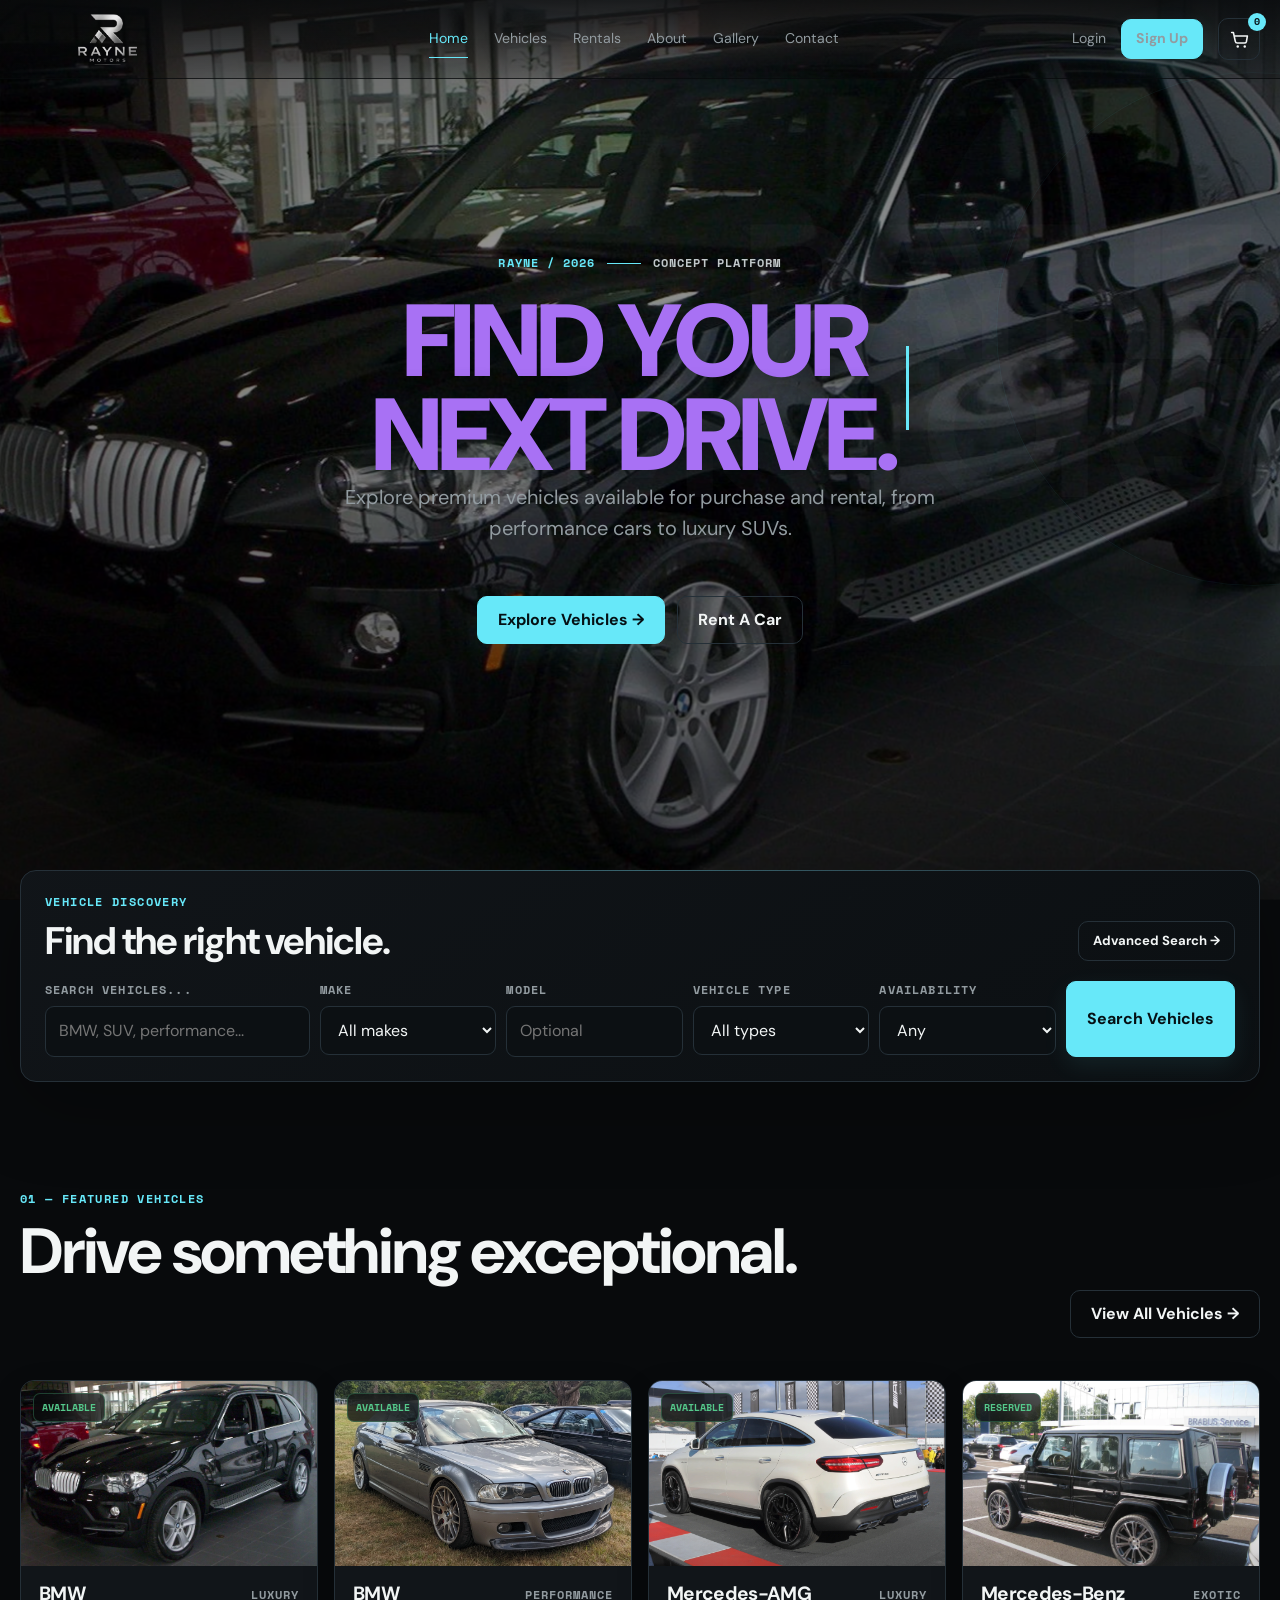
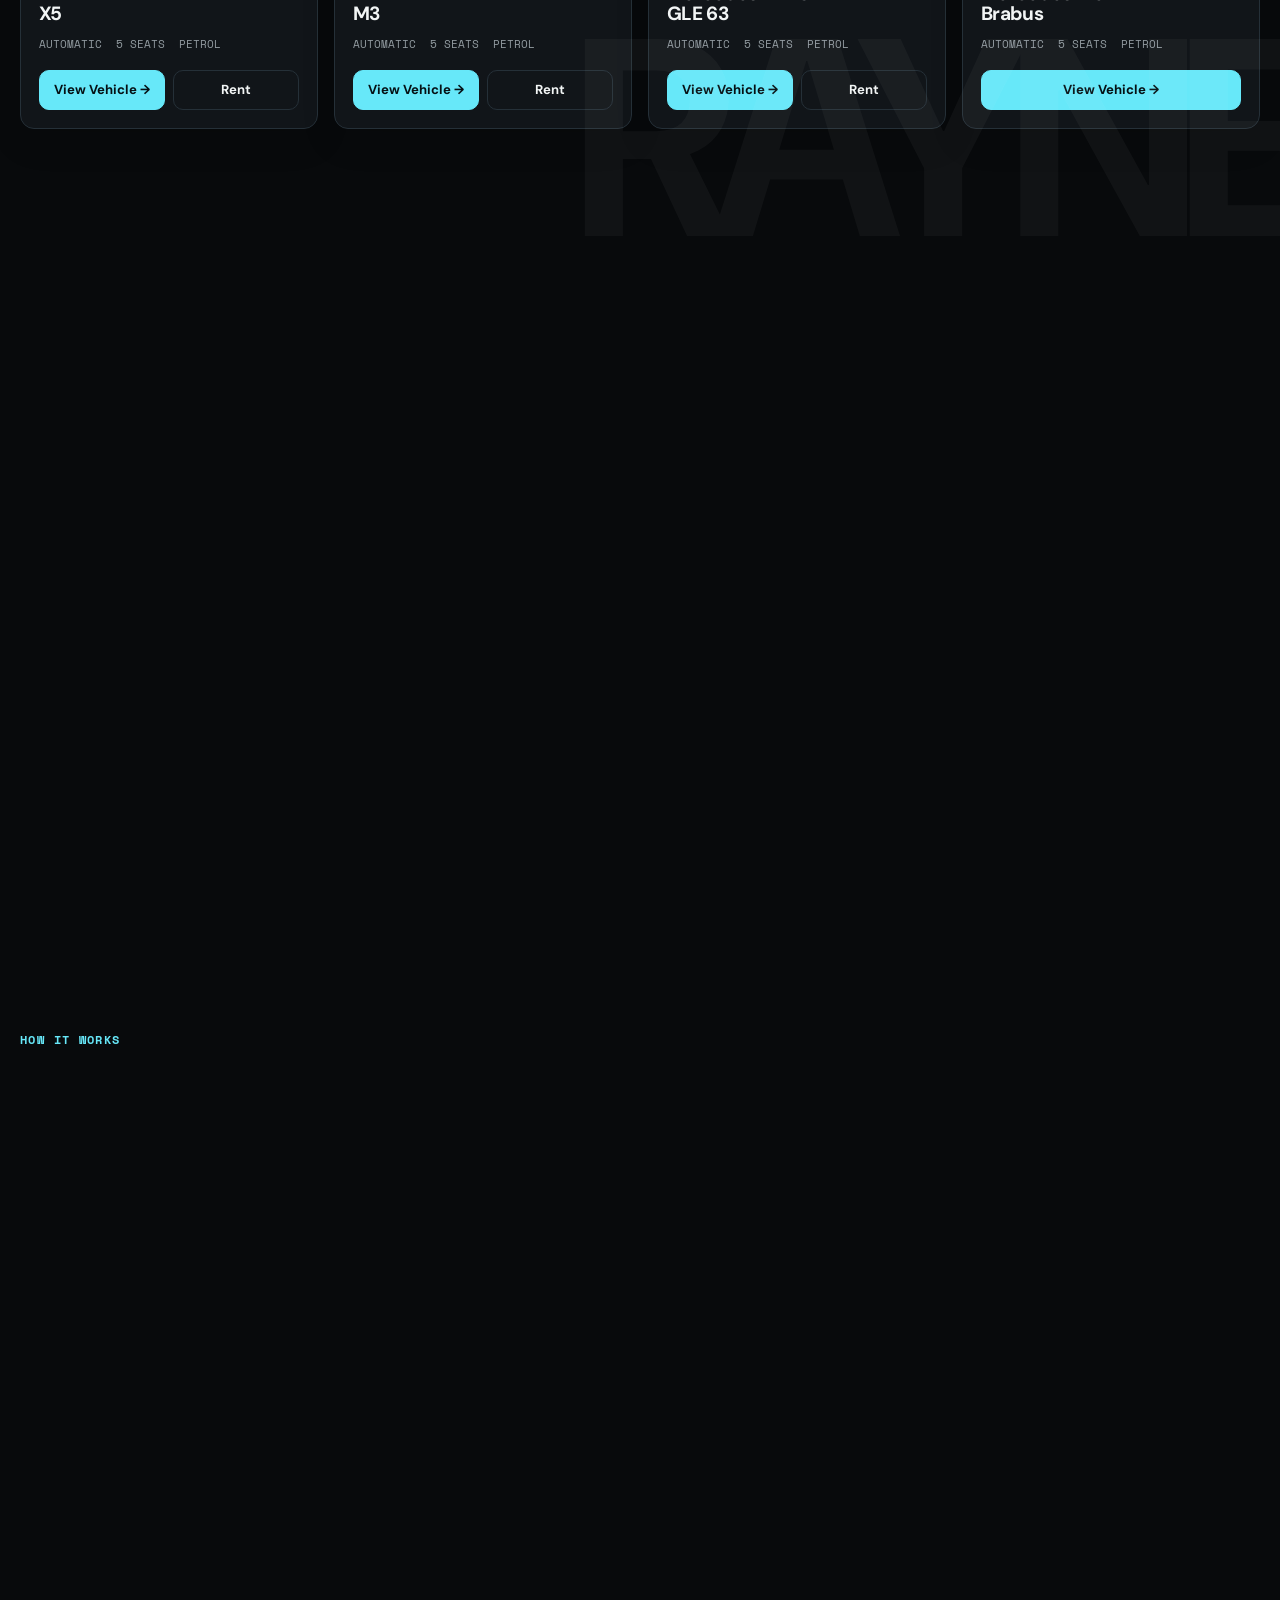
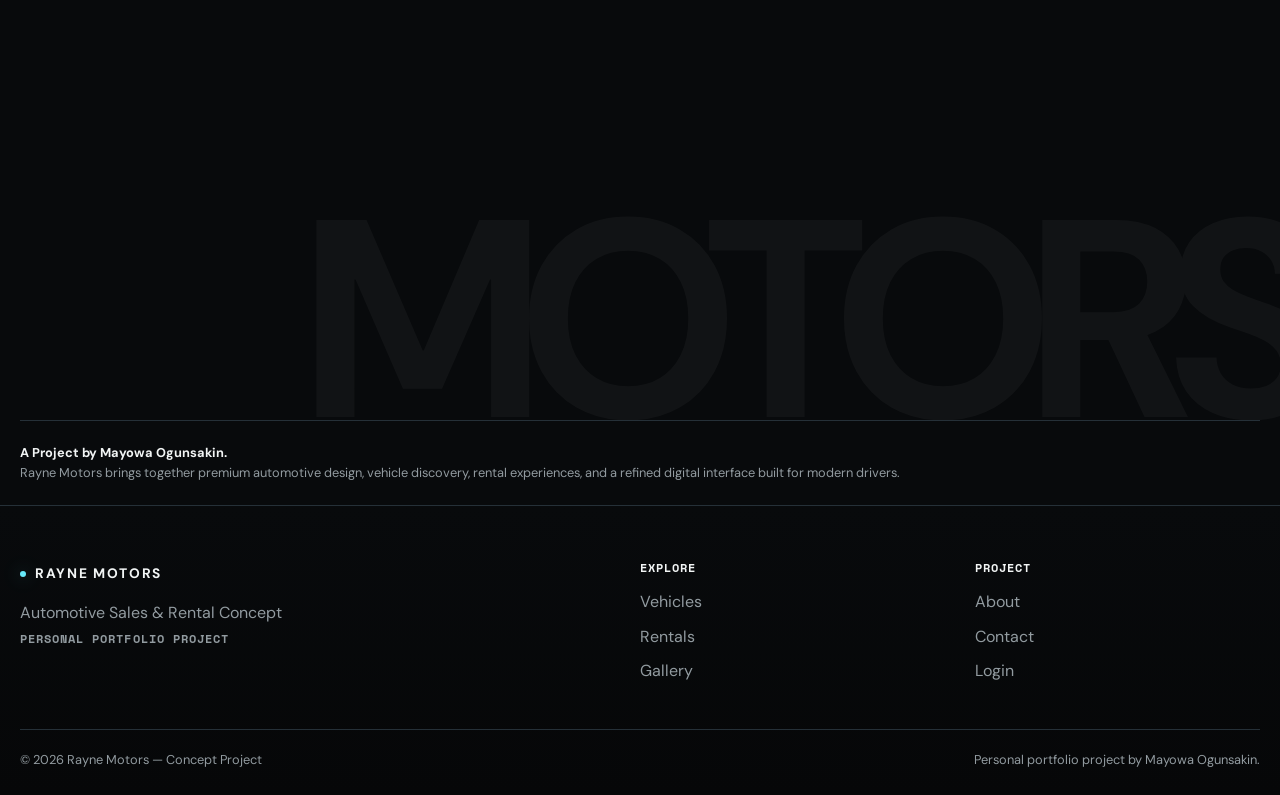
==== commit 97f15d59: "Update index.html" ====
--- a/index.html
+++ b/index.html
@@ -79,27 +79,27 @@
         <section class="hero">
             <div class="hero-media hero-slideshow">
                 <img
-                    class="hero-car hero-slide active"
+                    class="hero-slide active"
                     src="assets/images/bmw-x5.webp"
                     alt="BMW X5"
                 >
                 <img
-                    class="hero-car hero-slide"
+                    class="hero-slide"
                     src="assets/images/mercedes-amg-gle.webp"
                     alt="Mercedes AMG GLE"
                 >
                 <img
-                    class="hero-car hero-slide"
+                    class="hero-slide"
                     src="assets/images/brabus-g.webp"
                     alt="Brabus G"
                 >
                 <img
-                    class="hero-car hero-slide"
+                    class="hero-slide"
                     src="assets/images/ferrari-roma.webp"
                     alt="Ferrari Roma"
                 >
                 <img
-                    class="hero-car hero-slide"
+                    class="hero-slide"
                     src="assets/images/bmw-m3.webp"
                     alt="BMW M3"
                 >
--- a/css/style.css
+++ b/css/style.css
@@ -1,1512 +1,298 @@
-
 @import url('https://fonts.googleapis.com/css2?family=DM+Sans:wght@400;500;600;700&family=Space+Mono:wght@400;700&display=swap');
 
-:root{
-  --bg:#080A0C; --surface:#111519; --elevated:#171D21; --text:#F2F5F5;
-  --muted:#929BA0; --accent:#67E8F9; --accent-dark:#164E63; --border:#253038;
-  --success:#55c98b; --error:#ef6a6a; --radius:14px; --max:1440px;
-  --ease:cubic-bezier(.22,.8,.2,1);
-}
-*{box-sizing:border-box}
-html{scroll-behavior:smooth}
-body{margin:0;background:var(--bg);color:var(--text);font-family:"DM Sans",system-ui,sans-serif;line-height:1.55}
-body.drawer-open{overflow:hidden}
-a{color:inherit;text-decoration:none}
-button,input,select,textarea{font:inherit}
-button{cursor:pointer}
-img{display:block;max-width:100%}
-::selection{background:var(--accent);color:#031014}
-:focus-visible{outline:2px solid var(--accent);outline-offset:3px}
-.container{width:min(calc(100% - 40px),var(--max));margin:auto}
-.mono{font:700 .72rem/1.2 "Space Mono",monospace;letter-spacing:.09em;text-transform:uppercase}
-.eyebrow{color:var(--accent);margin-bottom:12px}
-h1,h2,h3,p{margin-top:0}
-h1,h2,h3{line-height:1.05;letter-spacing:-.035em}
-h1{font-size:clamp(3.4rem,8vw,8.2rem);max-width:950px;margin-bottom:22px}
-h2{font-size:clamp(2.3rem,5vw,5.3rem);max-width:900px}
-h3{font-size:1.45rem}
-.lead{font-size:clamp(1rem,1.6vw,1.25rem);color:var(--muted);max-width:680px}
-.muted{color:var(--muted)}
-.section{padding:110px 0;position:relative;overflow:hidden}
-.section--tight{padding:72px 0}
-.section-head{display:flex;justify-content:space-between;gap:30px;align-items:end;margin-bottom:42px}
-.watermark{position:absolute;inset:auto -2vw 0 auto;font-size:clamp(7rem,22vw,20rem);font-weight:700;line-height:.7;letter-spacing:-.08em;color:#fff;opacity:.035;pointer-events:none;white-space:nowrap}
-.site-header{position:fixed;top:0;left:0;right:0;z-index:50;border-bottom:1px solid transparent;transition:.35s var(--ease);background:rgba(8,10,12,.22)}
-.site-header.scrolled{background:rgba(8,10,12,.82);border-color:var(--border);backdrop-filter:blur(18px)}
-.nav{height:78px;display:flex;align-items:center;gap:34px}
-.logo{font-weight:700;letter-spacing:.12em;font-size:.86rem;white-space:nowrap}
-.nav-links{display:flex;align-items:center;gap:26px;margin:auto}
-.nav-links a,.nav-actions a{font-size:.88rem;color:var(--muted);transition:.2s}
-.nav-links a:hover,.nav-links a.active,.nav-actions a:hover{color:var(--text)}
-.nav-links a.active{color:var(--accent)}
-.nav-actions{display:flex;align-items:center;gap:15px}
-.icon-btn,.menu-btn{width:42px;height:42px;border:1px solid var(--border);background:transparent;color:var(--text);display:grid;place-items:center;border-radius:10px}
-.cart-count{min-width:18px;height:18px;padding:0 5px;border-radius:20px;background:var(--accent);color:#061015;font:700 10px/18px "Space Mono";position:absolute;top:-6px;right:-7px;text-align:center}
-.cart-wrap{position:relative}
-.menu-btn{display:none}
-.cart-icon {
-  width: 21px;
-  height: 21px;
+/* =========================================================
+   VARIABLES
+   ========================================================= */
+
+:root {
+  --bg: #080A0C;
+  --surface: #111519;
+  --elevated: #171D21;
+  --text: #F2F5F5;
+  --muted: #929BA0;
+  --accent: #67E8F9;
+  --accent-dark: #164E63;
+  --border: #253038;
+  --success: #55c98b;
+  --error: #ef6a6a;
+  --radius: 14px;
+  --max: 1440px;
+  --ease: cubic-bezier(.22, .8, .2, 1);
+
+  --accent-soft: rgba(103, 232, 249, .08);
+  --accent-line: rgba(103, 232, 249, .28);
+  --shadow-soft: 0 24px 80px rgba(0, 0, 0, .28);
+}
+
+/* =========================================================
+   RESET / GLOBAL
+   ========================================================= */
+
+* {
+  box-sizing: border-box;
+}
+
+html {
+  scroll-behavior: smooth;
+}
+
+body {
+  margin: 0;
+  background: var(--bg);
+  color: var(--text);
+  font-family: "DM Sans", system-ui, sans-serif;
+  line-height: 1.55;
+}
+
+body.drawer-open {
+  overflow: hidden;
+}
+
+a {
+  color: inherit;
+  text-decoration: none;
+}
+
+button,
+input,
+select,
+textarea {
+  font: inherit;
+}
+
+button {
+  cursor: pointer;
+}
+
+img {
   display: block;
+  max-width: 100%;
+}
+
+::selection {
+  background: var(--accent);
+  color: #031014;
+}
+
+:focus-visible {
+  outline: 2px solid var(--accent);
+  outline-offset: 3px;
+}
+
+/* =========================================================
+   LAYOUT
+   ========================================================= */
+
+.container {
+  width: min(calc(100% - 40px), var(--max));
+  margin: auto;
+}
+
+.section {
+  position: relative;
+  padding: 110px 0;
+  overflow: hidden;
+}
+
+.section--tight {
+  padding: 72px 0;
+}
+
+.section-head {
+  display: flex;
+  align-items: end;
+  justify-content: space-between;
+  gap: 30px;
+  margin-bottom: 42px;
+}
+
+.watermark {
+  position: absolute;
+  inset: auto -2vw 0 auto;
+  font-size: clamp(7rem, 22vw, 20rem);
+  font-weight: 700;
+  line-height: .7;
+  letter-spacing: -.08em;
+  color: #fff;
+  opacity: .035;
+  pointer-events: none;
+  white-space: nowrap;
+}
+
+/* =========================================================
+   TYPOGRAPHY
+   ========================================================= */
+
+.mono {
+  font: 700 .72rem/1.2 "Space Mono", monospace;
+  letter-spacing: .09em;
+  text-transform: uppercase;
+}
+
+.eyebrow {
+  margin-bottom: 12px;
+  color: var(--accent);
+  letter-spacing: .12em;
+}
+
+h1,
+h2,
+h3,
+p {
+  margin-top: 0;
+}
+
+h1,
+h2,
+h3 {
+  line-height: 1.05;
+  letter-spacing: -.035em;
+}
+
+h1 {
+  max-width: 950px;
+  margin-bottom: 22px;
+  font-size: clamp(3.4rem, 8vw, 8.2rem);
+}
+
+h2 {
+  max-width: 900px;
+  font-size: clamp(2.3rem, 5vw, 5.3rem);
+}
+
+h3 {
+  font-size: 1.45rem;
+}
+
+.lead {
+  max-width: 680px;
+  color: var(--muted);
+  font-size: clamp(1rem, 1.6vw, 1.25rem);
+}
+
+.muted {
+  color: var(--muted);
+}
+
+/* =========================================================
+   HEADER / NAVIGATION
+   ========================================================= */
+
+.site-header {
+  position: fixed;
+  top: 0;
+  right: 0;
+  left: 0;
+  z-index: 50;
+  border-bottom: 1px solid transparent;
+
+  background: linear-gradient(
+    180deg,
+    rgba(8, 10, 12, .82),
+    rgba(8, 10, 12, .22)
+  );
+
+  transition: .35s var(--ease);
+}
+
+.site-header.scrolled {
+  border-color: var(--border);
+  background: rgba(8, 10, 12, .88);
+  box-shadow: 0 14px 45px rgba(0, 0, 0, .18);
+
+  backdrop-filter: blur(18px);
+  -webkit-backdrop-filter: blur(18px);
+}
+
+.nav {
+  display: flex;
+  align-items: center;
+  gap: 34px;
+  height: 78px;
+}
+
+.logo {
+  position: relative;
+  font-size: .86rem;
+  font-weight: 700;
+  letter-spacing: .12em;
+  white-space: nowrap;
+}
+
+.logo::before {
+  display: inline-block;
+
+  width: 7px;
+  height: 7px;
+
+  margin: 0 9px 1px 0;
+
+  border-radius: 50%;
+
+  background: var(--accent);
+
+  box-shadow: 0 0 18px rgba(103, 232, 249, .45);
+
+  content: "";
+}
+
+.nav-links {
+  display: flex;
+  align-items: center;
+  gap: 26px;
+  margin: auto;
+}
+
+.nav-links a,
+.nav-actions a {
+  position: relative;
+  color: var(--muted);
+  font-size: .88rem;
+  transition: .2s;
+}
+
+.nav-links a::after {
+  position: absolute;
+  right: 0;
+  bottom: -8px;
+  left: 0;
+
+  height: 1px;
+
+  background: var(--accent);
+
+  content: "";
+
+  transform: scaleX(0);
+  transform-origin: right;
+
+  transition: transform .28s var(--ease);
+}
+
+.nav-links a:hover,
+.nav-links a.active,
+.nav-actions a:hover {
   color: var(--text);
-  transition:
-    color .25s var(--ease),
-    transform .25s var(--ease);
-}
-
-.cart-wrap:hover .cart-icon {
+}
+
+.nav-links a.active {
   color: var(--accent);
-  transform: translateY(-1px);
-}
-
-.cart-wrap:active .cart-icon {
-  transform: scale(.92);
-}
-.btn{border:1px solid var(--border);background:transparent;color:var(--text);min-height:48px;padding:0 20px;border-radius:10px;display:inline-flex;align-items:center;justify-content:center;gap:10px;font-weight:700;transition:.25s var(--ease)}
-.btn:hover{transform:translateY(-2px);border-color:#40515a}
-.btn-primary{background:var(--accent);border-color:var(--accent);color:#051014}
-.btn-primary:hover{background:#8af1ff;border-color:#8af1ff}
-.btn-ghost:hover{color:var(--accent);border-color:var(--accent)}
-.btn-small{min-height:40px;padding:0 14px;font-size:.82rem}
-.hero{min-height:92vh;height:100vh;display:flex;align-items:center;justify-content:center;position:relative;overflow:hidden;padding:0;}
-.hero-media{position:absolute;inset:0;width:100%;height:100%;z-index:0;background:#0d1216;overflow:hidden;}
-.hero-media:after{content:"";position:absolute;inset:0;background:linear-gradient(90deg,rgba(8,10,12,.92) 0%,rgba(8,10,12,.55) 45%,rgba(8,10,12,.15) 100%),linear-gradient(0deg,var(--bg) 0%,transparent 32%)}
-.hero-car{position:absolute;right:-2%;bottom:4%;width:min(70vw,900px);opacity:.82;transform:translate3d(0,0,0) scale(1);transition:transform 1.2s var(--ease)}
-.hero:hover .hero-car{transform:scale(1.018)}
-.hero-content{max-width:900px}
-.hero-kicker{display:flex;gap:12px;align-items:center;margin-bottom:24px}
-.hero-kicker span:last-child{color:var(--muted)}
-.hero-actions{display:flex;gap:12px;flex-wrap:wrap;margin-top:32px}
-.hero-watermark{position:absolute;right:3%;top:25%;font-size:clamp(5rem,15vw,14rem);line-height:.72;font-weight:700;letter-spacing:-.08em;color:#fff;opacity:.035;text-align:right;pointer-events:none}
-.search-shell{margin-top:-30px;position:relative;z-index:4;background:rgba(17,21,25,.96);border:1px solid var(--border);border-radius:16px;padding:24px;box-shadow:0 25px 80px rgba(0,0,0,.25)}
-.search-grid{display:grid;grid-template-columns:1.5fr repeat(4,1fr) auto;gap:10px}
-.field{display:flex;flex-direction:column;gap:8px}
-.field label{font-size:.72rem;color:var(--muted);font-family:"Space Mono";text-transform:uppercase;letter-spacing:.07em}
-.field input,.field select,.field textarea{width:100%;border:1px solid var(--border);background:#0c1013;color:var(--text);border-radius:9px;padding:12px 13px;min-height:46px;outline:none;transition:.2s}
-.field textarea{min-height:130px;resize:vertical}
-.field input:focus,.field select:focus,.field textarea:focus{border-color:var(--accent);box-shadow:0 0 0 3px rgba(103,232,249,.08)}
-.form-grid{display:grid;grid-template-columns:repeat(2,1fr);gap:18px}
-.form-grid .full{grid-column:1/-1}
-.error-text{color:var(--error);font-size:.78rem;min-height:1em}
-.notice{border:1px solid var(--border);padding:16px;border-radius:10px;background:var(--surface);color:var(--muted)}
-.notice.success{border-color:rgba(85,201,139,.4);color:#b6f2d2}
-.notice.error{border-color:rgba(239,106,106,.4);color:#ffc0c0}
-.vehicle-grid{display:grid;grid-template-columns:repeat(4,1fr);gap:16px}
-.vehicle-card{background:var(--surface);border:1px solid var(--border);border-radius:var(--radius);overflow:hidden;transition:.3s var(--ease)}
-.vehicle-card:hover{transform:translateY(-4px);border-color:rgba(103,232,249,.45)}
-.vehicle-image{aspect-ratio:16/10;background:#0c1114;overflow:hidden;position:relative}
-.vehicle-image img{width:100%;height:100%;object-fit:cover;transition:.5s var(--ease)}
-.vehicle-card:hover .vehicle-image img{transform:scale(1.02)}
-.badge{position:absolute;top:12px;left:12px;background:rgba(8,10,12,.78);border:1px solid var(--border);backdrop-filter:blur(10px);padding:6px 8px;border-radius:7px;font:700 .62rem "Space Mono";text-transform:uppercase}
-.badge.available{color:var(--success)}
-.card-body{padding:18px}
-.card-title{display:flex;justify-content:space-between;gap:12px;align-items:start}
-.card-title h3{margin:0;font-size:1.2rem}
-.card-meta{display:flex;flex-wrap:wrap;gap:8px 14px;margin:12px 0 18px;color:var(--muted);font:400 .68rem "Space Mono";text-transform:uppercase}
-.card-actions{display:flex;gap:8px}
-.card-actions .btn{flex:1}
-.filters-bar{display:flex;gap:8px;flex-wrap:wrap;margin-bottom:24px}
-.filter-chip{border:1px solid var(--border);background:transparent;color:var(--muted);padding:9px 13px;border-radius:999px;font:700 .7rem "Space Mono";text-transform:uppercase}
-.filter-chip:hover,.filter-chip.active{border-color:var(--accent);color:var(--accent);background:rgba(103,232,249,.05)}
-.results-line{display:flex;justify-content:space-between;align-items:center;margin-bottom:16px;color:var(--muted)}
-.editorial{display:grid;grid-template-columns:1fr 1fr;gap:70px;align-items:center}
-.editorial-media{min-height:540px;background:#0c1114;border:1px solid var(--border);border-radius:16px;overflow:hidden;position:relative}
-.editorial-copy{max-width:620px}
-.steps{display:grid;grid-template-columns:repeat(3,1fr);border-top:1px solid var(--border)}
-.step{padding:32px 24px;border-right:1px solid var(--border)}
-.step:last-child{border-right:0}
-.step-number{color:var(--accent);margin-bottom:34px}
-.step p{color:var(--muted)}
-.testimonial{max-width:900px;margin:auto;text-align:center;position:relative}
-.quote{font-size:clamp(1.6rem,3vw,3rem);line-height:1.2;letter-spacing:-.035em;min-height:145px}
-.quote-meta{color:var(--muted)}
-.carousel-controls{display:flex;justify-content:center;gap:8px;margin-top:28px}
-.dots{display:flex;gap:7px;justify-content:center;margin-top:18px}
-.dot{width:7px;height:7px;border-radius:50%;border:0;background:#465057;padding:0}
-.dot.active{background:var(--accent)}
-.page-hero{padding:155px 0 80px;border-bottom:1px solid var(--border)}
-.page-hero h1{font-size:clamp(3rem,7vw,7rem)}
-.gallery-grid{columns:3 280px;column-gap:14px}
-.gallery-item{break-inside:avoid;margin-bottom:14px;position:relative;overflow:hidden;border-radius:12px;border:1px solid var(--border);background:#0c1114}
-.gallery-item img{width:100%;transition:.45s var(--ease)}
-.gallery-item:hover img{transform:scale(1.025)}
-.gallery-overlay{position:absolute;left:0;right:0;bottom:0;padding:22px 18px 18px;background:linear-gradient(transparent,rgba(0,0,0,.9));opacity:0;transform:translateY(8px);transition:.3s}
-.gallery-item:hover .gallery-overlay{opacity:1;transform:none}
-.detail-grid{display:grid;grid-template-columns:1.35fr .65fr;gap:40px;align-items:start}
-.detail-gallery{position:sticky;top:100px}
-.detail-main-image{border:1px solid var(--border);border-radius:16px;overflow:hidden;background:#0c1114}
-.thumbs{display:grid;grid-template-columns:repeat(4,1fr);gap:8px;margin-top:8px}
-.thumb{border:1px solid var(--border);background:#0c1114;padding:0;border-radius:8px;overflow:hidden}
-.thumb.active{border-color:var(--accent)}
-.detail-panel{border:1px solid var(--border);background:var(--surface);border-radius:16px;padding:28px}
-.detail-panel h1{font-size:clamp(2.6rem,5vw,5rem);margin-bottom:12px}
-.spec-grid{display:grid;grid-template-columns:repeat(2,1fr);gap:1px;background:var(--border);margin:26px 0}
-.spec{background:var(--surface);padding:15px}
-.spec span{display:block;color:var(--muted);font:700 .62rem "Space Mono";text-transform:uppercase;margin-bottom:7px}
-.spec strong{font-size:.95rem}
-.cart-drawer{position:fixed;z-index:80;top:0;right:0;bottom:0;width:min(460px,100%);background:var(--surface);border-left:1px solid var(--border);transform:translateX(102%);transition:.4s var(--ease);display:flex;flex-direction:column}
-.cart-drawer.open{transform:none}
-.scrim{position:fixed;inset:0;background:rgba(0,0,0,.62);z-index:70;opacity:0;pointer-events:none;transition:.3s}
-.scrim.open{opacity:1;pointer-events:auto}
-.cart-head{padding:22px;border-bottom:1px solid var(--border);display:flex;justify-content:space-between;align-items:center}
-.cart-items{padding:18px;overflow:auto;flex:1}
-.cart-item{display:grid;grid-template-columns:90px 1fr auto;gap:12px;padding:14px 0;border-bottom:1px solid var(--border)}
-.cart-item img{width:90px;height:62px;object-fit:cover;border-radius:7px}
-.cart-item h4{margin:0 0 5px;font-size:.95rem}
-.cart-item small{color:var(--muted)}
-.cart-foot{padding:18px;border-top:1px solid var(--border)}
-.empty{padding:50px 15px;text-align:center;color:var(--muted)}
-.auth-wrap{min-height:100vh;display:grid;place-items:center;padding:130px 20px 60px}
-.auth-card{width:min(520px,100%);border:1px solid var(--border);background:var(--surface);border-radius:16px;padding:32px}
-.auth-card h1{font-size:clamp(2.4rem,5vw,4rem);margin-bottom:12px}
-.divider{display:flex;align-items:center;gap:12px;color:var(--muted);font-size:.75rem;margin:22px 0}
-.divider:before,.divider:after{content:"";height:1px;background:var(--border);flex:1}
-.footer{border-top:1px solid var(--border);padding:55px 0 25px}
-.footer-grid{display:grid;grid-template-columns:2fr 1fr 1fr;gap:50px}
-.footer-links{display:grid;gap:10px;color:var(--muted)}
-.footer-bottom{border-top:1px solid var(--border);margin-top:45px;padding-top:20px;color:var(--muted);font-size:.8rem;display:flex;justify-content:space-between;gap:20px}
-.reveal{opacity:0;transform:translateY(20px);transition:.7s var(--ease)}
-.reveal.visible{opacity:1;transform:none}
-.mobile-drawer{position:fixed;inset:0;z-index:75;background:var(--bg);padding:105px 24px 30px;transform:translateX(100%);transition:.4s var(--ease)}
-.mobile-drawer.open{transform:none}
-.mobile-links{display:grid;gap:20px;font-size:2rem}
-.mobile-links a{color:var(--muted)}
-.mobile-links a.active{color:var(--accent)}
-.mobile-footer{position:absolute;bottom:30px;left:24px;right:24px;color:var(--muted)}
-@media(max-width:1100px){
-  .vehicle-grid{grid-template-columns:repeat(2,1fr)}
-  .search-grid{grid-template-columns:repeat(3,1fr)}
-  .search-grid .search-main{grid-column:1/-1}
-  .search-grid .btn{grid-column:1/-1}
-}
-@media(max-width:800px){
-  .container{width:min(calc(100% - 28px),var(--max))}
-  .nav-links,.nav-actions>a{display:none}
-  .nav{justify-content:space-between}
-  .menu-btn{display:grid}
-  .nav-actions{margin-left:auto}
-  .hero{min-height:90vh;padding-top:130px}
-  .hero-car{width:115%;right:-22%;bottom:12%;opacity:.5}
-  .hero-media:after{background:linear-gradient(0deg,rgba(8,10,12,1) 5%,rgba(8,10,12,.75) 45%,rgba(8,10,12,.4) 100%)}
-  .search-shell{margin-top:-15px}
-  .search-grid{grid-template-columns:1fr 1fr}
-  .search-grid .search-main,.search-grid .btn{grid-column:1/-1}
-  .section{padding:80px 0}
-  .section-head{display:block}
-  .section-head .btn{margin-top:20px}
-  .editorial,.detail-grid{grid-template-columns:1fr;gap:30px}
-  .editorial-media{min-height:360px}
-  .detail-gallery{position:static}
-  .steps{grid-template-columns:1fr}
-  .step{border-right:0;border-bottom:1px solid var(--border)}
-  .footer-grid{grid-template-columns:1fr 1fr}
-}
-@media(max-width:560px){
-  h1{font-size:clamp(3rem,16vw,5rem)}
-  .vehicle-grid{grid-template-columns:1fr}
-  .form-grid{grid-template-columns:1fr}
-  .form-grid .full{grid-column:auto}
-  .search-grid{grid-template-columns:1fr}
-  .search-grid .search-main,.search-grid .btn{grid-column:auto}
-  .hero-actions .btn{width:100%}
-  .gallery-grid{columns:1}
-  .footer-grid{grid-template-columns:1fr}
-  .footer-bottom{display:block}
-  .footer-bottom div+div{margin-top:10px}
-  .auth-card{padding:24px}
-}
-@media(prefers-reduced-motion:reduce){
-  *,*:before,*:after{scroll-behavior:auto!important;animation-duration:.01ms!important;transition-duration:.01ms!important}
-}
-
-
-/* =========================
-   RAYNE MOTORS V2.1 POLISH
-   ========================= */
-
-:root{
-  --accent-soft:rgba(103,232,249,.08);
-  --accent-line:rgba(103,232,249,.28);
-  --shadow-soft:0 24px 80px rgba(0,0,0,.28);
-}
-
-/* Refined surfaces */
-.site-header{
-  background:linear-gradient(180deg,rgba(8,10,12,.72),rgba(8,10,12,.18));
-}
-.site-header.scrolled{
-  box-shadow:0 14px 45px rgba(0,0,0,.18);
-}
-.nav-links a,
-.nav-actions a{
-  position:relative;
-}
-.nav-links a:after{
-  content:"";
-  position:absolute;
-  left:0;right:0;bottom:-8px;
-  height:1px;
-  background:var(--accent);
-  transform:scaleX(0);
-  transform-origin:right;
-  transition:transform .28s var(--ease);
-}
-.nav-links a:hover:after,
-.nav-links a.active:after{
-  transform:scaleX(1);
-  transform-origin:left;
-}
-.logo{
-  position:relative;
-}
-.logo:before{
-  content:"";
-  display:inline-block;
-  width:7px;height:7px;
-  margin:0 9px 1px 0;
-  border-radius:50%;
-  background:var(--accent);
-  box-shadow:0 0 18px rgba(103,232,249,.45);
-}
-
-/* Hero depth */
-.hero:before{
-  content:"";
-  position:absolute;
-  inset:0;
-  pointer-events:none;
-  opacity:.26;
-  background:
-    linear-gradient(rgba(103,232,249,.035) 1px,transparent 1px),
-    linear-gradient(90deg,rgba(103,232,249,.035) 1px,transparent 1px);
-  background-size:72px 72px;
-  mask-image:linear-gradient(to bottom,black,transparent 78%);
-}
-.hero:after{
-  content:"";
-  position:absolute;
-  width:40vw;height:40vw;
-  right:-18vw;top:8vh;
-  border:1px solid rgba(103,232,249,.08);
-  border-radius:50%;
-  box-shadow:0 0 0 80px rgba(103,232,249,.018),0 0 0 160px rgba(103,232,249,.01);
-  pointer-events:none;
-}
-.hero-content{position:relative;z-index:2}
-.hero h1{
-  text-wrap:balance;
-  text-shadow:0 12px 50px rgba(0,0,0,.35);
-}
-.hero-kicker span:first-child{color:var(--accent)}
-.hero-kicker span:first-child:after{
-  content:"";
-  display:inline-block;
-  width:34px;
-  height:1px;
-  background:var(--accent);
-  margin:0 0 3px 12px;
-}
-.hero-car{
-  filter:drop-shadow(0 35px 60px rgba(0,0,0,.38));
-}
-.hero-watermark{
-  mix-blend-mode:screen;
-}
-
-/* Search shell */
-.search-shell{
-  box-shadow:var(--shadow-soft);
-  background:linear-gradient(145deg,rgba(17,21,25,.98),rgba(12,16,19,.96));
-}
-.search-shell:before{
-  content:"";
-  position:absolute;
-  left:24px;right:24px;top:-1px;
-  height:1px;
-  background:linear-gradient(90deg,transparent,var(--accent-line),transparent);
-}
-.search-shell .btn-primary{
-  box-shadow:0 8px 24px rgba(103,232,249,.09);
-}
-
-/* Section rhythm */
-.section-head h2{
-  text-wrap:balance;
-}
-.eyebrow{
-  letter-spacing:.12em;
-}
-
-/* Vehicle cards */
-.vehicle-card{
-  box-shadow:0 12px 35px rgba(0,0,0,.12);
-}
-.vehicle-card:hover{
-  box-shadow:0 18px 50px rgba(0,0,0,.25);
-}
-.vehicle-image:after{
-  content:"";
-  position:absolute;
-  inset:0;
-  pointer-events:none;
-  background:linear-gradient(180deg,transparent 58%,rgba(8,10,12,.22));
-}
-.badge{
-  z-index:2;
-}
-.badge.available{
-  border-color:rgba(85,201,139,.28);
-  background:rgba(8,10,12,.72);
-}
-.card-title .mono{
-  color:var(--muted);
-  padding-top:4px;
-}
-.card-actions .btn-primary{
-  box-shadow:none;
-}
-
-/* Gallery */
-.gallery-item{
-  transition:border-color .3s var(--ease),transform .3s var(--ease),box-shadow .3s var(--ease);
-}
-.gallery-item:hover{
-  border-color:rgba(103,232,249,.35);
-  transform:translateY(-2px);
-  box-shadow:0 18px 45px rgba(0,0,0,.22);
-}
-
-/* Editorial blocks */
-.editorial-media {
-  height: 100%;
-  overflow: hidden;
-}
-
-.editorial-media img {
-  display: block;
-  width: 100%;
-  height: 100%;
-  object-fit: cover;
-}
-
-.editorial-media:after{
-  content:"";
-  position:absolute;
-  inset:0;
-  pointer-events:none;
-  background:linear-gradient(135deg,transparent 50%,rgba(103,232,249,.06));
-}
-
-/* Steps */
-.step{
-  position:relative;
-  transition:background .3s var(--ease);
-}
-.step:hover{
-  background:rgba(103,232,249,.025);
-}
-.step-number{
-  font-size:.68rem;
-}
-.step-number:after{
-  content:"";
-  display:block;
-  width:34px;height:1px;
-  background:var(--accent);
-  margin-top:12px;
-}
-
-/* Testimonial */
-.testimonial{
-  padding:30px 0;
-}
-.quote{
-  text-wrap:balance;
-  transition:opacity .22s var(--ease),transform .22s var(--ease);
-}
-.quote-meta{
-  transition:opacity .22s var(--ease);
-}
-.dot{
-  transition:transform .2s var(--ease),background .2s var(--ease);
-}
-.dot:hover{transform:scale(1.35)}
-
-/* Forms */
-.field input:hover,
-.field select:hover,
-.field textarea:hover{
-  border-color:#34434a;
-}
-.field label{
-  letter-spacing:.1em;
-}
-.notice{
-  box-shadow:0 10px 30px rgba(0,0,0,.12);
-}
-
-/* Detail */
-.detail-main-image{
-  box-shadow:var(--shadow-soft);
-}
-.detail-panel{
-  box-shadow:0 18px 55px rgba(0,0,0,.18);
-}
-.spec{
-  transition:background .2s var(--ease);
-}
-.spec:hover{
-  background:#141a1e;
-}
-
-/* Auth */
-.auth-card{
-  box-shadow:0 30px 90px rgba(0,0,0,.3);
-}
-.auth-card:before{
-  content:"";
-  display:block;
-  width:44px;height:2px;
-  background:var(--accent);
-  margin-bottom:26px;
-}
-
-/* Footer */
-.footer{
-  background:linear-gradient(180deg,var(--bg),#060708);
-}
-.footer .logo:before{
-  width:6px;height:6px;
-}
-.footer-links a{
-  transition:color .2s,transform .2s;
-}
-.footer-links a:hover{
-  color:var(--text);
-  transform:translateX(3px);
-}
-
-/* Better mobile tap targets */
-@media(max-width:800px){
-  .nav{height:72px}
-  .hero{
-    min-height:86vh;
-  }
-  .hero:after{
-    width:80vw;height:80vw;
-    right:-38vw;
-    top:16vh;
-  }
-  .hero-watermark{
-    right:-4%;
-    top:28%;
-    font-size:clamp(4.5rem,20vw,8rem);
-  }
-  .search-shell{
-    padding:20px;
-  }
-  .mobile-links a {
-  padding: 2px 0;
-  font-size: 0.9rem;
-}
-  .mobile-links a.active{
-    position:relative;
-  }
-  .mobile-links a.active:before{
-    content:"";
-    display:inline-block;
-    width:22px;height:1px;
-    background:var(--accent);
-    vertical-align:middle;
-    margin-right:10px;
-  }
-}
-@media(max-width:560px){
-  .hero{
-    padding-bottom:55px;
-  }
-  .hero-kicker{
-    font-size:.62rem;
-  }
-  .search-shell .section-head h2{
-    font-size:2rem!important;
-  }
-  .section{
-    padding:74px 0;
-  }
-  .section--tight{
-    padding:60px 0;
-  }
-}
-
-.hero-slide {
-  position: absolute;
-  top: 0;
-  left: 0;
-  width: 100%;
-  height: 100%;
-  object-fit: cover;
-  opacity: 0;
-  transition: opacity 1.2s ease-in-out;
-  z-index: 0;
-}
-
-.hero-slide.active {
-  opacity: 1;
-}
-
-.hero-content {
-  position: absolute;
-  inset: 0;
-  z-index: 3;
-  width: 100%;
-  max-width: none;
-  margin: 0;
-  padding: 40px 30px;
+}
+
+.nav-links a:hover::after,
+.nav-links a.active::after {
+  transform: scaleX(1);
+  transform-origin: left;
+}
+
+.nav-actions {
   display: flex;
-  flex-direction: column;
   align-items: center;
-  justify-content: center;
-  text-align: center;
-}
-
-.hero-content h1 {
-  font-size: clamp(3rem, 8vw, 7rem);
-  font-weight: 900;
-  line-height: 0.95;
-  margin: 0;
-  color: #fff;
-  text-shadow: 0 4px 30px rgba(0, 0, 0, 0.75);
-}
-.hero-media::after {
-  content: "";
-  position: absolute;
-  inset: 0;
-  background: rgba(0, 0, 0, 0.48);
-  z-index: 2;
-  pointer-events: none;
-}
-
-/* =========================
-   ANIMATED HERO TYPING
-   ========================= */
-
-.typing-hero {
-  min-height: 1.84em;
-  display: flex;
-  justify-content: center;
-  align-items: center;
-  flex-wrap: wrap;
-  transition: font-size 0.25s ease;
-}
-
-#heroTyping {
-  white-space: pre-line;
-  font-weight: 900;
-  line-height: 0.92;
-  letter-spacing: -0.05em;
-  text-align: center;
-
-  transition:
-    color 0.25s ease,
-    font-size 0.25s ease;
-
-  text-shadow:
-    0 4px 30px rgba(0, 0, 0, 0.75),
-    0 0 35px rgba(103, 232, 249, 0.12);
-}
-
-.typing-cursor {
-  display: inline-block;
-  width: 3px;
-  height: 0.82em;
-  margin-left: 10px;
-  background: var(--accent);
-  vertical-align: middle;
-
-  animation: typingCursor 0.7s ease-in-out infinite;
-}
-
-@keyframes typingCursor {
-  0%, 45% {
-    opacity: 1;
-  }
-
-  46%, 100% {
-    opacity: 0;
-  }
-}
-
-@media (max-width: 560px) {
-  .typing-cursor {
-    width: 2px;
-    margin-left: 6px;
-  }
-
-  #heroTyping {
-    letter-spacing: -0.04em;
-  }
-}
-/* =========================================================
-   PREMIUM MOBILE MENU — RAYNE MOTORS
-   Floating glass / liquid interaction
-   ========================================================= */
-
-@media (max-width: 800px){
-
-  /* -----------------------------------------
-     PREMIUM MENU BUTTON
-     ----------------------------------------- */
-
-  .menu-btn{
-    position:relative;
-    width:46px;
-    height:46px;
-    border:1px solid rgba(103,232,249,.22);
-    border-radius:14px;
-    background:
-      radial-gradient(circle at 50% 50%,
-        rgba(103,232,249,.10),
-        rgba(8,10,12,.72) 65%);
-    color:var(--text);
-    overflow:hidden;
-    isolation:isolate;
-    transition:
-      transform .35s cubic-bezier(.22,.8,.2,1),
-      border-color .35s ease,
-      box-shadow .35s ease,
-      background .35s ease;
-  }
-
-  /* Liquid glow */
-  .menu-btn::before{
-    content:"";
-    position:absolute;
-    width:70px;
-    height:70px;
-    left:50%;
-    top:50%;
-    transform:translate(-50%,-50%) scale(.15);
-    border-radius:50%;
-    background:radial-gradient(
-      circle,
-      rgba(103,232,249,.35) 0%,
-      rgba(103,232,249,.14) 28%,
-      rgba(103,232,249,.04) 52%,
-      transparent 72%
-    );
-    opacity:0;
-    pointer-events:none;
-    transition:
-      transform .65s cubic-bezier(.16,1,.3,1),
-      opacity .35s ease;
-  }
-
-  /* Ripple ring */
-  .menu-btn::after{
-    content:"";
-    position:absolute;
-    width:12px;
-    height:12px;
-    left:50%;
-    top:50%;
-    transform:translate(-50%,-50%) scale(1);
-    border:1px solid rgba(103,232,249,.55);
-    border-radius:50%;
-    opacity:0;
-    pointer-events:none;
-  }
-
-  .menu-btn:hover{
-    transform:translateY(-2px) scale(1.03);
-    border-color:rgba(103,232,249,.65);
-    background:
-      radial-gradient(circle at 50% 50%,
-        rgba(103,232,249,.16),
-        rgba(8,10,12,.78) 68%);
-    box-shadow:
-      0 8px 30px rgba(0,0,0,.35),
-      0 0 28px rgba(103,232,249,.10);
-  }
-
-  .menu-btn:hover::before{
-    opacity:1;
-    transform:translate(-50%,-50%) scale(1.6);
-  }
-
-  .menu-btn:active{
-    transform:scale(.94);
-  }
-
-  .menu-btn:active::after{
-    animation:menuRipple .65s cubic-bezier(.16,1,.3,1);
-  }
-
-  @keyframes menuRipple{
-    0%{
-      opacity:.75;
-      transform:translate(-50%,-50%) scale(1);
-    }
-
-    100%{
-      opacity:0;
-      transform:translate(-50%,-50%) scale(5.5);
-    }
-  }
-
-
-  /* -----------------------------------------
-     FLOATING MOBILE NAVIGATION
-     ----------------------------------------- */
-
-  .mobile-drawer{
-    position:fixed;
-
-    /* No longer full screen */
-    top:84px;
-    right:14px;
-    left:auto;
-    bottom:auto;
-
-    width:min(340px,calc(100vw - 28px));
-    max-height:calc(100vh - 110px);
-
-    padding:28px 24px 26px;
-
-    background:
-      linear-gradient(
-        145deg,
-        rgba(20,28,32,.94),
-        rgba(8,12,15,.97)
-      );
-
-    border:1px solid rgba(103,232,249,.18);
-    border-radius:24px;
-
-    box-shadow:
-      0 30px 80px rgba(0,0,0,.55),
-      0 0 0 1px rgba(255,255,255,.025) inset,
-      0 0 55px rgba(103,232,249,.055);
-
-    backdrop-filter:blur(24px);
-    -webkit-backdrop-filter:blur(24px);
-
-    overflow:hidden;
-
-    /* Elegant entrance */
-    opacity:0;
-    visibility:hidden;
-    transform:
-      translateY(-18px)
-      translateX(12px)
-      scale(.94);
-
-    transform-origin:top right;
-
-    transition:
-      opacity .35s ease,
-      transform .5s cubic-bezier(.16,1,.3,1),
-      visibility .35s ease;
-
-    isolation:isolate;
-  }
-
-
-  /* Menu becomes visible */
-  .mobile-drawer.open{
-    opacity:1;
-    visibility:visible;
-
-    transform:
-      translateY(0)
-      translateX(0)
-      scale(1);
-  }
-
-
-  /* -----------------------------------------
-     LIQUID LIGHT INSIDE THE MENU
-     ----------------------------------------- */
-
-  .mobile-drawer::before{
-    content:"";
-    position:absolute;
-
-    width:220px;
-    height:220px;
-
-    top:-120px;
-    right:-90px;
-
-    border-radius:50%;
-
-    background:
-      radial-gradient(
-        circle,
-        rgba(103,232,249,.16) 0%,
-        rgba(103,232,249,.07) 35%,
-        transparent 70%
-      );
-
-    filter:blur(4px);
-    pointer-events:none;
-
-    animation:
-      menuLiquidFloat 5s ease-in-out infinite;
-  }
-
-  .mobile-drawer::after{
-    content:"";
-
-    position:absolute;
-    inset:0;
-
-    pointer-events:none;
-
-    background:
-      radial-gradient(
-        circle at 90% 5%,
-        rgba(103,232,249,.08),
-        transparent 30%
-      ),
-      linear-gradient(
-        135deg,
-        rgba(255,255,255,.035),
-        transparent 30%
-      );
-
-    opacity:.8;
-  }
-
-  @keyframes menuLiquidFloat{
-    0%,100%{
-      transform:translate(0,0) scale(1);
-    }
-
-    50%{
-      transform:translate(-25px,18px) scale(1.15);
-    }
-  }
-
-
-  /* -----------------------------------------
-     MENU CLOSE BUTTON
-     ----------------------------------------- */
-
-  .mobile-drawer .menu-btn,
-  .mobile-drawer button{
-    position:relative;
-    z-index:5;
-  }
-
-
-  /* -----------------------------------------
-     NAVIGATION LINKS
-     ----------------------------------------- */
-
-  .mobile-links{
-    position:relative;
-    z-index:3;
-
-    display:grid;
-    gap:6px;
-
-    font-size:1rem;
-  }
-
-  .mobile-links a{
-    position:relative;
-
-    display:flex;
-    align-items:center;
-
-    min-height:48px;
-    padding:0 14px;
-
-    color:var(--muted);
-
-    border:1px solid transparent;
-    border-radius:12px;
-
-    transition:
-      color .25s ease,
-      background .3s ease,
-      border-color .3s ease,
-      transform .3s cubic-bezier(.22,.8,.2,1);
-  }
-
-
-  /* Liquid hover highlight */
-
-  .mobile-links a::before{
-    content:"";
-
-    position:absolute;
-
-    left:0;
-    top:50%;
-
-    width:3px;
-    height:0;
-
-    border-radius:10px;
-
-    background:var(--accent);
-
-    transform:translateY(-50%);
-
-    box-shadow:
-      0 0 14px rgba(103,232,249,.7);
-
-    transition:
-      height .3s cubic-bezier(.16,1,.3,1);
-  }
-
-
-  .mobile-links a::after{
-    content:"";
-
-    position:absolute;
-
-    width:80px;
-    height:80px;
-
-    left:-30px;
-    top:50%;
-
-    transform:
-      translateY(-50%)
-      scale(.2);
-
-    border-radius:50%;
-
-    background:
-      radial-gradient(
-        circle,
-        rgba(103,232,249,.16),
-        transparent 70%
-      );
-
-    opacity:0;
-
-    pointer-events:none;
-
-    transition:
-      transform .5s cubic-bezier(.16,1,.3,1),
-      opacity .3s ease;
-  }
-
-
-  .mobile-links a:hover{
-    color:var(--text);
-
-    background:
-      linear-gradient(
-        90deg,
-        rgba(103,232,249,.09),
-        rgba(103,232,249,.025)
-      );
-
-    border-color:rgba(103,232,249,.12);
-
-    transform:translateX(4px);
-  }
-
-  .mobile-links a:hover::before{
-    height:24px;
-  }
-
-  .mobile-links a:hover::after{
-    opacity:1;
-    transform:
-      translateY(-50%)
-      scale(1.8);
-  }
-
-
-  /* Active page */
-
-  .mobile-links a.active{
-    color:var(--accent);
-
-    background:
-      linear-gradient(
-        90deg,
-        rgba(103,232,249,.10),
-        rgba(103,232,249,.025)
-      );
-
-    border-color:rgba(103,232,249,.14);
-
-    box-shadow:
-      inset 0 0 25px rgba(103,232,249,.025);
-  }
-
-  .mobile-links a.active::before{
-    height:24px;
-  }
-
-
-  /* -----------------------------------------
-     MENU FOOTER
-     ----------------------------------------- */
-
-  .mobile-footer{
-    position:relative;
-
-    z-index:3;
-
-    margin-top:20px;
-    padding-top:18px;
-
-    border-top:1px solid rgba(255,255,255,.07);
-
-    font-size:.7rem;
-    letter-spacing:.08em;
-    text-transform:uppercase;
-
-    color:rgba(146,155,160,.65);
-  }
-
-
-  /* -----------------------------------------
-     MOBILE SCRIM
-     ----------------------------------------- */
-
-  .scrim{
-    background:
-      radial-gradient(
-        circle at 85% 10%,
-        rgba(103,232,249,.025),
-        transparent 28%
-      ),
-      rgba(0,0,0,.58);
-
-    backdrop-filter:blur(3px);
-    -webkit-backdrop-filter:blur(3px);
-  }
-
-}
-/* =========================================================
-   PREMIUM MOBILE MENU — FINAL OVERRIDE
-   ========================================================= */
-
-@media (max-width: 800px) {
-
-  /* ===============================
-     MENU BUTTON
-     =============================== */
-
-  .menu-btn {
-    display: grid !important;
-    position: relative !important;
-    width: 46px !important;
-    height: 46px !important;
-    padding: 0 !important;
-    border: 1px solid rgba(103, 232, 249, 0.28) !important;
-    border-radius: 14px !important;
-    background: rgba(8, 10, 12, 0.72) !important;
-    color: var(--text) !important;
-    overflow: hidden !important;
-    isolation: isolate;
-    transition:
-      transform 0.3s ease,
-      border-color 0.3s ease,
-      box-shadow 0.3s ease,
-      background 0.3s ease !important;
-  }
-
-  .menu-btn::before {
-    content: "";
-    position: absolute;
-    width: 80px;
-    height: 80px;
-    left: 50%;
-    top: 50%;
-    transform: translate(-50%, -50%) scale(0.15);
-    border-radius: 50%;
-    background: radial-gradient(
-      circle,
-      rgba(103, 232, 249, 0.4),
-      rgba(103, 232, 249, 0.12) 35%,
-      transparent 72%
-    );
-    opacity: 0;
-    pointer-events: none;
-    transition:
-      transform 0.6s cubic-bezier(.16,1,.3,1),
-      opacity 0.3s ease;
-  }
-
-  .menu-btn:hover {
-    transform: translateY(-2px) scale(1.04) !important;
-    border-color: rgba(103, 232, 249, 0.7) !important;
-    background: rgba(103, 232, 249, 0.08) !important;
-    box-shadow:
-      0 10px 35px rgba(0, 0, 0, 0.4),
-      0 0 30px rgba(103, 232, 249, 0.15) !important;
-  }
-
-  .menu-btn:hover::before {
-    opacity: 1;
-    transform: translate(-50%, -50%) scale(1.5);
-  }
-
-  .menu-btn:active {
-    transform: scale(0.93) !important;
-  }
-
-
-  /* ===============================
-     FLOATING MENU
-     =============================== */
-
-  .mobile-drawer {
-    position: fixed !important;
-
-    top: 82px !important;
-    right: 14px !important;
-    left: auto !important;
-    bottom: auto !important;
-
-    width: min(340px, calc(100vw - 28px)) !important;
-    max-height: calc(100vh - 100px) !important;
-
-    padding: 70px 20px 24px !important;
-
-    background:
-      linear-gradient(
-        145deg,
-        rgba(22, 30, 35, 0.97),
-        rgba(7, 11, 14, 0.98)
-      ) !important;
-
-    border: 1px solid rgba(103, 232, 249, 0.2) !important;
-    border-radius: 24px !important;
-
-    box-shadow:
-      0 30px 80px rgba(0, 0, 0, 0.6),
-      inset 0 1px 0 rgba(255, 255, 255, 0.04),
-      0 0 50px rgba(103, 232, 249, 0.06) !important;
-
-    backdrop-filter: blur(25px) !important;
-    -webkit-backdrop-filter: blur(25px) !important;
-
-    overflow: hidden !important;
-
-    opacity: 0 !important;
-    visibility: hidden !important;
-
-    transform:
-      translateY(-18px)
-      scale(0.94) !important;
-
-    transform-origin: top right !important;
-
-    transition:
-      opacity 0.3s ease,
-      visibility 0.3s ease,
-      transform 0.45s cubic-bezier(.16,1,.3,1) !important;
-  }
-
-
-  /* OPEN STATE */
-
-  .mobile-drawer.open {
-    opacity: 1 !important;
-    visibility: visible !important;
-    transform:
-      translateY(0)
-      scale(1) !important;
-  }
-
-
-  /* ===============================
-     LIQUID LIGHT
-     =============================== */
-
-  .mobile-drawer::before {
-    content: "";
-    position: absolute;
-
-    width: 240px;
-    height: 240px;
-
-    top: -140px;
-    right: -100px;
-
-    border-radius: 50%;
-
-    background:
-      radial-gradient(
-        circle,
-        rgba(103, 232, 249, 0.18),
-        rgba(103, 232, 249, 0.06) 40%,
-        transparent 70%
-      );
-
-    filter: blur(5px);
-
-    pointer-events: none;
-
-    animation: menuLiquid 5s ease-in-out infinite;
-  }
-
-  @keyframes menuLiquid {
-    0%, 100% {
-      transform: translate(0, 0) scale(1);
-    }
-
-    50% {
-      transform: translate(-20px, 18px) scale(1.15);
-    }
-  }
-
-
-  /* ===============================
-     CLOSE BUTTON
-     =============================== */
-
-  .mobile-drawer > button[data-mobile-close] {
-    position: absolute !important;
-    top: 18px !important;
-    right: 18px !important;
-
-    width: 40px !important;
-    height: 40px !important;
-
-    z-index: 10 !important;
-
-    border: 1px solid rgba(103, 232, 249, 0.18) !important;
-    border-radius: 12px !important;
-
-    background: rgba(255, 255, 255, 0.03) !important;
-    color: var(--text) !important;
-
-    transition:
-      transform 0.25s ease,
-      background 0.25s ease,
-      border-color 0.25s ease !important;
-  }
-
-  .mobile-drawer > button[data-mobile-close]:hover {
-    transform: rotate(90deg) scale(1.05) !important;
-    background: rgba(103, 232, 249, 0.1) !important;
-    border-color: rgba(103, 232, 249, 0.5) !important;
-    color: var(--accent) !important;
-  }
-
-
-  /* ===============================
-     NAVIGATION LINKS
-     =============================== */
-
-  .mobile-links {
-    position: relative !important;
-    z-index: 5 !important;
-
-    display: grid !important;
-    gap: 6px !important;
-
-    font-size: 1rem !important;
-  }
-
-  .mobile-links a {
-    position: relative !important;
-
-    display: flex !important;
-    align-items: center !important;
-
-    min-height: 48px !important;
-
-    padding: 0 14px !important;
-
-    border: 1px solid transparent !important;
-    border-radius: 12px !important;
-
-    color: var(--muted) !important;
-
-    font-size: 1rem !important;
-
-    transition:
-      color 0.25s ease,
-      background 0.3s ease,
-      border-color 0.3s ease,
-      transform 0.3s ease !important;
-  }
-
-  .mobile-links a::before {
-    content: "";
-
-    position: absolute;
-
-    left: 0;
-    top: 50%;
-
-    width: 3px;
-    height: 0;
-
-    border-radius: 10px;
-
-    background: var(--accent);
-
-    transform: translateY(-50%);
-
-    box-shadow:
-      0 0 15px rgba(103, 232, 249, 0.8);
-
-    transition: height 0.3s ease;
-  }
-
-  .mobile-links a:hover {
-    color: var(--text) !important;
-
-    background:
-      linear-gradient(
-        90deg,
-        rgba(103, 232, 249, 0.1),
-        rgba(103, 232, 249, 0.025)
-      ) !important;
-
-    border-color: rgba(103, 232, 249, 0.12) !important;
-
-    transform: translateX(4px) !important;
-  }
-
-  .mobile-links a:hover::before {
-    height: 24px;
-  }
-
-  .mobile-links a.active {
-    color: var(--accent) !important;
-
-    background:
-      linear-gradient(
-        90deg,
-        rgba(103, 232, 249, 0.1),
-        rgba(103, 232, 249, 0.025)
-      ) !important;
-
-    border-color: rgba(103, 232, 249, 0.14) !important;
-  }
-
-  .mobile-links a.active::before {
-    height: 24px;
-  }
-
-
-  /* ===============================
-     FOOTER
-     =============================== */
-
-  .mobile-footer {
-    position: relative !important;
-
-    z-index: 5 !important;
-
-    margin-top: 20px !important;
-    padding-top: 18px !important;
-
-    border-top: 1px solid rgba(255, 255, 255, 0.07) !important;
-
-    color: rgba(146, 155, 160, 0.65) !important;
-
-    font-size: 0.65rem !important;
-  }
-
-
-  /* ===============================
-     BACKDROP
-     =============================== */
-
-  .scrim {
-    background:
-      radial-gradient(
-        circle at 85% 10%,
-        rgba(103, 232, 249, 0.035),
-        transparent 30%
-      ),
-      rgba(0, 0, 0, 0.62) !important;
-
-    backdrop-filter: blur(4px) !important;
-    -webkit-backdrop-filter: blur(4px) !important;
-  }
-}
-
-
-/* ===============================
-   SMALL PHONES
-   =============================== */
-
-@media (max-width: 560px) {
-
-  .mobile-drawer {
-    top: 78px !important;
-    right: 10px !important;
-
-    width: calc(100vw - 20px) !important;
-
-    border-radius: 22px !important;
-
-    padding: 68px 16px 20px !important;
-  }
-
-  .mobile-links a {
-    min-height: 46px !important;
-    font-size: 0.95rem !important;
-  }
-
-  .mobile-drawer > button[data-mobile-close] {
-    top: 14px !important;
-    right: 14px !important;
-  }
-}
-/* =========================================================
-   REMOVE MOBILE MENU LINK DECORATIVE BLUE BLOCK
-   ========================================================= */
-
-@media (max-width: 800px) {
-
-  .mobile-links a::before,
-  .mobile-links a::after {
-    content: none !important;
-    display: none !important;
-  }
-
-  .mobile-links a.active::before,
-  .mobile-links a.active::after {
-    content: none !important;
-    display: none !important;
-  }
-
-}
-@media (max-width: 800px) {
-
-  .mobile-links a.active {
-    color: var(--accent) !important;
-
-    background:
-      linear-gradient(
-        90deg,
-        rgba(103, 232, 249, 0.07),
-        rgba(103, 232, 249, 0.015)
-      ) !important;
-
-    border-color: rgba(103, 232, 249, 0.10) !important;
-
-    box-shadow:
-      inset 0 0 25px rgba(103, 232, 249, 0.025) !important;
-  }
-
-  .mobile-links a.active::before,
-  .mobile-links a.active::after {
-    content: none !important;
-    display: none !important;
-  }
-
-}
-/* =========================================================
-   RAYNE MOTORS LOGO
+  gap: 15px;
+}
+
+/* =========================================================
+   BRAND LOGO
    ========================================================= */
 
 .brand {
@@ -1519,53 +305,2634 @@
 
 .brand img {
   display: block;
+
   width: 175px;
   height: auto;
+
   max-height: 55px;
+
   object-fit: contain;
 }
 
-
-/* =========================
-   MOBILE HEADER
-   ========================= */
+/* =========================================================
+   BUTTONS / ICONS
+   ========================================================= */
+
+.icon-btn,
+.menu-btn {
+  display: grid;
+  place-items: center;
+
+  width: 42px;
+  height: 42px;
+
+  border: 1px solid var(--border);
+  border-radius: 10px;
+
+  background: transparent;
+  color: var(--text);
+}
+
+.menu-btn {
+  display: none;
+}
+
+.cart-wrap {
+  position: relative;
+}
+
+.cart-count {
+  position: absolute;
+
+  top: -6px;
+  right: -7px;
+
+  min-width: 18px;
+  height: 18px;
+
+  padding: 0 5px;
+
+  border-radius: 20px;
+
+  background: var(--accent);
+  color: #061015;
+
+  font: 700 10px/18px "Space Mono";
+
+  text-align: center;
+}
+
+.cart-icon {
+  display: block;
+
+  width: 21px;
+  height: 21px;
+
+  color: var(--text);
+
+  transition:
+    color .25s var(--ease),
+    transform .25s var(--ease);
+}
+
+.cart-wrap:hover .cart-icon {
+  color: var(--accent);
+  transform: translateY(-1px);
+}
+
+.cart-wrap:active .cart-icon {
+  transform: scale(.92);
+}
+
+.btn {
+  display: inline-flex;
+  align-items: center;
+  justify-content: center;
+  gap: 10px;
+
+  min-height: 48px;
+
+  padding: 0 20px;
+
+  border: 1px solid var(--border);
+  border-radius: 10px;
+
+  background: transparent;
+  color: var(--text);
+
+  font-weight: 700;
+
+  text-align: center;
+
+  transition: .25s var(--ease);
+}
+
+.btn:hover {
+  border-color: #40515a;
+  transform: translateY(-2px);
+}
+
+.btn-primary {
+  border-color: var(--accent);
+
+  background: var(--accent);
+  color: #051014;
+
+  box-shadow:
+    0 8px 24px rgba(103, 232, 249, .09);
+}
+
+.btn-primary:hover {
+  border-color: #8af1ff;
+  background: #8af1ff;
+}
+
+.card-actions .btn-primary {
+  box-shadow: none;
+}
+
+.btn-ghost:hover {
+  border-color: var(--accent);
+  color: var(--accent);
+}
+
+.btn-small {
+  min-height: 40px;
+  padding: 0 14px;
+  font-size: .82rem;
+}
+
+/* =========================================================
+   HERO
+   ========================================================= */
+
+.hero {
+  position: relative;
+
+  display: flex;
+  align-items: center;
+  justify-content: center;
+
+  width: 100%;
+  height: 100vh;
+
+  min-height: 680px;
+
+  margin: 0;
+  padding: 0;
+
+  overflow: hidden;
+
+  isolation: isolate;
+
+  background: #080A0C;
+}
+
+/* Technical grid */
+
+.hero::before {
+  position: absolute;
+  inset: 0;
+
+  z-index: 3;
+
+  pointer-events: none;
+
+  background:
+    linear-gradient(
+      rgba(103, 232, 249, .035) 1px,
+      transparent 1px
+    ),
+    linear-gradient(
+      90deg,
+      rgba(103, 232, 249, .035) 1px,
+      transparent 1px
+    );
+
+  background-size: 72px 72px;
+
+  content: "";
+
+  opacity: .16;
+
+  mask-image:
+    linear-gradient(
+      to bottom,
+      black,
+      transparent 78%
+    );
+
+  -webkit-mask-image:
+    linear-gradient(
+      to bottom,
+      black,
+      transparent 78%
+    );
+}
+
+/* Decorative circle */
+
+.hero::after {
+  position: absolute;
+
+  top: 8vh;
+  right: -18vw;
+
+  z-index: 3;
+
+  width: 40vw;
+  height: 40vw;
+
+  border: 1px solid rgba(103, 232, 249, .06);
+  border-radius: 50%;
+
+  box-shadow:
+    0 0 0 80px rgba(103, 232, 249, .014),
+    0 0 0 160px rgba(103, 232, 249, .007);
+
+  pointer-events: none;
+
+  content: "";
+}
+
+/* =========================================================
+   HERO MEDIA
+   ========================================================= */
+
+.hero-media {
+  position: absolute;
+
+  inset: 0;
+
+  z-index: 0;
+
+  display: block;
+
+  width: 100%;
+  height: 100%;
+
+  min-width: 100%;
+  min-height: 100%;
+
+  overflow: hidden;
+
+  background: #080A0C;
+}
+
+/* =========================================================
+   HERO DARK OVERLAY
+   ========================================================= */
+
+.hero-media::after {
+  position: absolute;
+
+  inset: 0;
+
+  z-index: 5;
+
+  background:
+    linear-gradient(
+      180deg,
+      rgba(0, 0, 0, .58) 0%,
+      rgba(0, 0, 0, .34) 35%,
+      rgba(0, 0, 0, .70) 100%
+    ),
+
+    linear-gradient(
+      90deg,
+      rgba(0, 0, 0, .24) 0%,
+      transparent 50%,
+      rgba(0, 0, 0, .24) 100%
+    );
+
+  pointer-events: none;
+
+  content: "";
+}
+
+/* =========================================================
+   HERO SLIDES
+   ========================================================= */
+
+.hero-slide {
+  position: absolute;
+  inset: 0;
+
+  z-index: 1;
+
+  display: block;
+
+  width: 100%;
+  height: 100%;
+
+  min-width: 100%;
+  min-height: 100%;
+
+  max-width: none;
+  max-height: none;
+
+  object-fit: cover;
+  object-position: center center;
+
+  opacity: 0;
+  visibility: hidden;
+
+  transform: none !important;
+  animation: none !important;
+
+  transition:
+    opacity 1.2s ease-in-out,
+    visibility 1.2s ease-in-out;
+
+  will-change: opacity;
+}
+
+.hero-slide.active {
+  z-index: 2;
+
+  opacity: 1;
+  visibility: visible;
+
+  transform: none !important;
+  animation: none !important;
+}
+/* =========================================================
+   OPTIONAL HERO CAR
+   ========================================================= */
+
+.hero-car {
+  position: absolute;
+
+  right: -2%;
+  bottom: 4%;
+
+  z-index: 2;
+
+  width: min(70vw, 900px);
+
+  opacity: .58;
+
+  filter:
+    drop-shadow(
+      0 35px 60px rgba(0, 0, 0, .55)
+    );
+
+  transform: none !important;
+
+  transition: none;
+}
+
+.hero:hover .hero-car {
+  transform: none !important;
+}
+
+/* =========================================================
+   HERO CONTENT
+   ========================================================= */
+
+.hero-content {
+  position: absolute;
+
+  inset: 0;
+
+  z-index: 10;
+
+  display: flex;
+  flex-direction: column;
+
+  align-items: center;
+  justify-content: center;
+
+  width: 100%;
+  max-width: none;
+
+  margin: 0;
+
+  padding: 40px 30px;
+
+  text-align: center;
+
+  pointer-events: none;
+}
+
+.hero-content > * {
+  pointer-events: auto;
+}
+
+.hero-content h1 {
+  margin: 0;
+
+  color: #fff;
+
+  font-size:
+    clamp(3rem, 8vw, 7rem);
+
+  font-weight: 900;
+
+  line-height: .95;
+
+  text-shadow:
+    0 5px 25px rgba(0, 0, 0, .9),
+    0 12px 60px rgba(0, 0, 0, .7);
+
+  text-wrap: balance;
+}
+
+.hero h1 {
+  text-shadow:
+    0 10px 50px rgba(0, 0, 0, .8);
+}
+
+.hero-kicker {
+  display: flex;
+  align-items: center;
+
+  gap: 12px;
+
+  margin-bottom: 24px;
+}
+
+.hero-kicker span:first-child {
+  color: var(--accent);
+}
+
+.hero-kicker span:first-child::after {
+  display: inline-block;
+
+  width: 34px;
+  height: 1px;
+
+  margin: 0 0 3px 12px;
+
+  background: var(--accent);
+
+  content: "";
+}
+
+.hero-kicker span:last-child {
+  color: #c1c8ca;
+}
+
+/* =========================================================
+   HERO ACTIONS
+   ========================================================= */
+
+.hero-actions {
+  display: flex;
+
+  align-items: center;
+  justify-content: center;
+
+  flex-wrap: wrap;
+
+  gap: 12px;
+
+  width: 100%;
+
+  margin-top: 32px;
+}
+
+.hero-actions .btn {
+  display: inline-flex;
+  align-items: center;
+  justify-content: center;
+
+  text-align: center;
+}
+
+.hero-watermark {
+  position: absolute;
+
+  top: 25%;
+  right: 3%;
+
+  z-index: 4;
+
+  font-size:
+    clamp(5rem, 15vw, 14rem);
+
+  font-weight: 700;
+
+  line-height: .72;
+
+  letter-spacing: -.08em;
+
+  color: #fff;
+
+  opacity: .025;
+
+  text-align: right;
+
+  pointer-events: none;
+
+  mix-blend-mode: screen;
+}
+
+/* =========================================================
+   HERO TYPING
+   ========================================================= */
+
+.typing-hero {
+  display: flex;
+
+  align-items: center;
+  justify-content: center;
+
+  min-height: 1.84em;
+
+  flex-wrap: wrap;
+
+  width: 100%;
+
+  transition: font-size .25s ease;
+}
+
+#heroTyping {
+  font-weight: 900;
+
+  line-height: .92;
+
+  letter-spacing: -.05em;
+
+  text-align: center;
+
+  white-space: pre-line;
+
+  text-shadow:
+    0 4px 30px rgba(0, 0, 0, .85),
+    0 0 35px rgba(103, 232, 249, .12);
+
+  transition:
+    color .25s ease,
+    font-size .25s ease;
+}
+
+.typing-cursor {
+  display: inline-block;
+
+  width: 3px;
+  height: .82em;
+
+  margin-left: 10px;
+
+  background: var(--accent);
+
+  vertical-align: middle;
+
+  animation:
+    typingCursor .7s ease-in-out infinite;
+}
+
+@keyframes typingCursor {
+  0%, 45% {
+    opacity: 1;
+  }
+
+  46%, 100% {
+    opacity: 0;
+  }
+}
+
+/* =========================================================
+   SEARCH
+   ========================================================= */
+
+.search-shell {
+  position: relative;
+
+  z-index: 20;
+
+  margin-top: -30px;
+
+  padding: 24px;
+
+  border: 1px solid var(--border);
+  border-radius: 16px;
+
+  background:
+    linear-gradient(
+      145deg,
+      rgba(17, 21, 25, .98),
+      rgba(12, 16, 19, .96)
+    );
+
+  box-shadow: var(--shadow-soft);
+}
+
+.search-shell::before {
+  position: absolute;
+
+  top: -1px;
+  right: 24px;
+  left: 24px;
+
+  height: 1px;
+
+  background:
+    linear-gradient(
+      90deg,
+      transparent,
+      var(--accent-line),
+      transparent
+    );
+
+  content: "";
+}
+
+.search-grid {
+  display: grid;
+
+  grid-template-columns:
+    1.5fr repeat(4, 1fr) auto;
+
+  gap: 10px;
+}
+
+.field {
+  display: flex;
+  flex-direction: column;
+
+  gap: 8px;
+}
+
+.field label {
+  color: var(--muted);
+
+  font:
+    700 .72rem "Space Mono";
+
+  letter-spacing: .1em;
+
+  text-transform: uppercase;
+}
+
+.field input,
+.field select,
+.field textarea {
+  width: 100%;
+
+  min-height: 46px;
+
+  padding: 12px 13px;
+
+  border: 1px solid var(--border);
+  border-radius: 9px;
+
+  outline: none;
+
+  background: #0c1013;
+
+  color: var(--text);
+
+  transition: .2s;
+}
+
+.field textarea {
+  min-height: 130px;
+  resize: vertical;
+}
+
+.field input:hover,
+.field select:hover,
+.field textarea:hover {
+  border-color: #34434a;
+}
+
+.field input:focus,
+.field select:focus,
+.field textarea:focus {
+  border-color: var(--accent);
+
+  box-shadow:
+    0 0 0 3px rgba(103, 232, 249, .08);
+}
+
+.form-grid {
+  display: grid;
+
+  grid-template-columns: repeat(2, 1fr);
+
+  gap: 18px;
+}
+
+.form-grid .full {
+  grid-column: 1 / -1;
+}
+
+.error-text {
+  min-height: 1em;
+  color: var(--error);
+  font-size: .78rem;
+}
+
+.notice {
+  padding: 16px;
+
+  border: 1px solid var(--border);
+  border-radius: 10px;
+
+  background: var(--surface);
+
+  color: var(--muted);
+
+  box-shadow:
+    0 10px 30px rgba(0, 0, 0, .12);
+}
+
+.notice.success {
+  border-color: rgba(85, 201, 139, .4);
+  color: #b6f2d2;
+}
+
+.notice.error {
+  border-color: rgba(239, 106, 106, .4);
+  color: #ffc0c0;
+}
+
+/* =========================================================
+   VEHICLES
+   ========================================================= */
+
+.vehicle-grid {
+  display: grid;
+
+  grid-template-columns: repeat(4, 1fr);
+
+  gap: 16px;
+}
+
+.vehicle-card {
+  overflow: hidden;
+
+  border: 1px solid var(--border);
+  border-radius: var(--radius);
+
+  background: var(--surface);
+
+  box-shadow:
+    0 12px 35px rgba(0, 0, 0, .12);
+
+  transition: .3s var(--ease);
+}
+
+.vehicle-card:hover {
+  border-color:
+    rgba(103, 232, 249, .45);
+
+  box-shadow:
+    0 18px 50px rgba(0, 0, 0, .25);
+
+  transform: translateY(-4px);
+}
+
+.vehicle-image {
+  position: relative;
+
+  aspect-ratio: 16 / 10;
+
+  overflow: hidden;
+
+  background: #0c1114;
+}
+
+.vehicle-image::after {
+  position: absolute;
+  inset: 0;
+
+  background:
+    linear-gradient(
+      180deg,
+      transparent 58%,
+      rgba(8, 10, 12, .22)
+    );
+
+  pointer-events: none;
+
+  content: "";
+}
+
+.vehicle-image img {
+  width: 100%;
+  height: 100%;
+
+  object-fit: cover;
+
+  transition: .5s var(--ease);
+}
+
+.vehicle-card:hover .vehicle-image img {
+  transform: scale(1.02);
+}
+
+.badge {
+  position: absolute;
+
+  top: 12px;
+  left: 12px;
+
+  z-index: 2;
+
+  padding: 6px 8px;
+
+  border: 1px solid var(--border);
+  border-radius: 7px;
+
+  background:
+    rgba(8, 10, 12, .78);
+
+  font:
+    700 .62rem "Space Mono";
+
+  text-transform: uppercase;
+
+  backdrop-filter: blur(10px);
+  -webkit-backdrop-filter: blur(10px);
+}
+
+.badge.available {
+  border-color:
+    rgba(85, 201, 139, .28);
+
+  background:
+    rgba(8, 10, 12, .72);
+
+  color: var(--success);
+}
+
+.card-body {
+  padding: 18px;
+}
+
+.card-title {
+  display: flex;
+
+  align-items: start;
+  justify-content: space-between;
+
+  gap: 12px;
+}
+
+.card-title h3 {
+  margin: 0;
+  font-size: 1.2rem;
+}
+
+.card-title .mono {
+  padding-top: 4px;
+  color: var(--muted);
+}
+
+.card-meta {
+  display: flex;
+
+  flex-wrap: wrap;
+
+  gap: 8px 14px;
+
+  margin: 12px 0 18px;
+
+  color: var(--muted);
+
+  font:
+    400 .68rem "Space Mono";
+
+  text-transform: uppercase;
+}
+
+.card-actions {
+  display: flex;
+  gap: 8px;
+}
+
+.card-actions .btn {
+  flex: 1;
+}
+
+.filters-bar {
+  display: flex;
+
+  flex-wrap: wrap;
+
+  gap: 8px;
+
+  margin-bottom: 24px;
+}
+
+.filter-chip {
+  padding: 9px 13px;
+
+  border: 1px solid var(--border);
+  border-radius: 999px;
+
+  background: transparent;
+
+  color: var(--muted);
+
+  font:
+    700 .7rem "Space Mono";
+
+  text-transform: uppercase;
+}
+
+.filter-chip:hover,
+.filter-chip.active {
+  border-color: var(--accent);
+
+  background:
+    rgba(103, 232, 249, .05);
+
+  color: var(--accent);
+}
+
+.results-line {
+  display: flex;
+
+  align-items: center;
+  justify-content: space-between;
+
+  margin-bottom: 16px;
+
+  color: var(--muted);
+}
+
+/* =========================================================
+   EDITORIAL / STEPS
+   ========================================================= */
+
+.editorial {
+  display: grid;
+
+  grid-template-columns: 1fr 1fr;
+
+  gap: 70px;
+
+  align-items: center;
+}
+
+.editorial-media {
+  position: relative;
+
+  min-height: 540px;
+  height: 100%;
+
+  overflow: hidden;
+
+  border: 1px solid var(--border);
+  border-radius: 16px;
+
+  background: #0c1114;
+}
+
+.editorial-media img {
+  display: block;
+
+  width: 100%;
+  height: 100%;
+
+  object-fit: cover;
+}
+
+.editorial-media::after {
+  position: absolute;
+  inset: 0;
+
+  background:
+    linear-gradient(
+      135deg,
+      transparent 50%,
+      rgba(103, 232, 249, .06)
+    );
+
+  pointer-events: none;
+
+  content: "";
+}
+
+.editorial-copy {
+  max-width: 620px;
+}
+
+.steps {
+  display: grid;
+
+  grid-template-columns: repeat(3, 1fr);
+
+  border-top: 1px solid var(--border);
+}
+
+.step {
+  position: relative;
+
+  padding: 32px 24px;
+
+  border-right: 1px solid var(--border);
+
+  transition:
+    background .3s var(--ease);
+}
+
+.step:last-child {
+  border-right: 0;
+}
+
+.step:hover {
+  background:
+    rgba(103, 232, 249, .025);
+}
+
+.step-number {
+  margin-bottom: 34px;
+
+  color: var(--accent);
+
+  font-size: .68rem;
+}
+
+.step-number::after {
+  display: block;
+
+  width: 34px;
+  height: 1px;
+
+  margin-top: 12px;
+
+  background: var(--accent);
+
+  content: "";
+}
+
+.step p {
+  color: var(--muted);
+}
+
+/* =========================================================
+   TESTIMONIAL
+   ========================================================= */
+
+.testimonial {
+  position: relative;
+
+  max-width: 900px;
+
+  margin: auto;
+
+  padding: 30px 0;
+
+  text-align: center;
+}
+
+.quote {
+  min-height: 145px;
+
+  font-size:
+    clamp(1.6rem, 3vw, 3rem);
+
+  line-height: 1.2;
+
+  letter-spacing: -.035em;
+
+  text-wrap: balance;
+
+  transition:
+    opacity .22s var(--ease),
+    transform .22s var(--ease);
+}
+
+.quote-meta {
+  color: var(--muted);
+
+  transition:
+    opacity .22s var(--ease);
+}
+
+.carousel-controls,
+.dots {
+  display: flex;
+
+  justify-content: center;
+
+  gap: 8px;
+}
+
+.carousel-controls {
+  margin-top: 28px;
+}
+
+.dots {
+  gap: 7px;
+  margin-top: 18px;
+}
+
+.dot {
+  width: 7px;
+  height: 7px;
+
+  padding: 0;
+
+  border: 0;
+  border-radius: 50%;
+
+  background: #465057;
+
+  transition:
+    transform .2s var(--ease),
+    background .2s var(--ease);
+}
+
+.dot.active {
+  background: var(--accent);
+}
+
+.dot:hover {
+  transform: scale(1.35);
+}
+
+/* =========================================================
+   PAGE / GALLERY
+   ========================================================= */
+
+.page-hero {
+  padding: 155px 0 80px;
+
+  border-bottom: 1px solid var(--border);
+}
+
+.page-hero h1 {
+  font-size:
+    clamp(3rem, 7vw, 7rem);
+}
+
+.gallery-grid {
+  columns: 3 280px;
+  column-gap: 14px;
+}
+
+.gallery-item {
+  position: relative;
+
+  break-inside: avoid;
+
+  overflow: hidden;
+
+  margin-bottom: 14px;
+
+  border: 1px solid var(--border);
+  border-radius: 12px;
+
+  background: #0c1114;
+
+  transition:
+    border-color .3s var(--ease),
+    transform .3s var(--ease),
+    box-shadow .3s var(--ease);
+}
+
+.gallery-item img {
+  width: 100%;
+
+  transition: .45s var(--ease);
+}
+
+.gallery-item:hover {
+  border-color:
+    rgba(103, 232, 249, .35);
+
+  box-shadow:
+    0 18px 45px rgba(0, 0, 0, .22);
+
+  transform: translateY(-2px);
+}
+
+.gallery-item:hover img {
+  transform: scale(1.025);
+}
+
+.gallery-overlay {
+  position: absolute;
+
+  right: 0;
+  bottom: 0;
+  left: 0;
+
+  padding: 22px 18px 18px;
+
+  background:
+    linear-gradient(
+      transparent,
+      rgba(0, 0, 0, .9)
+    );
+
+  opacity: 0;
+
+  transform: translateY(8px);
+
+  transition: .3s;
+}
+
+.gallery-item:hover .gallery-overlay {
+  opacity: 1;
+  transform: none;
+}
+
+/* =========================================================
+   VEHICLE DETAIL
+   ========================================================= */
+
+.detail-grid {
+  display: grid;
+
+  grid-template-columns: 1.35fr .65fr;
+
+  gap: 40px;
+
+  align-items: start;
+}
+
+.detail-gallery {
+  position: sticky;
+  top: 100px;
+}
+
+.detail-main-image {
+  overflow: hidden;
+
+  border: 1px solid var(--border);
+  border-radius: 16px;
+
+  background: #0c1114;
+
+  box-shadow: var(--shadow-soft);
+}
+
+.thumbs {
+  display: grid;
+
+  grid-template-columns:
+    repeat(4, 1fr);
+
+  gap: 8px;
+
+  margin-top: 8px;
+}
+
+.thumb {
+  overflow: hidden;
+
+  padding: 0;
+
+  border: 1px solid var(--border);
+  border-radius: 8px;
+
+  background: #0c1114;
+}
+
+.thumb.active {
+  border-color: var(--accent);
+}
+
+.detail-panel {
+  padding: 28px;
+
+  border: 1px solid var(--border);
+  border-radius: 16px;
+
+  background: var(--surface);
+
+  box-shadow:
+    0 18px 55px rgba(0, 0, 0, .18);
+}
+
+.detail-panel h1 {
+  margin-bottom: 12px;
+
+  font-size:
+    clamp(2.6rem, 5vw, 5rem);
+}
+
+.spec-grid {
+  display: grid;
+
+  grid-template-columns:
+    repeat(2, 1fr);
+
+  gap: 1px;
+
+  margin: 26px 0;
+
+  background: var(--border);
+}
+
+.spec {
+  padding: 15px;
+
+  background: var(--surface);
+
+  transition:
+    background .2s var(--ease);
+}
+
+.spec:hover {
+  background: #141a1e;
+}
+
+.spec span {
+  display: block;
+
+  margin-bottom: 7px;
+
+  color: var(--muted);
+
+  font:
+    700 .62rem "Space Mono";
+
+  text-transform: uppercase;
+}
+
+.spec strong {
+  font-size: .95rem;
+}
+
+/* =========================================================
+   CART
+   ========================================================= */
+
+.cart-drawer {
+  position: fixed;
+
+  top: 0;
+  right: 0;
+  bottom: 0;
+
+  z-index: 80;
+
+  display: flex;
+  flex-direction: column;
+
+  width: min(460px, 100%);
+
+  border-left: 1px solid var(--border);
+
+  background: var(--surface);
+
+  transform: translateX(102%);
+
+  transition: .4s var(--ease);
+}
+
+.cart-drawer.open {
+  transform: none;
+}
+
+.scrim {
+  position: fixed;
+
+  inset: 0;
+
+  z-index: 70;
+
+  background:
+    radial-gradient(
+      circle at 85% 10%,
+      rgba(103, 232, 249, .035),
+      transparent 30%
+    ),
+    rgba(0, 0, 0, .62);
+
+  opacity: 0;
+
+  pointer-events: none;
+
+  transition: .3s;
+
+  backdrop-filter: blur(4px);
+  -webkit-backdrop-filter: blur(4px);
+}
+
+.scrim.open {
+  opacity: 1;
+  pointer-events: auto;
+}
+
+.cart-head {
+  display: flex;
+
+  align-items: center;
+  justify-content: space-between;
+
+  padding: 22px;
+
+  border-bottom: 1px solid var(--border);
+}
+
+.cart-items {
+  flex: 1;
+
+  padding: 18px;
+
+  overflow: auto;
+}
+
+.cart-item {
+  display: grid;
+
+  grid-template-columns:
+    90px 1fr auto;
+
+  gap: 12px;
+
+  padding: 14px 0;
+
+  border-bottom: 1px solid var(--border);
+}
+
+.cart-item img {
+  width: 90px;
+  height: 62px;
+
+  border-radius: 7px;
+
+  object-fit: cover;
+}
+
+.cart-item h4 {
+  margin: 0 0 5px;
+
+  font-size: .95rem;
+}
+
+.cart-item small {
+  color: var(--muted);
+}
+
+.cart-foot {
+  padding: 18px;
+
+  border-top: 1px solid var(--border);
+}
+
+.empty {
+  padding: 50px 15px;
+
+  color: var(--muted);
+
+  text-align: center;
+}
+
+/* =========================================================
+   AUTH
+   ========================================================= */
+
+.auth-wrap {
+  display: grid;
+  place-items: center;
+
+  min-height: 100vh;
+
+  padding: 130px 20px 60px;
+}
+
+.auth-card {
+  position: relative;
+
+  width: min(520px, 100%);
+
+  padding: 32px;
+
+  border: 1px solid var(--border);
+  border-radius: 16px;
+
+  background: var(--surface);
+
+  box-shadow:
+    0 30px 90px rgba(0, 0, 0, .3);
+}
+
+.auth-card::before {
+  display: block;
+
+  width: 44px;
+  height: 2px;
+
+  margin-bottom: 26px;
+
+  background: var(--accent);
+
+  content: "";
+}
+
+.auth-card h1 {
+  margin-bottom: 12px;
+
+  font-size:
+    clamp(2.4rem, 5vw, 4rem);
+}
+
+.divider {
+  display: flex;
+
+  align-items: center;
+
+  gap: 12px;
+
+  margin: 22px 0;
+
+  color: var(--muted);
+
+  font-size: .75rem;
+}
+
+.divider::before,
+.divider::after {
+  flex: 1;
+
+  height: 1px;
+
+  background: var(--border);
+
+  content: "";
+}
+
+/* =========================================================
+   FOOTER
+   ========================================================= */
+
+.footer {
+  padding: 55px 0 25px;
+
+  border-top: 1px solid var(--border);
+
+  background:
+    linear-gradient(
+      180deg,
+      var(--bg),
+      #060708
+    );
+}
+
+.footer-grid {
+  display: grid;
+
+  grid-template-columns:
+    2fr 1fr 1fr;
+
+  gap: 50px;
+}
+
+.footer-links {
+  display: grid;
+
+  gap: 10px;
+
+  color: var(--muted);
+}
+
+.footer-links a {
+  transition:
+    color .2s,
+    transform .2s;
+}
+
+.footer-links a:hover {
+  color: var(--text);
+
+  transform: translateX(3px);
+}
+
+.footer .logo::before {
+  width: 6px;
+  height: 6px;
+}
+
+.footer-bottom {
+  display: flex;
+
+  justify-content: space-between;
+
+  gap: 20px;
+
+  margin-top: 45px;
+
+  padding-top: 20px;
+
+  border-top: 1px solid var(--border);
+
+  color: var(--muted);
+
+  font-size: .8rem;
+}
+
+/* =========================================================
+   ANIMATIONS
+   ========================================================= */
+
+.reveal {
+  opacity: 0;
+
+  transform: translateY(20px);
+
+  transition: .7s var(--ease);
+}
+
+.reveal.visible {
+  opacity: 1;
+
+  transform: none;
+}
+
+/* =========================================================
+   MOBILE DRAWER
+   ========================================================= */
+
+.mobile-drawer {
+  position: fixed;
+
+  inset: 0;
+
+  z-index: 75;
+
+  padding: 105px 24px 30px;
+
+  background: var(--bg);
+
+  transform: translateX(100%);
+
+  transition: .4s var(--ease);
+}
+
+.mobile-drawer.open {
+  transform: none;
+}
+
+.mobile-links {
+  display: grid;
+
+  gap: 20px;
+
+  font-size: 2rem;
+}
+
+.mobile-links a {
+  color: var(--muted);
+}
+
+.mobile-links a.active {
+  color: var(--accent);
+}
+
+/* =========================================================
+   DESKTOP / TABLET
+   ========================================================= */
+
+@media (max-width: 1100px) {
+
+  .vehicle-grid {
+    grid-template-columns:
+      repeat(2, 1fr);
+  }
+
+  .search-grid {
+    grid-template-columns:
+      repeat(3, 1fr);
+  }
+
+  .search-grid .search-main,
+  .search-grid > .btn {
+    grid-column: 1 / -1;
+  }
+}
+
+/* =========================================================
+   TABLET / MOBILE
+   ========================================================= */
 
 @media (max-width: 800px) {
+
+  .container {
+    width:
+      min(calc(100% - 28px), var(--max));
+  }
 
   .site-header .container {
     width: 100%;
     max-width: none;
+
     margin: 0;
+
+    padding-right: 10px;
     padding-left: 10px;
-    padding-right: 10px;
   }
 
   .nav {
+    justify-content: space-between;
+
     width: 100%;
     height: 72px;
+
     padding: 0;
+  }
+
+  .nav-links,
+  .nav-actions > a {
+    display: none;
+  }
+
+  .nav-actions {
+    margin-left: auto;
+  }
+
+  .menu-btn {
+    display: grid !important;
+
+    position: relative;
+
+    width: 46px;
+    height: 46px;
+
+    padding: 0;
+
+    border:
+      1px solid rgba(103, 232, 249, .28);
+
+    border-radius: 14px;
+
+    background:
+      rgba(8, 10, 12, .72);
+
+    color: var(--text);
+
+    overflow: hidden;
+
+    isolation: isolate;
+
+    transition:
+      transform .3s ease,
+      border-color .3s ease,
+      box-shadow .3s ease,
+      background .3s ease;
+  }
+
+  .menu-btn::before {
+    position: absolute;
+
+    top: 50%;
+    left: 50%;
+
+    width: 80px;
+    height: 80px;
+
+    border-radius: 50%;
+
+    background:
+      radial-gradient(
+        circle,
+        rgba(103, 232, 249, .4),
+        rgba(103, 232, 249, .12) 35%,
+        transparent 72%
+      );
+
+    content: "";
+
+    opacity: 0;
+
+    pointer-events: none;
+
+    transform:
+      translate(-50%, -50%)
+      scale(.15);
+
+    transition:
+      transform .6s cubic-bezier(.16, 1, .3, 1),
+      opacity .3s ease;
+  }
+
+  .menu-btn:hover {
+    border-color:
+      rgba(103, 232, 249, .7);
+
+    background:
+      rgba(103, 232, 249, .08);
+
+    box-shadow:
+      0 10px 35px rgba(0, 0, 0, .4),
+      0 0 30px rgba(103, 232, 249, .15);
+
+    transform:
+      translateY(-2px)
+      scale(1.04);
+  }
+
+  .menu-btn:hover::before {
+    opacity: 1;
+
+    transform:
+      translate(-50%, -50%)
+      scale(1.5);
+  }
+
+  .menu-btn:active {
+    transform: scale(.93);
   }
 
   .brand img {
     width: 145px;
     max-height: 48px;
   }
-}
-
-
-/* =========================
-   SMALL PHONES
-   ========================= */
+
+  /* =======================================================
+     MOBILE HERO
+     ======================================================= */
+
+  .hero {
+    width: 100%;
+
+    height: 100svh;
+
+    min-height: 620px;
+
+    padding: 0;
+
+    overflow: hidden;
+  }
+
+  .hero-media {
+    position: absolute;
+
+    inset: 0;
+
+    width: 100%;
+    height: 100%;
+
+    min-width: 100%;
+    min-height: 100%;
+
+    overflow: hidden;
+  }
+
+  .hero-slide {
+    position: absolute;
+
+    inset: 0;
+
+    width: 100%;
+    height: 100%;
+
+    min-width: 100%;
+    min-height: 100%;
+
+    max-width: none;
+    max-height: none;
+
+    object-fit: cover;
+
+    object-position: center center;
+
+    transform: none !important;
+
+    animation: none !important;
+
+    transition:
+      opacity .75s ease,
+      visibility .75s ease;
+  }
+
+  /* =======================================================
+     MOBILE HERO OVERLAY
+     ======================================================= */
+
+  .hero-media::after {
+    position: absolute;
+
+    inset: 0;
+
+    z-index: 5;
+
+    background:
+      linear-gradient(
+        180deg,
+        rgba(0, 0, 0, .60) 0%,
+        rgba(0, 0, 0, .32) 35%,
+        rgba(8, 10, 12, .82) 100%
+      );
+
+    pointer-events: none;
+
+    content: "";
+  }
+
+  .hero-car {
+    right: -22%;
+
+    bottom: 12%;
+
+    width: 115%;
+
+    opacity: .30;
+
+    transform: none !important;
+
+    transition: none;
+  }
+
+  .hero:hover .hero-car {
+    transform: none !important;
+  }
+
+  .hero::after {
+    top: 16vh;
+
+    right: -38vw;
+
+    width: 80vw;
+    height: 80vw;
+  }
+
+  .hero-watermark {
+    top: 28%;
+
+    right: -4%;
+
+    font-size:
+      clamp(4.5rem, 20vw, 8rem);
+  }
+
+  /* =======================================================
+     MOBILE HERO CONTENT
+     ======================================================= */
+
+  .hero-content {
+    display: flex;
+    flex-direction: column;
+
+    align-items: center;
+    justify-content: center;
+
+    width: 100%;
+
+    padding:
+      40px 20px;
+
+    text-align: center;
+  }
+
+  /* =======================================================
+     MOBILE HERO BUTTONS
+     ======================================================= */
+
+  .hero-actions {
+    display: flex;
+
+    flex-direction: column;
+
+    align-items: center;
+    justify-content: center;
+
+    width: 100%;
+
+    gap: 12px;
+
+    margin-top: 32px;
+  }
+
+  .hero-actions .btn {
+    display: flex;
+
+    align-items: center;
+    justify-content: center;
+
+    width: min(100%, 320px);
+
+    min-height: 48px;
+
+    margin: 0 auto;
+
+    text-align: center;
+  }
+
+  /* =======================================================
+     SEARCH
+     ======================================================= */
+
+  .search-shell {
+    margin-top: -15px;
+
+    padding: 20px;
+  }
+
+  .search-grid {
+    grid-template-columns:
+      1fr 1fr;
+  }
+
+  .search-grid .search-main,
+  .search-grid > .btn {
+    grid-column: 1 / -1;
+  }
+
+  /* =======================================================
+     GENERAL MOBILE SECTIONS
+     ======================================================= */
+
+  .section {
+    padding: 80px 0;
+  }
+
+  .section-head {
+    display: block;
+  }
+
+  .section-head .btn {
+    margin-top: 20px;
+  }
+
+  .editorial,
+  .detail-grid {
+    grid-template-columns: 1fr;
+
+    gap: 30px;
+  }
+
+  .editorial-media {
+    min-height: 360px;
+  }
+
+  .detail-gallery {
+    position: static;
+  }
+
+  .steps {
+    grid-template-columns: 1fr;
+  }
+
+  .step {
+    border-right: 0;
+
+    border-bottom:
+      1px solid var(--border);
+  }
+
+  .footer-grid {
+    grid-template-columns:
+      1fr 1fr;
+  }
+
+  /* =======================================================
+     FLOATING MOBILE MENU
+     ======================================================= */
+
+  .mobile-drawer {
+    top: 82px;
+
+    right: 14px;
+    bottom: auto;
+    left: auto;
+
+    width:
+      min(340px, calc(100vw - 28px));
+
+    max-height:
+      calc(100vh - 100px);
+
+    padding:
+      70px 20px 24px;
+
+    border:
+      1px solid rgba(103, 232, 249, .2);
+
+    border-radius: 24px;
+
+    background:
+      linear-gradient(
+        145deg,
+        rgba(22, 30, 35, .97),
+        rgba(7, 11, 14, .98)
+      );
+
+    box-shadow:
+      0 30px 80px rgba(0, 0, 0, .6),
+      inset 0 1px 0 rgba(255, 255, 255, .04),
+      0 0 50px rgba(103, 232, 249, .06);
+
+    opacity: 0;
+
+    visibility: hidden;
+
+    transform:
+      translateY(-18px)
+      scale(.94);
+
+    transform-origin: top right;
+
+    transition:
+      opacity .3s ease,
+      visibility .3s ease,
+      transform .45s cubic-bezier(.16, 1, .3, 1);
+
+    overflow: hidden;
+
+    backdrop-filter: blur(25px);
+
+    -webkit-backdrop-filter: blur(25px);
+  }
+
+  .mobile-drawer.open {
+    opacity: 1;
+
+    visibility: visible;
+
+    transform:
+      translateY(0)
+      scale(1);
+  }
+
+  .mobile-drawer::before {
+    position: absolute;
+
+    top: -140px;
+    right: -100px;
+
+    width: 240px;
+    height: 240px;
+
+    border-radius: 50%;
+
+    background:
+      radial-gradient(
+        circle,
+        rgba(103, 232, 249, .18),
+        rgba(103, 232, 249, .06) 40%,
+        transparent 70%
+      );
+
+    filter: blur(5px);
+
+    pointer-events: none;
+
+    content: "";
+
+    animation:
+      menuLiquid 5s ease-in-out infinite;
+  }
+
+  .mobile-drawer::after {
+    position: absolute;
+
+    inset: 0;
+
+    background:
+      radial-gradient(
+        circle at 90% 5%,
+        rgba(103, 232, 249, .08),
+        transparent 30%
+      ),
+      linear-gradient(
+        135deg,
+        rgba(255, 255, 255, .035),
+        transparent 30%
+      );
+
+    content: "";
+
+    opacity: .8;
+
+    pointer-events: none;
+  }
+
+  @keyframes menuLiquid {
+
+    0%, 100% {
+      transform:
+        translate(0, 0)
+        scale(1);
+    }
+
+    50% {
+      transform:
+        translate(-20px, 18px)
+        scale(1.15);
+    }
+  }
+
+  .mobile-drawer > button[data-mobile-close] {
+    position: absolute;
+
+    top: 18px;
+    right: 18px;
+
+    z-index: 10;
+
+    width: 40px;
+    height: 40px;
+
+    border:
+      1px solid rgba(103, 232, 249, .18);
+
+    border-radius: 12px;
+
+    background:
+      rgba(255, 255, 255, .03);
+
+    color: var(--text);
+
+    transition:
+      transform .25s ease,
+      background .25s ease,
+      border-color .25s ease;
+  }
+
+  .mobile-drawer > button[data-mobile-close]:hover {
+    border-color:
+      rgba(103, 232, 249, .5);
+
+    background:
+      rgba(103, 232, 249, .1);
+
+    color: var(--accent);
+
+    transform:
+      rotate(90deg)
+      scale(1.05);
+  }
+
+  .mobile-links {
+    position: relative;
+
+    z-index: 5;
+
+    display: grid;
+
+    gap: 6px;
+
+    font-size: 1rem;
+  }
+
+  .mobile-links a {
+    position: relative;
+
+    display: flex;
+
+    align-items: center;
+
+    min-height: 48px;
+
+    padding: 0 14px;
+
+    border:
+      1px solid transparent;
+
+    border-radius: 12px;
+
+    color: var(--muted);
+
+    font-size: 1rem;
+
+    transition:
+      color .25s ease,
+      background .3s ease,
+      border-color .3s ease,
+      transform .3s ease;
+  }
+
+  .mobile-links a::before,
+  .mobile-links a::after {
+    display: none !important;
+
+    content: none !important;
+  }
+
+  .mobile-links a:hover {
+    border-color:
+      rgba(103, 232, 249, .12);
+
+    background:
+      linear-gradient(
+        90deg,
+        rgba(103, 232, 249, .1),
+        rgba(103, 232, 249, .025)
+      );
+
+    color: var(--text);
+
+    transform: translateX(4px);
+  }
+
+  .mobile-links a.active {
+    border-color:
+      rgba(103, 232, 249, .1);
+
+    background:
+      linear-gradient(
+        90deg,
+        rgba(103, 232, 249, .07),
+        rgba(103, 232, 249, .015)
+      );
+
+    box-shadow:
+      inset 0 0 25px
+      rgba(103, 232, 249, .025);
+
+    color: var(--accent);
+  }
+
+  .mobile-footer {
+    position: relative;
+
+    z-index: 5;
+
+    margin-top: 20px;
+
+    padding-top: 18px;
+
+    border-top:
+      1px solid rgba(255, 255, 255, .07);
+
+    color:
+      rgba(146, 155, 160, .65);
+
+    font-size: .65rem;
+
+    letter-spacing: .08em;
+
+    text-transform: uppercase;
+  }
+}
+
+/* =========================================================
+   SMALL MOBILE
+   ========================================================= */
 
 @media (max-width: 560px) {
 
+  .container {
+    width:
+      min(calc(100% - 20px), var(--max));
+  }
+
   .site-header .container {
+    padding-right: 8px;
     padding-left: 8px;
-    padding-right: 8px;
   }
 
   .brand img {
     width: 135px;
     max-height: 45px;
   }
-}
+
+  /* =======================================================
+     SMALL MOBILE HERO
+     ======================================================= */
+
+  .hero {
+    width: 100%;
+
+    height: 100svh;
+
+    min-height: 580px;
+
+    padding: 0;
+  }
+
+  .hero-media {
+    position: absolute;
+
+    inset: 0;
+
+    width: 100%;
+    height: 100%;
+
+    min-width: 100%;
+    min-height: 100%;
+  }
+
+  .hero-slide {
+    position: absolute;
+
+    inset: 0;
+
+    width: 100%;
+    height: 100%;
+
+    min-width: 100%;
+    min-height: 100%;
+
+    max-width: none;
+    max-height: none;
+
+    object-fit: cover;
+
+    object-position: center center;
+
+    transform: none !important;
+
+    animation: none !important;
+
+    transition:
+      opacity .75s ease,
+      visibility .75s ease;
+  }
+
+  /* =======================================================
+     SMALL MOBILE HERO CONTENT
+     ======================================================= */
+
+  .hero-content {
+    display: flex;
+
+    flex-direction: column;
+
+    align-items: center;
+    justify-content: center;
+
+    width: 100%;
+
+    padding:
+      40px 16px;
+
+    text-align: center;
+  }
+
+  .hero-kicker {
+    font-size: .62rem;
+  }
+
+  .typing-cursor {
+    width: 2px;
+    margin-left: 6px;
+  }
+
+  #heroTyping {
+    letter-spacing: -.04em;
+  }
+
+  /* =======================================================
+     SMALL MOBILE HERO BUTTONS
+     ======================================================= */
+
+@media (max-width: 560px) {
+
+  .hero-actions {
+    display: flex;
+    flex-direction: column;
+    align-items: center;
+    justify-content: center;
+    width: 100%;
+    max-width: 360px;
+    margin: 32px auto 0;
+    gap: 12px;
+  }
+
+  .hero-actions .btn {
+    width: 100%;
+    max-width: 360px;
+    margin: 0 auto;
+  }
+
+}
+  /* =======================================================
+     SEARCH
+     ======================================================= */
+
+  .search-grid {
+    grid-template-columns: 1fr;
+  }
+
+  .search-grid .search-main,
+  .search-grid > .btn {
+    grid-column: auto;
+  }
+
+  .search-shell .section-head h2 {
+    font-size: 2rem !important;
+  }
+
+  /* =======================================================
+     SECTIONS
+     ======================================================= */
+
+  .section {
+    padding: 74px 0;
+  }
+
+  .section--tight {
+    padding: 60px 0;
+  }
+
+  h1 {
+    font-size:
+      clamp(3rem, 16vw, 5rem);
+  }
+
+  /* =======================================================
+     VEHICLES
+     ======================================================= */
+
+  .vehicle-grid {
+    grid-template-columns: 1fr;
+  }
+
+  /* =======================================================
+     FORMS
+     ======================================================= */
+
+  .form-grid {
+    grid-template-columns: 1fr;
+  }
+
+  .form-grid .full {
+    grid-column: auto;
+  }
+
+  /* =======================================================
+     GALLERY
+     ======================================================= */
+
+  .gallery-grid {
+    columns: 1;
+  }
+
+  /* =======================================================
+     FOOTER
+     ======================================================= */
+
+  .footer-grid {
+    grid-template-columns: 1fr;
+  }
+
+  .footer-bottom {
+    display: block;
+  }
+
+  .footer-bottom div + div {
+    margin-top: 10px;
+  }
+
+  /* =======================================================
+     AUTH
+     ======================================================= */
+
+  .auth-card {
+    padding: 24px;
+  }
+
+  /* =======================================================
+     MOBILE DRAWER
+     ======================================================= */
+
+  .mobile-drawer {
+    top: 78px;
+
+    right: 10px;
+
+    width:
+      calc(100vw - 20px);
+
+    padding:
+      68px 16px 20px;
+
+    border-radius: 22px;
+  }
+
+  .mobile-links a {
+    min-height: 46px;
+
+    font-size: .95rem;
+  }
+
+  .mobile-drawer > button[data-mobile-close] {
+    top: 14px;
+
+    right: 14px;
+  }
+}
+
+/* =========================================================
+   VERY SMALL PHONES
+   ========================================================= */
+
+@media (max-width: 380px) {
+
+  .hero-content {
+    padding-left: 12px;
+    padding-right: 12px;
+  }
+
+  .hero-actions .btn {
+    width: min(100%, 280px);
+  }
+
+  .hero-kicker {
+    gap: 8px;
+  }
+
+  .hero-kicker span:first-child::after {
+    width: 22px;
+    margin-left: 8px;
+  }
+
+  #heroTyping {
+    font-size: clamp(2.3rem, 13vw, 3.5rem);
+  }
+}
+
+/* =========================================================
+   ACCESSIBILITY
+   ========================================================= */
+
+@media (prefers-reduced-motion: reduce) {
+
+  *,
+  *::before,
+  *::after {
+    scroll-behavior: auto !important;
+
+    animation-duration: .01ms !important;
+
+    animation-iteration-count: 1 !important;
+
+    transition-duration: .01ms !important;
+  }
+
+  .hero-slide {
+    transform: none !important;
+    animation: none !important;
+  }
+}
